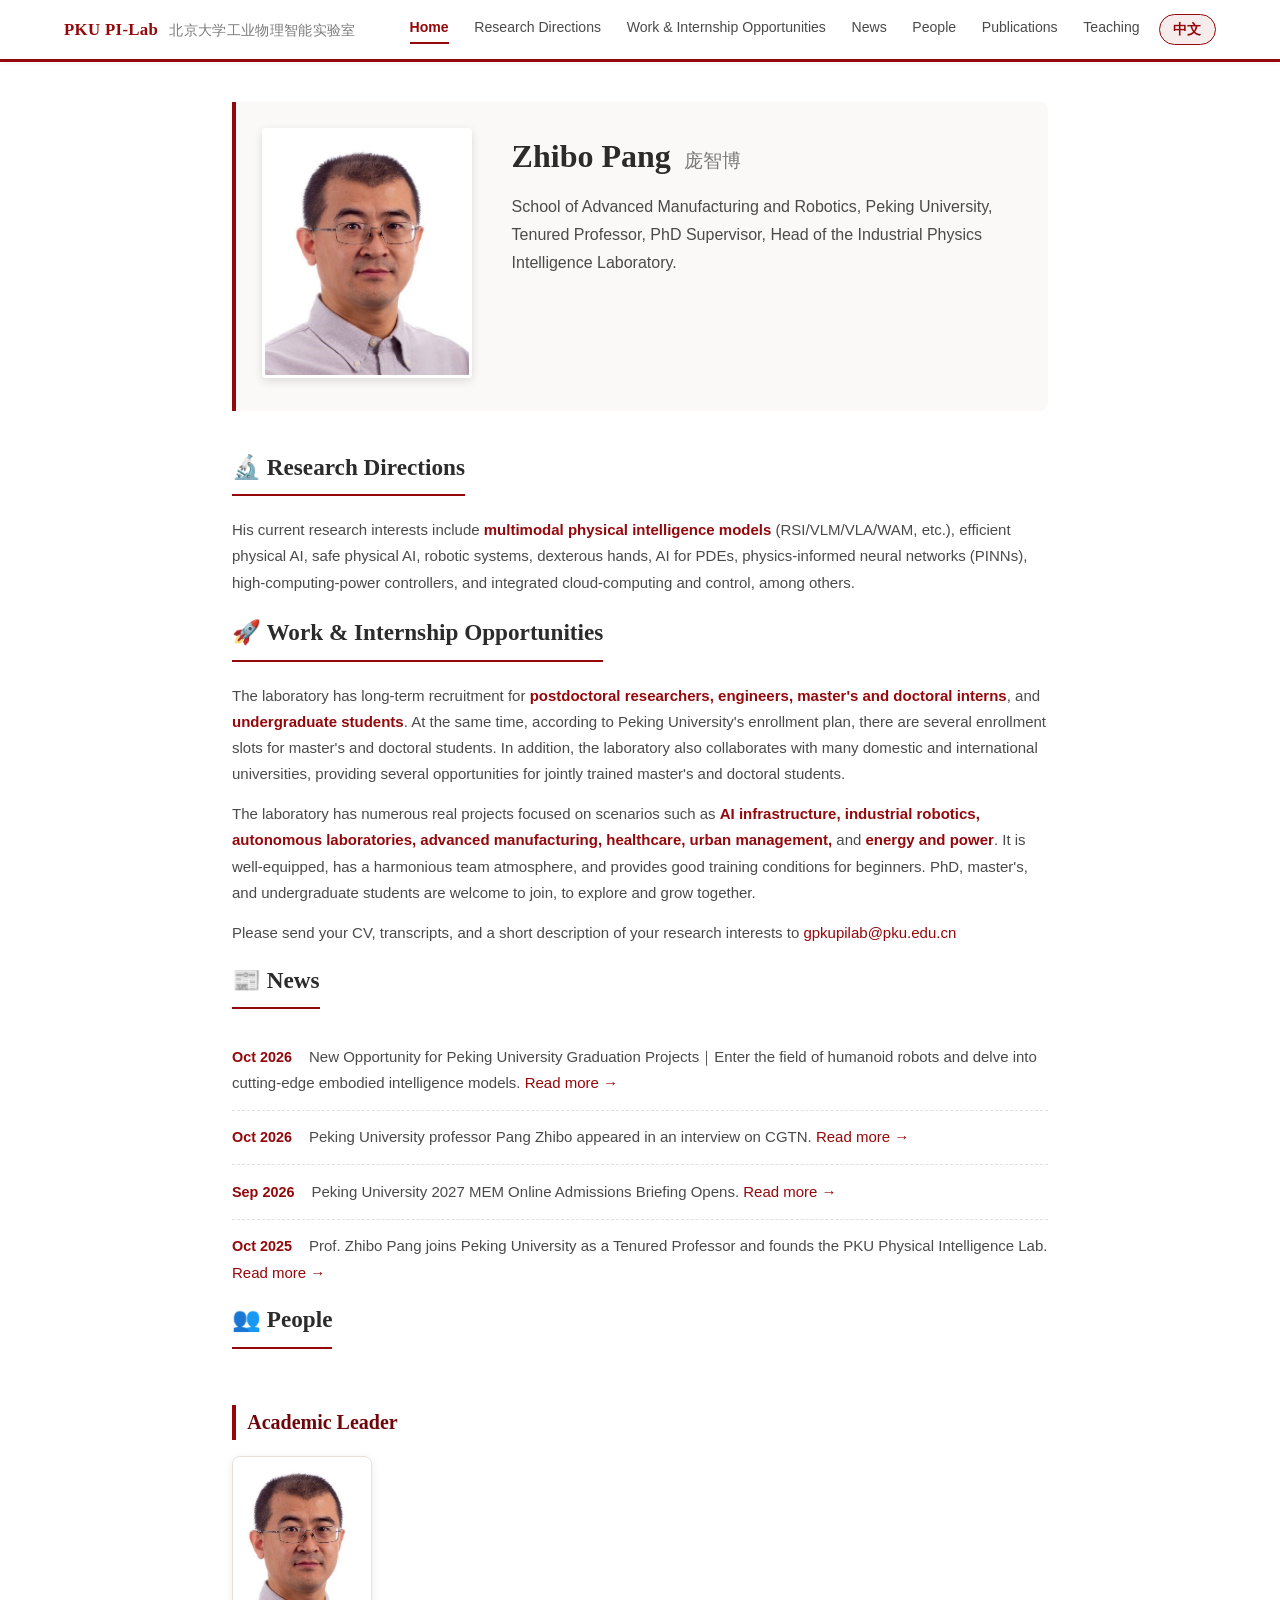
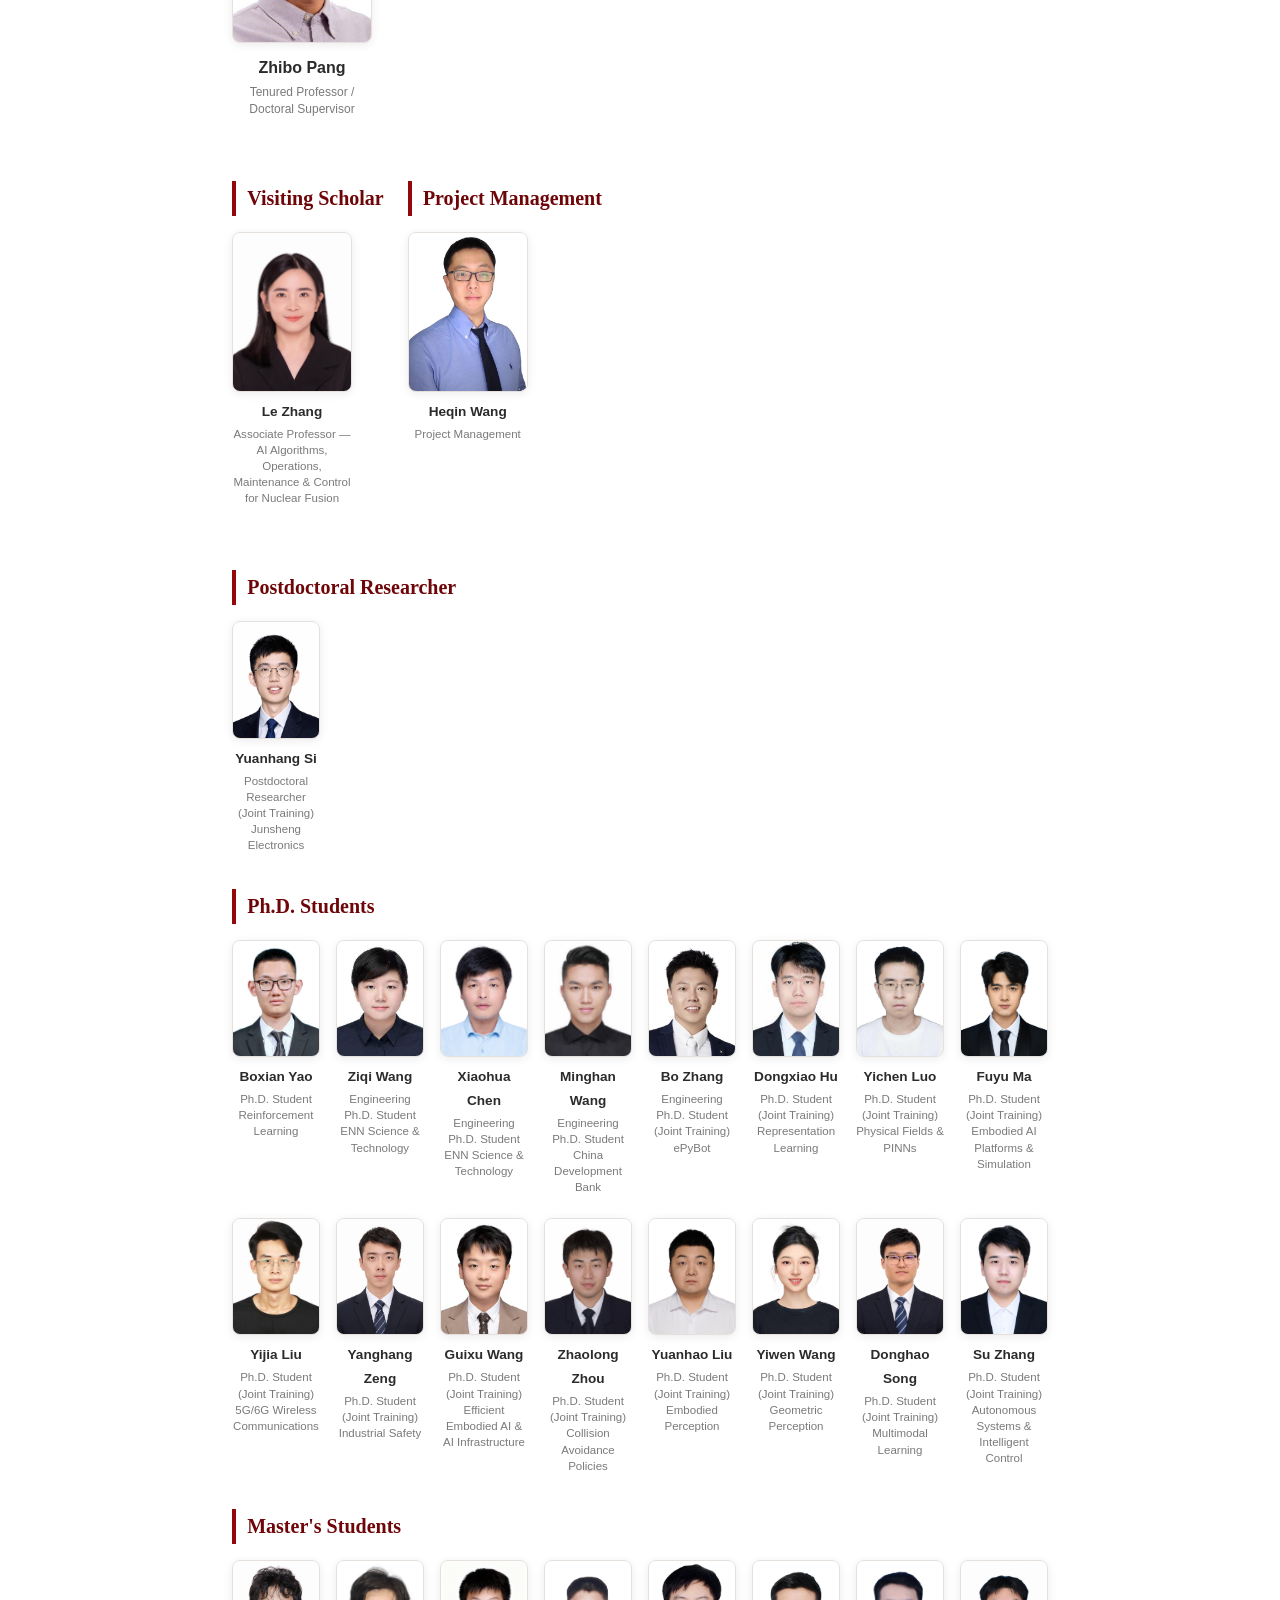
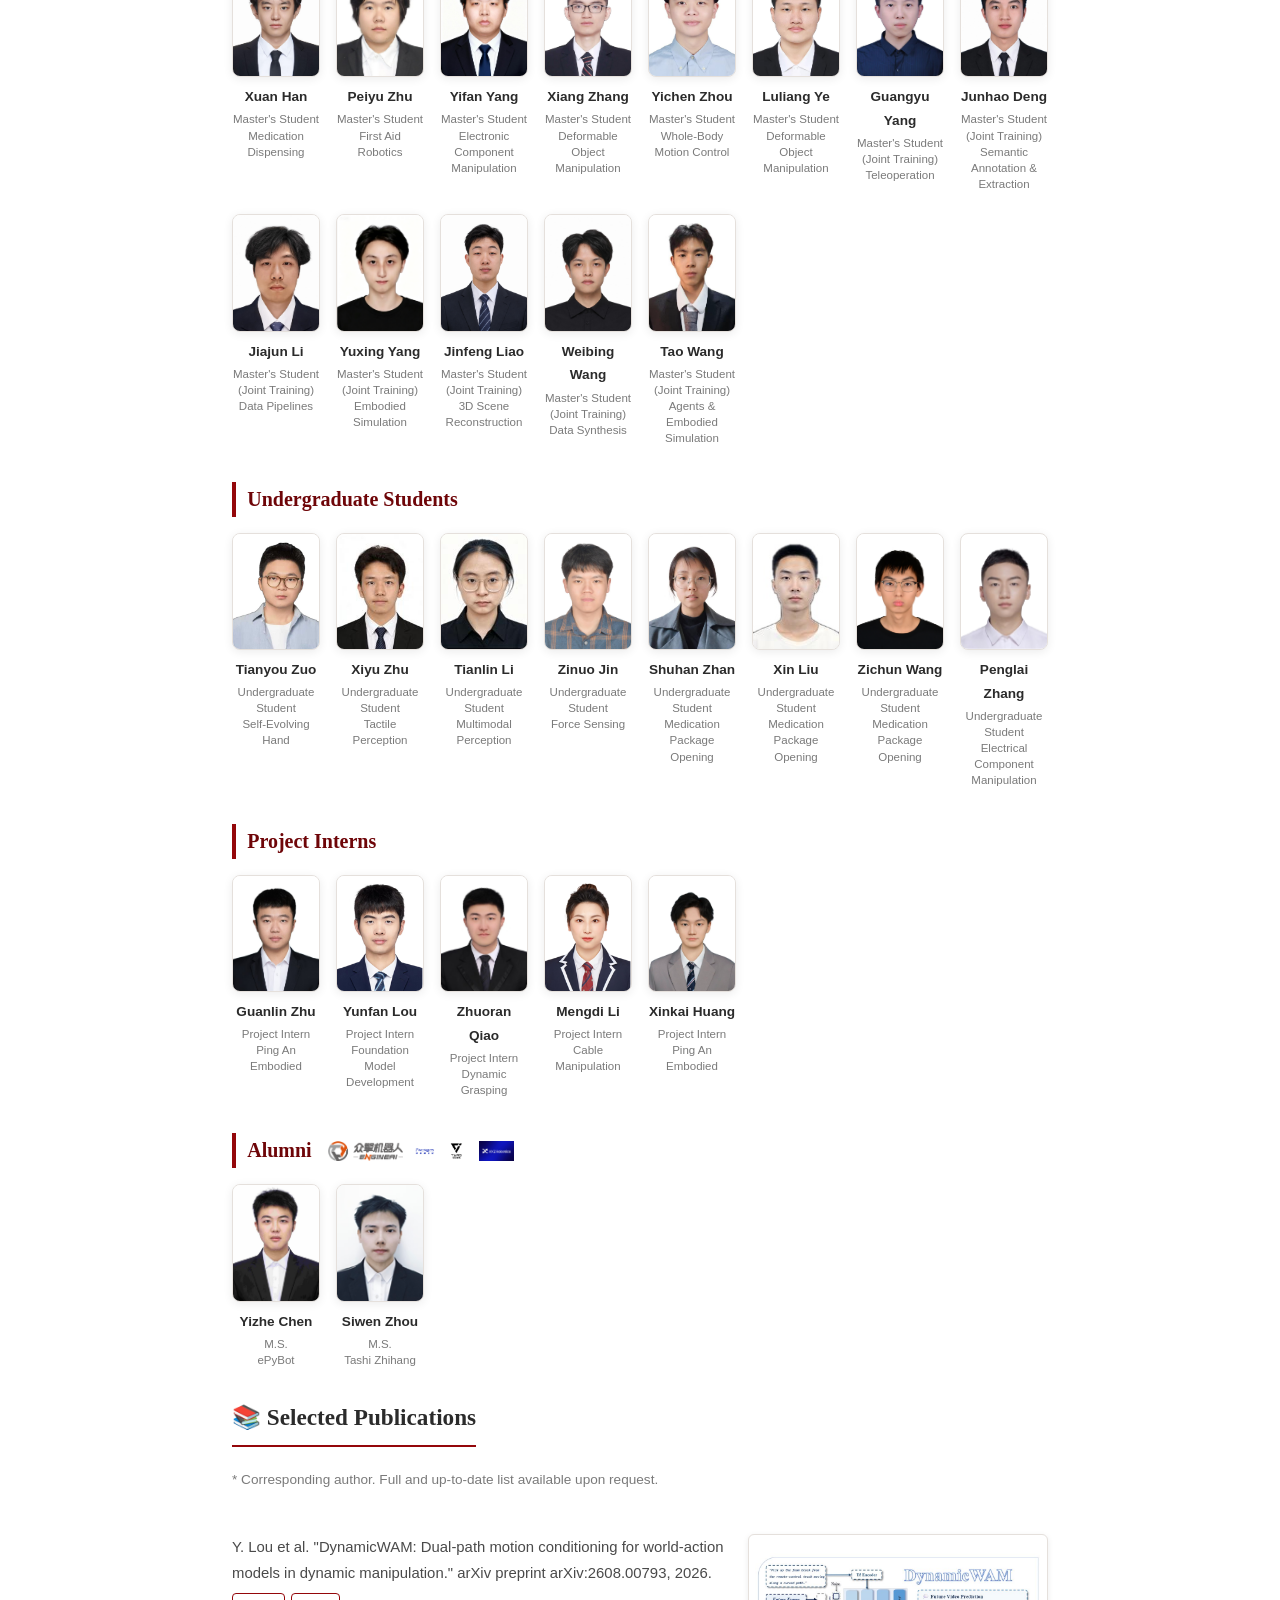
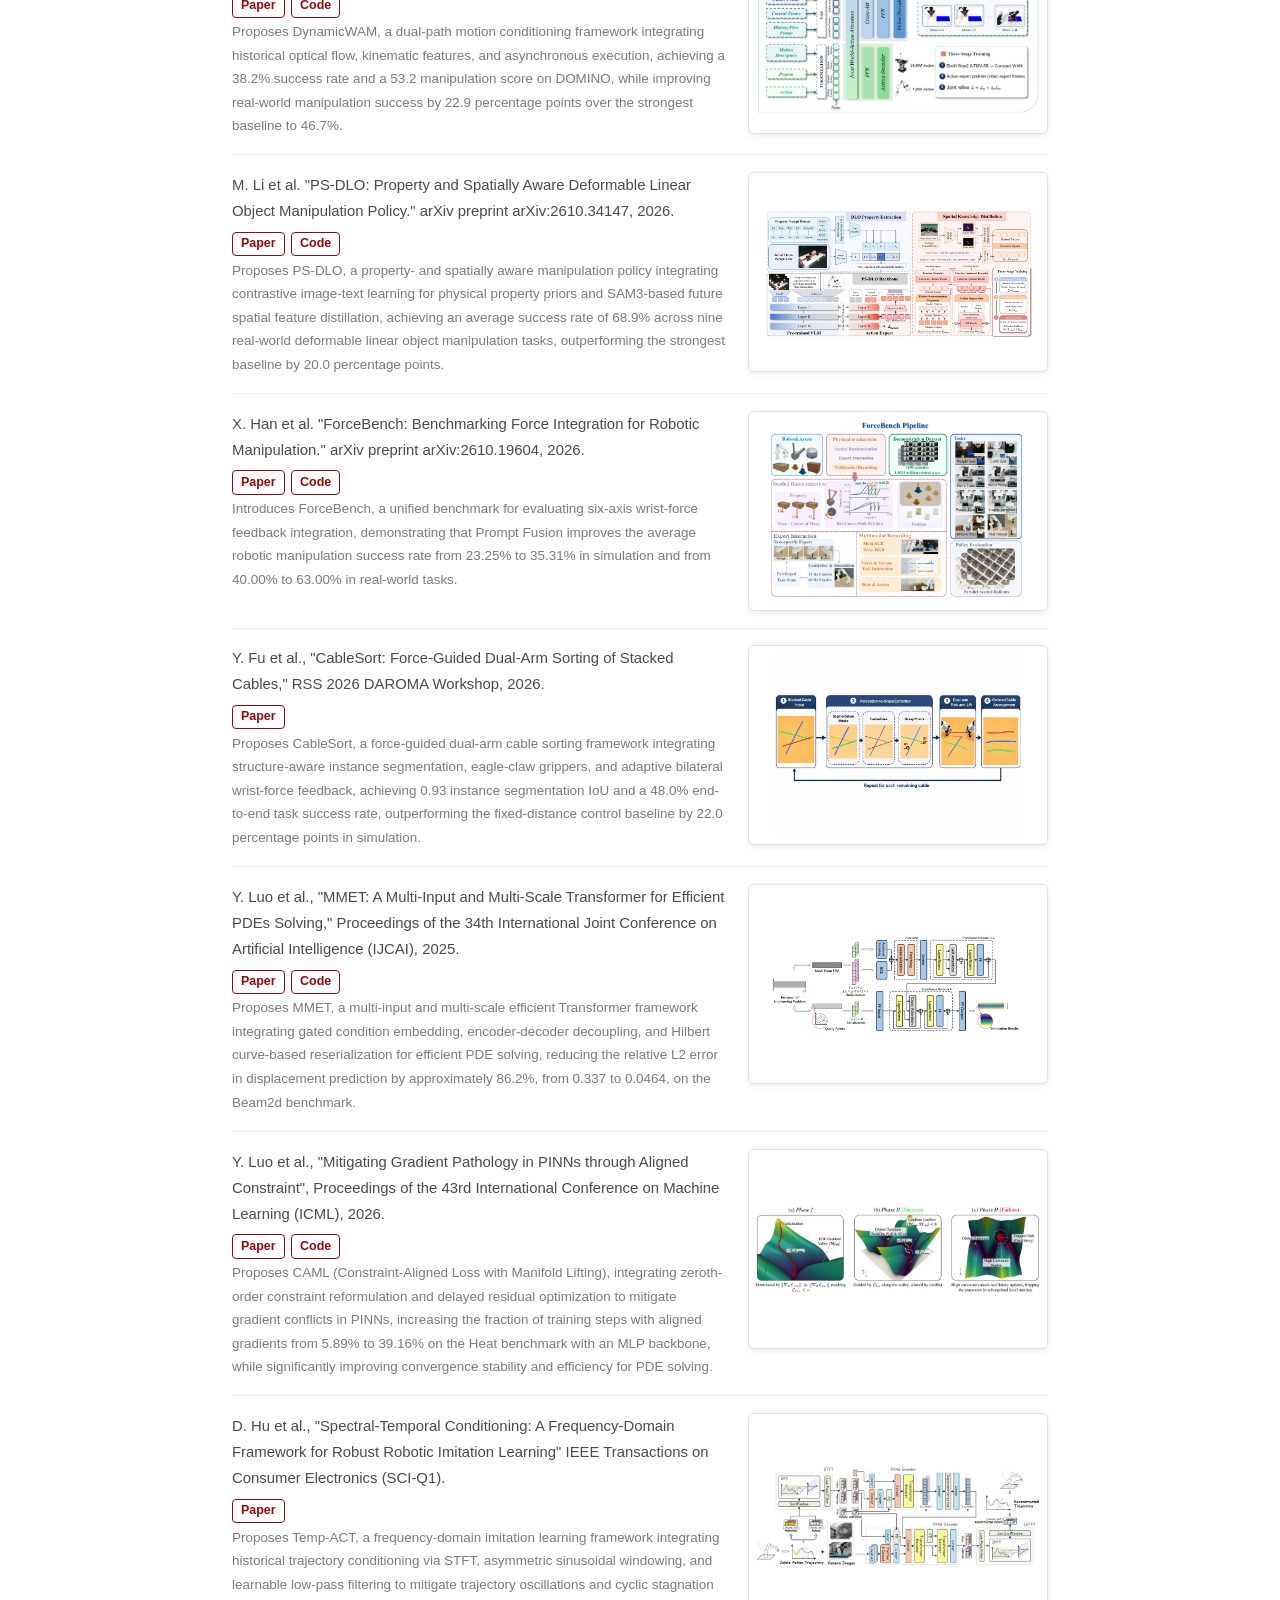
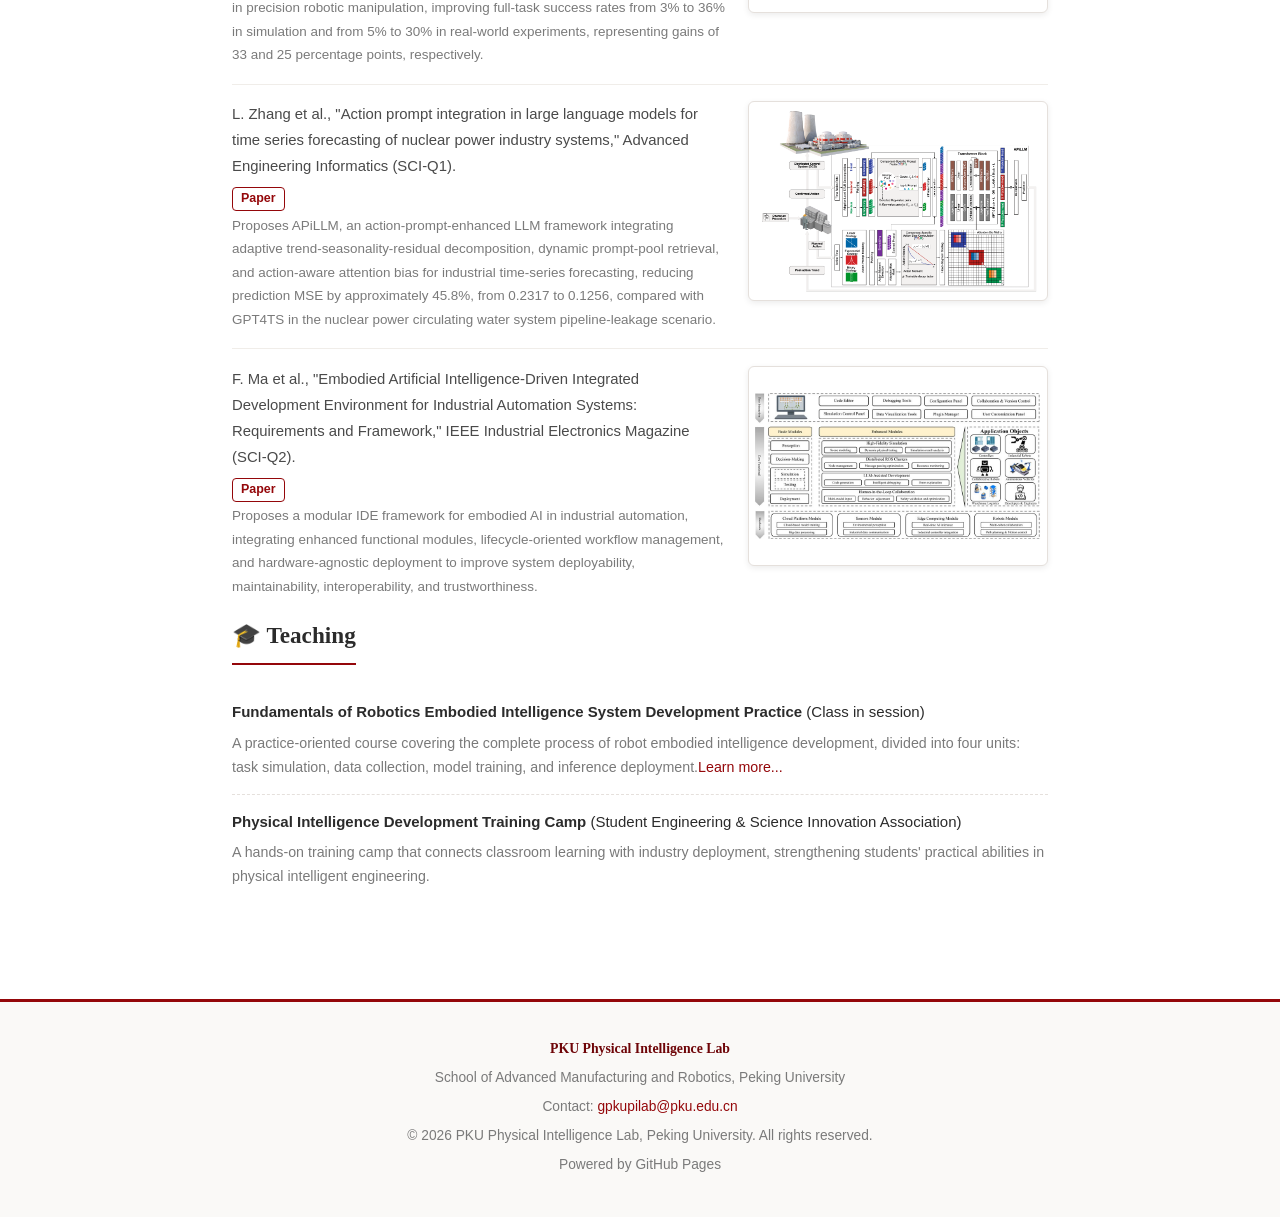
==== index.html @ 11022eae "Refactor code structure for improved readability and maintainability" ====
<!DOCTYPE html>
<html lang="en">
<head>
    <meta charset="UTF-8">
    <meta name="viewport" content="width=device-width, initial-scale=1.0">
    <title>PKU Physical Intelligence Lab · 北京大学物理智能实验室</title>
    <meta name="description" content="PKU Physical Intelligence Lab (北京大学物理智能实验室), School of Advanced Manufacturing and Robotics, Peking University. Led by Prof. Zhibo Pang.">
    <link rel="stylesheet" href="style.css">
</head>
<body class="lang-en">
    <!-- Navigation -->
    <nav class="navbar">
        <div class="nav-brand">PKU PI-Lab <span class="nav-brand-cn">北京大学工业物理智能实验室</span></div>
        <div class="nav-right">
            <div class="nav-links">
                <a href="#home" class="active"><span class="en">Home</span><span class="zh">首页</span></a>
                <a href="#bio"><span class="en">Research Directions</span><span class="zh">研究方向</span></a>
                <a href="#opportunities"><span class="en">Work & Internship Opportunities</span><span class="zh">工作实习机会</span></a>
                <a href="#news"><span class="en">News</span><span class="zh">动态</span></a>
                <a href="#people"><span class="en">People</span><span class="zh">团队</span></a>
                <a href="#publications"><span class="en">Publications</span><span class="zh">论文发表</span></a>
                <a href="#teaching"><span class="en">Teaching</span><span class="zh">教学</span></a>
</div>
            <button id="langToggle" class="lang-toggle" type="button" aria-label="Switch language">中文</button>
        </div>
    </nav>

    <main class="container">

        <!-- ===== Principal Investigator / Home ===== -->
        <section class="profile" id="home">
            <div class="profile-left">
                <img src="images/pang.jpg" alt="Prof. Zhibo Pang" class="avatar">
            </div>
            <div class="profile-right">
                <h1>Zhibo Pang <span class="name-cn">庞智博</span></h1>
                <p class="title"><span class="en">School of Advanced Manufacturing and Robotics, Peking University, Tenured Professor, PhD Supervisor, Head of the Industrial Physics Intelligence Laboratory.</span><span class="zh">北京大学先进制造与机器人学院机器人科学与工程系，长聘教授，博士生导师，工业物理智能实验室负责人。</span></p>
                <p class="affiliation"><span class="en"></span><span class="zh"><a href="https://amr.pku.edu.cn/jzyg/szdw/P/2a0b83b7eedb480293ee6eccdf490ef7.htm" target="_blank" rel="noopener">庞智博_北京大学先进制造与机器人学院</a><br><a href="https://scholar.google.com/citations?hl=zh-CN&amp;user=S14M7yMAAAAJ" target="_blank" rel="noopener">‪Zhibo Pang‬ - ‪Google 学术‬</a></span></p>
                <p class="affiliation"><span class="en"></span><span class="zh"></span></p>
            </div>
        </section>

        <!-- ===== About the Lab ===== -->
        <section class="bio" id="bio">
            <h2 class="section-title">🔬 <span class="en">Research Directions</span><span class="zh">研究方向</span></h2>
            <p><span class="en">His current research interests include <strong><span class="red">multimodal physical intelligence models </span></strong>(RSI/VLM/VLA/WAM, etc.), efficient physical AI, safe physical AI, robotic systems, dexterous hands, AI for PDEs, physics-informed neural networks (PINNs), high-computing-power controllers, and integrated cloud-computing and control, among others.</span><span class="zh">他目前的研究兴趣包括，<strong><span class="red">多模态物理智能模型</span></strong>（RSI/VLM/VLA/WAM等）、高效物理AI、安全物理AI、机器人系统、灵巧手、AI4PDE、物理信息神经网路（PINNs）、高算力控制器、网算控一体化等。</span></p>
        </section>

        <!-- ===== Opportunities ===== -->
        <section class="opportunities-section" id="opportunities">
            <h2 class="section-title">🚀 <span class="en">Work & Internship Opportunities</span><span class="zh">工作实习机会</span></h2>
            <p><span class="en">The laboratory has long-term recruitment for <strong>postdoctoral researchers, engineers, master's and doctoral interns</strong>, and<strong> undergraduate students</strong>. At the same time, according to Peking University's enrollment plan, there are several enrollment slots for master's and doctoral students. In addition, the laboratory also collaborates with many domestic and international universities, providing several opportunities for jointly trained master's and doctoral students.</span><span class="zh">实验室长期招收<strong>博士后、工程师、硕博实习生</strong>和<strong>本科生</strong>。同时根据北京大学招生计划，有若干硕士生和博士生招生指标。除此之外，实验室还与多所国内外高校合作，有若干联合培养硕士生和博士生机会。</span></p>
            <p><span class="en">The laboratory has numerous real projects focused on scenarios such as <strong>AI infrastructure, industrial robotics, autonomous laboratories, advanced manufacturing, healthcare, urban management,</strong> and<strong> energy and power</strong>. It is well-equipped, has a harmonious team atmosphere, and provides good training conditions for beginners. PhD, master's, and undergraduate students are welcome to join, to explore and grow together.</span><span class="zh">实验室有较多面向<strong>AI基建、工业机器人、自主实验室、高端制造、医疗康养、城市管理</strong>和<strong>能源电力</strong>等场景的真实项目，设备资源充足，团队氛围融洽，新手培养条件较好，欢迎博士生、硕士生、本科生加入，共同探索，共同成长。</span></p>
            <p><span class="en">Please send your CV, transcripts, and a short description of your research interests to <a>gpkupilab@pku.edu.cn</a></span><span class="zh">请将个人简历、成绩单与简短的研究兴趣说明发送至 <a href="mailto:zhibo.pang@pku.edu.cn" target="_blank" rel="noopener">gpkupilab@pku.edu.cn</a>。</span></p>
        </section>

        <!-- ===== News (includes Industrial Impact) ===== -->
        <section class="news-section" id="news">
            <h2 class="section-title">📰 <span class="en">News</span><span class="zh">动态</span></h2>
            <ul class="news-list">
                <li><div class="news-body"><span class="news-date">Oct 2026</span> <span class="en">New Opportunity for Peking University Graduation Projects｜Enter the field of humanoid robots and delve into cutting-edge embodied intelligence models. <a href="https://mp.weixin.qq.com/s/tjubBPzC5deTaR6_YNSsWQ" target="_blank" rel="noopener">Read more →</a></span><span class="zh">北大<strong>毕设新机会</strong>｜入局人形机器人，深耕具身智能前沿模型。 <a href="https://mp.weixin.qq.com/s/tjubBPzC5deTaR6_YNSsWQ" target="_blank" rel="noopener">查看详情 →</a></span></div></li>
                <li><div class="news-body"><span class="news-date">Oct 2026</span> <span class="en">Peking University professor Pang Zhibo appeared in an interview on CGTN. <a href="https://www.cgtn.com/tv/replay?id=DCcFHAA" target="_blank" rel="noopener">Read more →</a></span><span class="zh"><strong>北大教授庞智博登上 CGTN</strong> 专访。 <a href="https://www.cgtn.com/tv/replay?id=DCcFHAA" target="_blank" rel="noopener">查看详情 →</a></span></div></li>
                <li><div class="news-body"><span class="news-date">Sep 2026</span> <span class="en">Peking University 2027 MEM Online Admissions Briefing Opens. <a href="https://mp.weixin.qq.com/s/U7mIcrDUqv0QSPOOyr8BEA" target="_blank" rel="noopener">Read more →</a></span><span class="zh"><strong>北大 2027MEM 线上招生说明会</strong>开启。 <a href="https://mp.weixin.qq.com/s/U7mIcrDUqv0QSPOOyr8BEA" target="_blank" rel="noopener">查看详情 →</a></span></div></li>
                <li><div class="news-body"><span class="news-date">Oct 2025</span> <span class="en">Prof. Zhibo Pang joins Peking University as a Tenured Professor and founds the PKU Physical Intelligence Lab. <a href="https://amr.pku.edu.cn/jzyg/szdw/P/2a0b83b7eedb480293ee6eccdf490ef7.htm" target="_blank" rel="noopener">Read more →</a></span><span class="zh">庞智博教授加入北京大学任长聘教授，创立北京大学工业物理智能实验室。 <a href="https://amr.pku.edu.cn/jzyg/szdw/P/2a0b83b7eedb480293ee6eccdf490ef7.htm" target="_blank" rel="noopener">查看详情 →</a></span></div></li>
            </ul>
        </section>









        <!-- ===== Research (carousel) ===== -->
        <section class="research-section" id="research" style="display:none;">
            <h2 class="section-title">🔬 <span class="en">Research</span><span class="zh">研究方向</span></h2>
            <div class="research-carousel" id="researchCarousel">
                <div class="carousel-track">
                    <div class="slide">
                        <img class="slide-img" src="images/pubs/res_embodied.jpg" alt="Embodied AI for cable manipulation scenarios" loading="lazy">
                        <h3><span class="en">Embodied AI Models &amp; Robot Learning</span><span class="zh">具身智能模型与机器人学习</span></h3>
                        <p><span class="en">Multimodal embodied foundation models (VLA / world models / PAM), imitation and reinforcement learning for contact-rich manipulation, sim-to-real transfer, and reliable long-horizon task planning through physics-semantics-driven agent clusters (PySAC).</span><span class="zh">多模态具身基础模型（VLA / 世界模型 / PAM）、面向富接触操作的模仿与强化学习、仿真到真实的迁移，以及通过物理语义驱动的智能体集群（PySAC）实现可靠的长程任务规划。</span></p>
                    </div>
                    <div class="slide">
                        <img class="slide-img" src="images/pubs/res_pinn.jpg" alt="Physics-informed machine learning" loading="lazy">
                        <h3><span class="en">Physics-Informed Machine Learning</span><span class="zh">物理信息机器学习</span></h3>
                        <p><span class="en">Physics-informed neural networks (PINNs), neural operators for large-scale multi-scale PDE solving, and mechanism–data fusion models that bring physical semantics into learning-based control.</span><span class="zh">物理信息神经网络（PINNs）、面向大规模多尺度 PDE 求解的神经算子，以及将物理语义引入学习型控制的机理–数据融合模型。</span></p>
                    </div>
                    <div class="slide">
                        <img class="slide-img" src="images/pubs/res_cfa.jpg" alt="Cloud-Fog Automation architecture" loading="lazy">
                        <h3><span class="en">Cloud-Fog Automation &amp; Industrial eCPS</span><span class="zh">云雾自动化与工业信息物理系统</span></h3>
                        <p><span class="en">Cloud-Fog Automation (CFA): software-defined, intelligence-native industrial control infrastructure with communication–computing–control co-design, virtualized controllers, converged 5G/6G networks, and functional safety.</span><span class="zh">云雾自动化（CFA）：智能原生的软件定义工业控制基础设施，通信–计算–控制协同设计、虚拟化控制器、融合的 5G/6G 网络与功能安全。</span></p>
                    </div>
                    <div class="slide">
                        <img class="slide-img" src="images/pubs/res_robots.jpg" alt="Precision machining robotic deployment" loading="lazy">
                        <h3><span class="en">Robot Systems &amp; Industrial Deployment</span><span class="zh">机器人系统与工业部署</span></h3>
                        <p><span class="en">High-dynamic dexterous robotic systems, dexterous hands, embodied toolchains (ETC), embodied model libraries (EML), and edge controllers (ECC) — deployed as reusable process packages for flexible precision manufacturing in semiconductor, aerospace, rail-transit, and new-energy equipment.</span><span class="zh">高动态灵巧机器人系统、灵巧手、具身工具链（ETC）、具身模型库（EML）与边缘控制器（ECC）——作为可复用的工艺包部署于半导体、航空航天、轨道交通与新能源装备的柔性精密制造。</span></p>
                    </div>
                </div>
                <button class="carousel-btn prev" type="button" aria-label="Previous">‹</button>
                <button class="carousel-btn next" type="button" aria-label="Next">›</button>
                <div class="carousel-dots" id="researchDots"></div>
            </div>
        </section>

        <!-- ===== People ===== -->
        <section class="people-section" id="people">
            <h2 class="section-title">👥 <span class="en">People</span><span class="zh">团队</span></h2>
            <div class="people-block">
            <h3 class="people-subtitle"><span class="en">Academic Leader</span><span class="zh">学术带头人</span></h3>
            <div class="people-grid pi-grid">
                <div class="member-card">
                    <img src="images/people/庞智博.jpg" alt="庞智博">
                    <div class="member-info">
                        <span class="member-name"><span class="en">Zhibo Pang</span><span class="zh">庞智博</span></span>
                        <span class="member-role"><span class="role-line"><span class="en">Tenured Professor / Doctoral Supervisor</span><span class="zh">长聘教授/博士生导师</span></span></span>
                    </div>
                </div>
            </div>
            </div>

            <div class="people-row">
            <div class="people-block">
            <h3 class="people-subtitle"><span class="en">Visiting Scholar</span><span class="zh">访问学者</span></h3>
            <div class="people-grid">
                <div class="member-card">
                    <img src="images/people/张乐.jpg" alt="张乐">
                    <div class="member-info">
                        <span class="member-name"><span class="en">Le Zhang</span><span class="zh">张乐</span></span>
                        <span class="member-role"><span class="role-line"><span class="en">Associate Professor — AI Algorithms, Operations, Maintenance &amp; Control for Nuclear Fusion</span><span class="zh">副教授-核聚变智能算法与运维控制</span></span></span>
                    </div>
                </div>
            </div>
            </div>
            <div class="people-block">
            <h3 class="people-subtitle"><span class="en">Project Management</span><span class="zh">项目管理</span></h3>
            <div class="people-grid">
                <div class="member-card">
                    <img src="images/people/王鹤钦.jpg" alt="王鹤钦">
                    <div class="member-info">
                        <span class="member-name"><span class="en">Heqin Wang</span><span class="zh">王鹤钦</span></span>
                        <span class="member-role"><span class="role-line"><span class="en">Project Management</span><span class="zh">项目管理</span></span></span>
                    </div>
                </div>
            </div>
            </div>
            </div>

            <div class="people-block">
            <h3 class="people-subtitle"><span class="en">Postdoctoral Researcher</span><span class="zh">博士后</span></h3>
            <div class="people-grid">
                <div class="member-card">
                    <img src="images/people/司远航_20261028_132626_sqf7.png" alt="司远航">
                    <div class="member-info">
                        <span class="member-name"><span class="en">Yuanhang Si</span><span class="zh">司远航</span></span>
                        <span class="member-role"><span class="role-line"><span class="en">Postdoctoral Researcher (Joint Training)</span><span class="zh">联培博士后</span></span><span class="role-line"><span class="en">Junsheng Electronics</span><span class="zh">钧胜电子</span></span></span>
                    </div>
                </div>
            </div>
            </div>

            <div class="people-block">
            <h3 class="people-subtitle"><span class="en">Ph.D. Students</span><span class="zh">博士生</span></h3>
            <div class="people-grid">
                <div class="member-card">
                    <img src="images/people/姚泊先.jpg" alt="姚泊先">
                    <div class="member-info">
                        <span class="member-name"><span class="en">Boxian Yao</span><span class="zh">姚泊先</span></span>
                        <span class="member-role"><span class="role-line"><span class="en">Ph.D. Student</span><span class="zh">博士生</span></span><span class="role-line"><span class="en">Reinforcement Learning</span><span class="zh">强化学习</span></span></span>
                    </div>
                </div>
                <div class="member-card">
                    <img src="images/people/王子琪.jpg" alt="王子琪">
                    <div class="member-info">
                        <span class="member-name"><span class="en">Ziqi Wang</span><span class="zh">王子琪</span></span>
                        <span class="member-role"><span class="role-line"><span class="en">Engineering Ph.D. Student</span><span class="zh">工程博士生</span></span><span class="role-line"><span class="en">ENN Science &amp; Technology</span><span class="zh">新奥科技</span></span></span>
                    </div>
                </div>
                <div class="member-card">
                    <img src="images/people/陈小华_20261028_132723_7x38.jpg" alt="陈小华">
                    <div class="member-info">
                        <span class="member-name"><span class="en">Xiaohua Chen</span><span class="zh">陈小华</span></span>
                        <span class="member-role"><span class="role-line"><span class="en">Engineering Ph.D. Student</span><span class="zh">工程博士生</span></span><span class="role-line"><span class="en">ENN Science &amp; Technology</span><span class="zh">新奥科技</span></span></span>
                    </div>
                </div>
                <div class="member-card">
                    <img src="images/people/王鸣晗.jpg" alt="王鸣晗">
                    <div class="member-info">
                        <span class="member-name"><span class="en">Minghan Wang</span><span class="zh">王鸣晗</span></span>
                        <span class="member-role"><span class="role-line"><span class="en">Engineering Ph.D. Student</span><span class="zh">工程博士生</span></span><span class="role-line"><span class="en">China Development Bank</span><span class="zh">国家开发银行</span></span></span>
                    </div>
                </div>
                <div class="member-card">
                    <img src="images/people/张博.png" alt="张博">
                    <div class="member-info">
                        <span class="member-name"><span class="en">Bo Zhang</span><span class="zh">张博</span></span>
                        <span class="member-role"><span class="role-line"><span class="en">Engineering Ph.D. Student (Joint Training)</span><span class="zh">联培工程博士生</span></span><span class="role-line"><span class="en">ePyBot</span><span class="zh">一湃智能</span></span></span>
                    </div>
                </div>
                <div class="member-card">
                    <img src="images/people/胡东晓.jpg" alt="胡东晓">
                    <div class="member-info">
                        <span class="member-name"><span class="en">Dongxiao Hu</span><span class="zh">胡东晓</span></span>
                        <span class="member-role"><span class="role-line"><span class="en">Ph.D. Student (Joint Training)</span><span class="zh">联培博士生</span></span><span class="role-line"><span class="en">Representation Learning</span><span class="zh">表征学习</span></span></span>
                    </div>
                </div>
                <div class="member-card">
                    <img src="images/people/罗翼晨.jpg" alt="罗翼晨">
                    <div class="member-info">
                        <span class="member-name"><span class="en">Yichen Luo</span><span class="zh">罗翼晨</span></span>
                        <span class="member-role"><span class="role-line"><span class="en">Ph.D. Student (Joint Training)</span><span class="zh">联培博士生</span></span><span class="role-line"><span class="en">Physical Fields &amp; PINNs</span><span class="zh">物理场与PINN</span></span></span>
                    </div>
                </div>
                <div class="member-card">
                    <img src="images/people/马富裕.jpg" alt="马富裕">
                    <div class="member-info">
                        <span class="member-name"><span class="en">Fuyu Ma</span><span class="zh">马富裕</span></span>
                        <span class="member-role"><span class="role-line"><span class="en">Ph.D. Student (Joint Training)</span><span class="zh">联培博士生</span></span><span class="role-line"><span class="en">Embodied AI Platforms &amp; Simulation</span><span class="zh">具身平台与仿真</span></span></span>
                    </div>
                </div>
                <div class="member-card">
                    <img src="images/people/刘一甲.jpg" alt="刘一甲">
                    <div class="member-info">
                        <span class="member-name"><span class="en">Yijia Liu</span><span class="zh">刘一甲</span></span>
                        <span class="member-role"><span class="role-line"><span class="en">Ph.D. Student (Joint Training)</span><span class="zh">联培博士生</span></span><span class="role-line"><span class="en">5G/6G Wireless Communications</span><span class="zh">5G/6G 无线通信</span></span></span>
                    </div>
                </div>
                <div class="member-card">
                    <img src="images/people/曾杨航.jpg" alt="曾扬航">
                    <div class="member-info">
                        <span class="member-name"><span class="en">Yanghang Zeng</span><span class="zh">曾扬航</span></span>
                        <span class="member-role"><span class="role-line"><span class="en">Ph.D. Student (Joint Training)</span><span class="zh">联培博士生</span></span><span class="role-line"><span class="en">Industrial Safety</span><span class="zh">工业安全</span></span></span>
                    </div>
                </div>
                <div class="member-card">
                    <img src="images/people/汪圭旭.jpg" alt="汪圭旭">
                    <div class="member-info">
                        <span class="member-name"><span class="en">Guixu Wang</span><span class="zh">汪圭旭</span></span>
                        <span class="member-role"><span class="role-line"><span class="en">Ph.D. Student (Joint Training)</span><span class="zh">联培博士生</span></span><span class="role-line"><span class="en">Efficient Embodied AI &amp; AI Infrastructure</span><span class="zh">高效具身与AI Infra</span></span></span>
                    </div>
                </div>
                <div class="member-card">
                    <img src="images/people/周兆龙.jpg" alt="周兆龙">
                    <div class="member-info">
                        <span class="member-name"><span class="en">Zhaolong Zhou</span><span class="zh">周兆龙</span></span>
                        <span class="member-role"><span class="role-line"><span class="en">Ph.D. Student (Joint Training)</span><span class="zh">联培博士生</span></span><span class="role-line"><span class="en">Collision Avoidance Policies</span><span class="zh">防碰撞策略</span></span></span>
                    </div>
                </div>
                <div class="member-card">
                    <img src="images/people/刘元浩.jpg" alt="刘元浩">
                    <div class="member-info">
                        <span class="member-name"><span class="en">Yuanhao Liu</span><span class="zh">刘元浩</span></span>
                        <span class="member-role"><span class="role-line"><span class="en">Ph.D. Student (Joint Training)</span><span class="zh">联培博士生</span></span><span class="role-line"><span class="en">Embodied Perception</span><span class="zh">具身感知</span></span></span>
                    </div>
                </div>
                <div class="member-card">
                    <img src="images/people/王一雯.jpg" alt="王一雯">
                    <div class="member-info">
                        <span class="member-name"><span class="en">Yiwen Wang</span><span class="zh">王一雯</span></span>
                        <span class="member-role"><span class="role-line"><span class="en">Ph.D. Student (Joint Training)</span><span class="zh">联培博士生</span></span><span class="role-line"><span class="en">Geometric Perception</span><span class="zh">几何感知</span></span></span>
                    </div>
                </div>
                <div class="member-card">
                    <img src="images/people/宋东昊.jpg" alt="宋东昊">
                    <div class="member-info">
                        <span class="member-name"><span class="en">Donghao Song</span><span class="zh">宋东昊</span></span>
                        <span class="member-role"><span class="role-line"><span class="en">Ph.D. Student (Joint Training)</span><span class="zh">联培博士生</span></span><span class="role-line"><span class="en">Multimodal Learning</span><span class="zh">多模态学习</span></span></span>
                    </div>
                </div>
                <div class="member-card">
                    <img src="images/people/张粟.jpg" alt="张粟">
                    <div class="member-info">
                        <span class="member-name"><span class="en">Su Zhang</span><span class="zh">张粟</span></span>
                        <span class="member-role"><span class="role-line"><span class="en">Ph.D. Student (Joint Training)</span><span class="zh">联培博士生</span></span><span class="role-line"><span class="en">Autonomous Systems &amp; Intelligent Control</span><span class="zh">自主系统与智能控制</span></span></span>
                    </div>
                </div>
            </div>
            </div>

            <div class="people-block">
            <h3 class="people-subtitle"><span class="en">Master's Students</span><span class="zh">硕士生</span></h3>
            <div class="people-grid">
                <div class="member-card">
                    <img src="images/people/韩萱.jpg" alt="韩萱">
                    <div class="member-info">
                        <span class="member-name"><span class="en">Xuan Han</span><span class="zh">韩萱</span></span>
                        <span class="member-role"><span class="role-line"><span class="en">Master's Student</span><span class="zh">硕士生</span></span><span class="role-line"><span class="en">Medication Dispensing</span><span class="zh">药品配药</span></span></span>
                    </div>
                </div>
                <div class="member-card">
                    <img src="images/people/朱佩禹.jpg" alt="朱佩禹">
                    <div class="member-info">
                        <span class="member-name"><span class="en">Peiyu Zhu</span><span class="zh">朱佩禹</span></span>
                        <span class="member-role"><span class="role-line"><span class="en">Master's Student</span><span class="zh">硕士生</span></span><span class="role-line"><span class="en">First Aid Robotics</span><span class="zh">急救机器人</span></span></span>
                    </div>
                </div>
                <div class="member-card">
                    <img src="images/people/杨怡帆.jpg" alt="杨怡帆">
                    <div class="member-info">
                        <span class="member-name"><span class="en">Yifan Yang</span><span class="zh">杨怡帆</span></span>
                        <span class="member-role"><span class="role-line"><span class="en">Master's Student</span><span class="zh">硕士生</span></span><span class="role-line"><span class="en">Electronic Component Manipulation</span><span class="zh">电子元器件操作</span></span></span>
                    </div>
                </div>
                <div class="member-card">
                    <img src="images/people/张翔.jpg" alt="张翔">
                    <div class="member-info">
                        <span class="member-name"><span class="en">Xiang Zhang</span><span class="zh">张翔</span></span>
                        <span class="member-role"><span class="role-line"><span class="en">Master's Student</span><span class="zh">硕士生</span></span><span class="role-line"><span class="en">Deformable Object Manipulation</span><span class="zh">柔性操作</span></span></span>
                    </div>
                </div>
                <div class="member-card">
                    <img src="images/people/周奕辰_20261028_140601_j6hf.jpg" alt="周奕辰">
                    <div class="member-info">
                        <span class="member-name"><span class="en">Yichen Zhou</span><span class="zh">周奕辰</span></span>
                        <span class="member-role"><span class="role-line"><span class="en">Master's Student</span><span class="zh">硕士生</span></span><span class="role-line"><span class="en">Whole-Body Motion Control</span><span class="zh">全身运动控制</span></span></span>
                    </div>
                </div>

                <div class="member-card">
                    <img src="images/people/叶鲁亮.jpg" alt="叶鲁亮">
                    <div class="member-info">
                        <span class="member-name"><span class="en">Luliang Ye</span><span class="zh">叶鲁亮</span></span>
                        <span class="member-role"><span class="role-line"><span class="en">Master's Student</span><span class="zh">硕士生</span></span><span class="role-line"><span class="en">Deformable Object Manipulation</span><span class="zh">柔性操作</span></span></span>
                    </div>
                </div>
                <div class="member-card">
                    <img src="images/people/杨光宇.jpg" alt="杨光宇">
                    <div class="member-info">
                        <span class="member-name"><span class="en">Guangyu Yang</span><span class="zh">杨光宇</span></span>
                        <span class="member-role"><span class="role-line"><span class="en">Master's Student (Joint Training)</span><span class="zh">联培硕士生</span></span><span class="role-line"><span class="en">Teleoperation</span><span class="zh">遥操作</span></span></span>
                    </div>
                </div>
                <div class="member-card">
                    <img src="images/people/邓俊豪.jpg" alt="邓俊豪">
                    <div class="member-info">
                        <span class="member-name"><span class="en">Junhao Deng</span><span class="zh">邓俊豪</span></span>
                        <span class="member-role"><span class="role-line"><span class="en">Master's Student (Joint Training)</span><span class="zh">联培硕士生</span></span><span class="role-line"><span class="en">Semantic Annotation &amp; Extraction</span><span class="zh">语义标注与提取</span></span></span>
                    </div>
                </div>
                <div class="member-card">
                    <img src="images/people/李佳俊.jpg" alt="李佳俊">
                    <div class="member-info">
                        <span class="member-name"><span class="en">Jiajun Li</span><span class="zh">李佳俊</span></span>
                        <span class="member-role"><span class="role-line"><span class="en">Master's Student (Joint Training)</span><span class="zh">联培硕士生</span></span><span class="role-line"><span class="en">Data Pipelines</span><span class="zh">数据管线</span></span></span>
                    </div>
                </div>
                <div class="member-card">
                    <img src="images/people/杨宇星.png" alt="杨宇星">
                    <div class="member-info">
                        <span class="member-name"><span class="en">Yuxing Yang</span><span class="zh">杨宇星</span></span>
                        <span class="member-role"><span class="role-line"><span class="en">Master's Student (Joint Training)</span><span class="zh">联培硕士生</span></span><span class="role-line"><span class="en">Embodied Simulation</span><span class="zh">具身仿真</span></span></span>
                    </div>
                </div>
                <div class="member-card">
                    <img src="images/people/廖锦锋.jpg" alt="廖锦锋">
                    <div class="member-info">
                        <span class="member-name"><span class="en">Jinfeng Liao</span><span class="zh">廖锦锋</span></span>
                        <span class="member-role"><span class="role-line"><span class="en">Master's Student (Joint Training)</span><span class="zh">联培硕士生</span></span><span class="role-line"><span class="en">3D Scene Reconstruction</span><span class="zh">3D场景重建</span></span></span>
                    </div>
                </div>
                <div class="member-card">
                    <img src="images/people/王维兵.jpg" alt="王维兵">
                    <div class="member-info">
                        <span class="member-name"><span class="en">Weibing Wang</span><span class="zh">王维兵</span></span>
                        <span class="member-role"><span class="role-line"><span class="en">Master's Student (Joint Training)</span><span class="zh">联培硕士生</span></span><span class="role-line"><span class="en">Data Synthesis</span><span class="zh">数据合成</span></span></span>
                    </div>
                </div>
                <div class="member-card">
                    <img src="images/people/王涛.jpg" alt="王涛">
                    <div class="member-info">
                        <span class="member-name"><span class="en">Tao Wang</span><span class="zh">王涛</span></span>
                        <span class="member-role"><span class="role-line"><span class="en">Master's Student (Joint Training)</span><span class="zh">联培硕士生</span></span><span class="role-line"><span class="en">Agents &amp; Embodied Simulation</span><span class="zh">Agent与具身仿真</span></span></span>
                    </div>
                </div>
                <!-- <div class="member-card">
                    <img src="images/people/陈柯润.jpg" alt="陈柯润">
                    <div class="member-info">
                        <span class="member-name"><span class="en">Kerun Chen</span><span class="zh">陈柯润</span></span>
                        <span class="member-role"><span class="role-line"><span class="en">Master's Student (Joint Training)</span><span class="zh">联培硕士生</span></span><span class="role-line"><span class="en">Embodied Simulation</span><span class="zh">具身仿真</span></span></span>
                    </div>
                </div> -->
                <!-- <div class="member-card">
                    <img src="images/people/徐俊东.jpg" alt="徐俊东">
                    <div class="member-info">
                        <span class="member-name"><span class="en">Jundong Xu</span><span class="zh">徐俊东</span></span>
                        <span class="member-role"><span class="role-line"><span class="en">Master's Student (Joint Training)</span><span class="zh">联培硕士生</span></span><span class="role-line"><span class="en">Embodied Simulation</span><span class="zh">具身仿真</span></span></span>
                    </div>
                </div> -->
                <!-- <div class="member-card">
                    <img src="images/people/陈俊生_20261028_140349_s2o7.jpg" alt="陈俊宇">
                    <div class="member-info">
                        <span class="member-name"><span class="en">Junyu Chen</span><span class="zh">陈俊宇</span></span>
                        <span class="member-role"><span class="role-line"><span class="en">Master's Student (Joint Training)</span><span class="zh">联培硕士生</span></span><span class="role-line"><span class="en">First Aid Robotics</span><span class="zh">急救机器人</span></span></span>
                    </div>
                </div> -->
            </div>
            </div>

            <div class="people-block">
            <h3 class="people-subtitle"><span class="en">Undergraduate Students</span><span class="zh">本科生</span></h3>
            <div class="people-grid">
                <div class="member-card">
                    <img src="images/people/左天佑.jpg" alt="左天佑">
                    <div class="member-info">
                        <span class="member-name"><span class="en">Tianyou Zuo</span><span class="zh">左天佑</span></span>
                        <span class="member-role"><span class="role-line"><span class="en">Undergraduate Student</span><span class="zh">本科生</span></span><span class="role-line"><span class="en">Self-Evolving Hand</span><span class="zh">自演化手</span></span></span>
                    </div>
                </div>
                <div class="member-card">
                    <img src="images/people/朱玺谕.jpg" alt="朱玺谕">
                    <div class="member-info">
                        <span class="member-name"><span class="en">Xiyu Zhu</span><span class="zh">朱玺谕</span></span>
                        <span class="member-role"><span class="role-line"><span class="en">Undergraduate Student</span><span class="zh">本科生</span></span><span class="role-line"><span class="en">Tactile Perception</span><span class="zh">触觉感知</span></span></span>
                    </div>
                </div>
                <div class="member-card">
                    <img src="images/people/李天琳.jpg" alt="李天琳">
                    <div class="member-info">
                        <span class="member-name"><span class="en">Tianlin Li</span><span class="zh">李天琳</span></span>
                        <span class="member-role"><span class="role-line"><span class="en">Undergraduate Student</span><span class="zh">本科生</span></span><span class="role-line"><span class="en">Multimodal Perception</span><span class="zh">多模态感知</span></span></span>
                    </div>
                </div>
                <div class="member-card">
                    <img src="images/people/金子诺.jpg" alt="金子诺">
                    <div class="member-info">
                        <span class="member-name"><span class="en">Zinuo Jin</span><span class="zh">金子诺</span></span>
                        <span class="member-role"><span class="role-line"><span class="en">Undergraduate Student</span><span class="zh">本科生</span></span><span class="role-line"><span class="en">Force Sensing</span><span class="zh">力觉感知</span></span></span>
                    </div>
                </div>
                <div class="member-card">
                    <img src="images/people/詹淑涵.jpg" alt="詹淑涵">
                    <div class="member-info">
                        <span class="member-name"><span class="en">Shuhan Zhan</span><span class="zh">詹淑涵</span></span>
                        <span class="member-role"><span class="role-line"><span class="en">Undergraduate Student</span><span class="zh">本科生</span></span><span class="role-line"><span class="en">Medication Package Opening</span><span class="zh">药品拆封</span></span></span>
                    </div>
                </div>
                <!-- <div class="member-card">
                    <img src="images/people/薛雨宸.jpg" alt="薛雨宸">
                    <div class="member-info">
                        <span class="member-name"><span class="en">Yuchen Xue</span><span class="zh">薛雨宸</span></span>
                        <span class="member-role"><span class="role-line"><span class="en">Undergraduate Student</span><span class="zh">本科生</span></span><span class="role-line"><span class="en">Medication Package Opening</span><span class="zh">药品拆封</span></span></span>
                    </div>
                </div> -->
                <div class="member-card">
                    <img src="images/people/刘鑫.jpg" alt="刘鑫">
                    <div class="member-info">
                        <span class="member-name"><span class="en">Xin Liu</span><span class="zh">刘鑫</span></span>
                        <span class="member-role"><span class="role-line"><span class="en">Undergraduate Student</span><span class="zh">本科生</span></span><span class="role-line"><span class="en">Medication Package Opening</span><span class="zh">药品拆封</span></span></span>
                    </div>
                </div>
                <div class="member-card">
                    <img src="images/people/王梓淳_20261028_133455_2w46.jpg" alt="王梓淳">
                    <div class="member-info">
                        <span class="member-name"><span class="en">Zichun Wang</span><span class="zh">王梓淳</span></span>
                        <span class="member-role"><span class="role-line"><span class="en">Undergraduate Student</span><span class="zh">本科生</span></span><span class="role-line"><span class="en">Medication Package Opening</span><span class="zh">药品拆封</span></span></span>
                    </div>
                </div>
                <div class="member-card">
                    <img src="images/people/张鹏来_20261028_143730_449o.png" alt="张鹏来">
                    <div class="member-info">
                        <span class="member-name"><span class="en">Penglai Zhang</span><span class="zh">张鹏来</span></span>
                        <span class="member-role"><span class="role-line"><span class="en">Undergraduate Student</span><span class="zh">本科生</span></span><span class="role-line"><span class="en">Electrical Component Manipulation</span><span class="zh">电子元器件操作</span></span></span>
                    </div>
                </div>
            </div>
            </div>

            <div class="people-block">
            <h3 class="people-subtitle"><span class="en">Project Interns</span><span class="zh">项目实习生</span></h3>
            <div class="people-grid">
                <div class="member-card">
                    <img src="images/people/朱冠林.png" alt="朱冠林">
                    <div class="member-info">
                        <span class="member-name"><span class="en">Guanlin Zhu</span><span class="zh">朱冠林</span></span>
                        <span class="member-role"><span class="role-line"><span class="en">Project Intern</span><span class="zh">项目实习生</span></span><span class="role-line"><span class="en">Ping An Embodied</span><span class="zh">平安具身</span></span></span>
                    </div>
                </div>
                <div class="member-card">
                    <img src="images/people/娄云帆.png" alt="娄云帆">
                    <div class="member-info">
                        <span class="member-name"><span class="en">Yunfan Lou</span><span class="zh">娄云帆</span></span>
                        <span class="member-role"><span class="role-line"><span class="en">Project Intern</span><span class="zh">项目实习生</span></span><span class="role-line"><span class="en">Foundation Model Development</span><span class="zh">基础模型开发</span></span></span>
                    </div>
                </div>
                <div class="member-card">
                    <img src="images/people/乔卓然.png" alt="乔卓然">
                    <div class="member-info">
                        <span class="member-name"><span class="en">Zhuoran Qiao</span><span class="zh">乔卓然</span></span>
                        <span class="member-role"><span class="role-line"><span class="en">Project Intern</span><span class="zh">项目实习生</span></span><span class="role-line"><span class="en">Dynamic Grasping</span><span class="zh">动态抓取</span></span></span>
                    </div>
                </div>

                <div class="member-card">
                    <img src="images/people/李梦迪.png" alt="李梦迪">
                    <div class="member-info">
                        <span class="member-name"><span class="en">Mengdi Li</span><span class="zh">李梦迪</span></span>
                        <span class="member-role"><span class="role-line"><span class="en">Project Intern</span><span class="zh">项目实习生</span></span><span class="role-line"><span class="en">Cable Manipulation</span><span class="zh">线缆操作</span></span></span>
                    </div>
                </div>
                <div class="member-card">
                    <img src="images/people/黄新凯_20261028_143607_nzo5.jpg" alt="黄新凯">
                    <div class="member-info">
                        <span class="member-name"><span class="en">Xinkai Huang</span><span class="zh">黄新凯</span></span>
                        <span class="member-role"><span class="role-line"><span class="en">Project Intern</span><span class="zh">项目实习生</span></span><span class="role-line"><span class="en">Ping An Embodied</span><span class="zh">平安具身</span></span></span>
                    </div>
                </div>
            </div>
            </div>

            <div class="people-block">
            <h3 class="people-subtitle alumni-subtitle">
                <span class="en">Alumni</span><span class="zh">校友</span>
                <span class="alumni-destinations">
                    <img src="images/sponsors/engineai.png" alt="ENGINEAI 众擎机器人" width="659" height="176" loading="lazy" draggable="false">
                    <img src="images/sponsors/fiveages.png" alt="FiveAges 中科第五纪" width="447" height="447" loading="lazy" draggable="false">
                    <img src="images/sponsors/tars.png" alt="TARS 它石智航" width="450" height="444" loading="lazy" draggable="false">
                    <img src="images/sponsors/xyz.jpg" alt="XYZ Robotics" width="1280" height="720" loading="lazy" draggable="false">
                </span>
            </h3>
            <div class="people-grid">
                <div class="member-card">
                    <img src="images/people/陈亦哲.jpg" alt="陈亦哲">
                    <div class="member-info">
                        <span class="member-name"><span class="en">Yizhe Chen</span><span class="zh">陈亦哲</span></span>
                        <span class="member-role"><span class="role-line"><span class="en">M.S.</span><span class="zh">硕士</span></span><span class="role-line"><span class="en">ePyBot</span><span class="zh">一湃智能</span></span></span>
                    </div>
                </div>
                <div class="member-card">
                    <img src="images/people/周思文.png" alt="周思文">
                    <div class="member-info">
                        <span class="member-name"><span class="en">Siwen Zhou</span><span class="zh">周思文</span></span>
                        <span class="member-role"><span class="role-line"><span class="en">M.S.</span><span class="zh">硕士</span></span><span class="role-line"><span class="en">Tashi Zhihang</span><span class="zh">它石智航</span></span></span>
                    </div>
                </div>
            </div>
            </div>
        </section>

        <!-- ===== Publications ===== --> 
        <!-- 使用MLA索引 -->
        <section class="publications" id="publications">
            <h2 class="section-title">📚 <span class="en">Selected Publications</span><span class="zh">部分论文</span></h2>
            <p class="pub-hint"><span class="en">* Corresponding author. Full and up-to-date list available upon request.</span><span class="zh">* 通讯作者。完整最新列表可来函索取。</span></p>

            <h3 class="pub-group"><span class="en"></span><span class="zh"></span></h3>
            <div class="paper-list">
                <div class="paper-card">
                    <div class="paper-info">
                        <p class="paper-cite">Y. Lou et al. "DynamicWAM: Dual-path motion conditioning for world-action models in dynamic manipulation." arXiv preprint arXiv:2608.00793, 2026.</p>
                        <p class="paper-links"><a href="https://arxiv.org/abs/2608.00793" target="_blank" rel="noopener">Paper</a><a href="https://dynamicwam.github.io/" target="_blank" rel="noopener">Code</a></p>
                        <p class="paper-note"><span class="en">Proposes DynamicWAM, a dual-path motion conditioning framework integrating historical optical flow, kinematic features, and asynchronous execution, achieving a 38.2% success rate and a 53.2 manipulation score on DOMINO, while improving real-world manipulation success by 22.9 percentage points over the strongest baseline to 46.7%.</span><span class="zh">提出 DynamicWAM 双路径运动条件融合技术，通过结合历史光流、运动学特征与异步执行机制，在 DOMINO 基准上实现 38.2% 的任务成功率和 53.2 的操作评分，真实环境下平均成功率达到 46.7%，较最强基线提升 22.9 个百分点。</span></p>
                    </div>
                    <div class="paper-figure"><img src="images/pubs/pub_dynamicwam.jpg" alt="DynamicWAM architecture" loading="lazy"></div>
                </div>
                <div class="paper-card">
                    <div class="paper-info">
                        <p class="paper-cite">M. Li et al. "PS-DLO: Property and Spatially Aware Deformable Linear Object Manipulation Policy." arXiv preprint arXiv:2610.34147, 2026.</p>
                        <p class="paper-links"><a href="https://arxiv.org/abs/2610.34147" target="_blank" rel="noopener">Paper</a><a href="https://github.com/LMD4790/PS-DLO" target="_blank" rel="noopener">Code</a></p>
                        <p class="paper-note"><span class="en">Proposes PS-DLO, a property- and spatially aware manipulation policy integrating contrastive image-text learning for physical property priors and SAM3-based future spatial feature distillation, achieving an average success rate of 68.9% across nine real-world deformable linear object manipulation tasks, outperforming the strongest baseline by 20.0 percentage points.</span><span class="zh">提出 PS-DLO 物理属性与空间感知融合策略，通过结合对比式图文学习提取物体属性先验，并利用 SAM3 进行未来空间特征蒸馏，在 9 项真实机器人柔性线状物体操作任务中实现 68.9% 的平均成功率，较最强基线提升 20.0 个百分点。</span></p>
                    </div>
                    <div class="paper-figure"><img src="images/pubs/TRACE_framework_20261028_154843_k63h.png" alt="TRACE framework" loading="lazy"></div>
                </div>
                <div class="paper-card">
                    <div class="paper-info">
                        <p class="paper-cite">X. Han et al. "ForceBench: Benchmarking Force Integration for Robotic Manipulation." arXiv preprint arXiv:2610.19604, 2026.</p>
                        <p class="paper-links"><a href="https://arxiv.org/abs/2610.19604" target="_blank" rel="noopener">Paper</a><a href="https://github.com/forcebench-platform/ForceBench" target="_blank" rel="noopener">Code</a></p>
                        <p class="paper-note"><span class="en">Introduces ForceBench, a unified benchmark for evaluating six-axis wrist-force feedback integration, demonstrating that Prompt Fusion improves the average robotic manipulation success rate from 23.25% to 35.31% in simulation and from 40.00% to 63.00% in real-world tasks.</span><span class="zh">提出 ForceBench 力觉融合评测基准，通过对比六种六轴腕部力反馈融合技术，发现 Prompt Fusion 方法将机器人操作任务的平均成功率从 23.25% 提升至 35.31%（仿真），真实环境下从 40.00% 提升至 63.00%。</span></p>
                    </div>
                    <div class="paper-figure"><img src="images/pubs/Edge_enabled_robot_sensing_com_20261028_155930_zq6u.png" alt="Edge-enabled robot sensing-communication-control framework" loading="lazy"></div>
                </div>
                <div class="paper-card">
                    <div class="paper-info">
                        <p class="paper-cite">Y. Fu et al., "CableSort: Force-Guided Dual-Arm Sorting of Stacked Cables," RSS 2026 DAROMA Workshop, 2026.</p>
                        <p class="paper-links"><a href="https://rss2026-beyond-rigidity.github.io/accepted_papers/3_CableSort_Force_Guided_Dual_.pdf" target="_blank" rel="noopener">Paper</a></p>
                        <p class="paper-note"><span class="en">Proposes CableSort, a force-guided dual-arm cable sorting framework integrating structure-aware instance segmentation, eagle-claw grippers, and adaptive bilateral wrist-force feedback, achieving 0.93 instance segmentation IoU and a 48.0% end-to-end task success rate, outperforming the fixed-distance control baseline by 22.0 percentage points in simulation.</span><span class="zh">提出 CableSort 力觉引导双臂线缆分拣框架，通过融合结构感知实例分割、鹰爪式夹爪与双腕力突变自适应控制技术，实现 0.93 的实例分割 IoU 和 48.0% 的端到端任务成功率，较固定距离控制基线提升 22.0 个百分点（仿真环境）。</span></p>
                    </div>
                    <div class="paper-figure"><img src="images/pubs/pub_cablesort.jpg" alt="CableSort system" loading="lazy"></div>
                </div>
                <div class="paper-card">
                    <div class="paper-info">
                        <p class="paper-cite">Y. Luo et al., "MMET: A Multi-Input and Multi-Scale Transformer for Efficient PDEs Solving," Proceedings of the 34th International Joint Conference on Artificial Intelligence (IJCAI), 2025.</p>
                        <p class="paper-links"><a href="https://dl.acm.org/doi/abs/10.24963/ijcai.2025/849" target="_blank" rel="noopener">Paper</a><a href="https://github.com/YichenLuo-0/MMET" target="_blank" rel="noopener">Code</a></p>
                        <p class="paper-note"><span class="en">Proposes MMET, a multi-input and multi-scale efficient Transformer framework integrating gated condition embedding, encoder-decoder decoupling, and Hilbert curve-based reserialization for efficient PDE solving, reducing the relative L2 error in displacement prediction by approximately 86.2%, from 0.337 to 0.0464, on the Beam2d benchmark.</span><span class="zh">提出 MMET 多输入多尺度高效 Transformer 框架，通过融合门控条件嵌入、编码器-解码器解耦及 Hilbert 曲线重序列化技术，实现高效偏微分方程求解，在 Beam2d 基准上将位移预测的相对 L2 误差从 0.337 降至 0.0464，降低约 86.2%。</span></p>
                    </div>
                    <div class="paper-figure"><img src="images/pubs/MMET_neural_operator_20261028_160139_mfhr.png" alt="MMET neural operator" loading="lazy"></div>
                </div>
                <div class="paper-card">
                    <div class="paper-info">
                        <p class="paper-cite">Y. Luo et al., "Mitigating Gradient Pathology in PINNs through Aligned Constraint", Proceedings of the 43rd International Conference on Machine Learning (ICML), 2026.</p>
                        <p class="paper-links"><a href="https://proceedings.mlr.press/v306/luo26am.html" target="_blank" rel="noopener">Paper</a><a href="https://github.com/YichenLuo-0/CAML" target="_blank" rel="noopener">Code</a></p>
                        <p class="paper-note"><span class="en">Proposes CAML (Constraint-Aligned Loss with Manifold Lifting), integrating zeroth-order constraint reformulation and delayed residual optimization to mitigate gradient conflicts in PINNs, increasing the fraction of training steps with aligned gradients from 5.89% to 39.16% on the Heat benchmark with an MLP backbone, while significantly improving convergence stability and efficiency for PDE solving.</span><span class="zh">提出 CAML（约束对齐与流形提升）技术，通过零阶项约束重构与残差损失延迟机制缓解物理信息神经网络（PINNs）的梯度冲突，在 Heat 基准的 MLP 架构上将梯度方向一致的训练步数占比从 5.89% 提升至 39.16%，显著改善 PDE 求解的收敛稳定性与效率。</span></p>
                    </div>
                    <div class="paper-figure"><img src="images/pubs/pub_caml.jpg" alt="CAML method" loading="lazy"></div>
                </div>
                <div class="paper-card">
                    <div class="paper-info">
                        <p class="paper-cite">D. Hu et al., "Spectral-Temporal Conditioning: A Frequency-Domain Framework for Robust Robotic Imitation Learning" IEEE Transactions on Consumer Electronics (SCI-Q1).</p>
                        <p class="paper-links"><a href="https://doi.org/10.1109/TCE.2026.3692732" target="_blank" rel="noopener">Paper</a></p>
                        <p class="paper-note"><span class="en">Proposes Temp-ACT, a frequency-domain imitation learning framework integrating historical trajectory conditioning via STFT, asymmetric sinusoidal windowing, and learnable low-pass filtering to mitigate trajectory oscillations and cyclic stagnation in precision robotic manipulation, improving full-task success rates from 3% to 36% in simulation and from 5% to 30% in real-world experiments, representing gains of 33 and 25 percentage points, respectively.</span><span class="zh">提出 Temp-ACT 频域增强模仿学习框架，通过融合历史轨迹短时傅里叶变换（STFT）、非对称正弦窗及可学习低通滤波技术，缓解机器人精密操作中的轨迹振荡与循环停滞问题，将端到端任务成功率从 3% 提升至 36%（仿真），从 5% 提升至 30%（真实环境），分别提高 33 和 25 个百分点。</span></p>
                    </div>
                    <div class="paper-figure"><img src="images/pubs/pub_tempact.jpg" alt="Temp-ACT framework" loading="lazy"></div>
                </div>
                <div class="paper-card">
                    <div class="paper-info">
                        <p class="paper-cite">L. Zhang et al., "Action prompt integration in large language models for time series forecasting of nuclear power industry systems," Advanced Engineering Informatics (SCI-Q1).</p>
                        <p class="paper-links"><a href="https://www.sciencedirect.com/science/article/pii/S1474034626007251" target="_blank" rel="noopener">Paper</a></p>
                        <p class="paper-note"><span class="en">Proposes APiLLM, an action-prompt-enhanced LLM framework integrating adaptive trend-seasonality-residual decomposition, dynamic prompt-pool retrieval, and action-aware attention bias for industrial time-series forecasting, reducing prediction MSE by approximately 45.8%, from 0.2317 to 0.1256, compared with GPT4TS in the nuclear power circulating water system pipeline-leakage scenario.</span><span class="zh">提出 APiLLM 动作提示增强大语言模型时序预测框架，通过融合趋势-季节性-残差自适应分解、动态提示池检索与动作感知注意力偏置技术，提升工业系统在操作干预和异常工况下的预测精度，在核电循环水系统管道泄漏场景中将预测均方误差（MSE）从 0.2317 降至 0.1256，较基线降低约 45.8%。</span></p>
                    </div>
                    <div class="paper-figure"><img src="images/pubs/pub_nuclear.png" alt="Action prompt integration in LLMs for time series forecasting" loading="lazy"></div>
                </div>
                <div class="paper-card">
                    <div class="paper-info">
                        <p class="paper-cite">F. Ma et al., "Embodied Artificial Intelligence-Driven Integrated Development Environment for Industrial Automation Systems: Requirements and Framework," IEEE Industrial Electronics Magazine (SCI-Q2).</p>
                        <p class="paper-links"><a href="https://doi.org/10.1109/MIE.2026.3694206" target="_blank" rel="noopener">Paper</a></p>
                        <p class="paper-note"><span class="en">Proposes a modular IDE framework for embodied AI in industrial automation, integrating enhanced functional modules, lifecycle-oriented workflow management, and hardware-agnostic deployment to improve system deployability, maintainability, interoperability, and trustworthiness.</span><span class="zh">提出面向工业自动化具身智能的模块化集成开发环境（IDE）概念框架，通过融合功能模块增强、全生命周期工作流管理及硬件无关部署技术，提升具身智能系统的可部署性、可维护性、互操作性与安全可信性。</span></p>
                    </div>
                    <div class="paper-figure"><img src="images/pubs/pub_ide.jpg" alt="Embodied AI-driven IDE architecture" loading="lazy"></div>
                </div>
            </div>
        </section>

        <!-- ===== Teaching ===== -->
        <section class="teaching-section" id="teaching">
            <h2 class="section-title">🎓 <span class="en">Teaching</span><span class="zh">教学</span></h2>
            <ul class="teaching-list">
                <li>
                    <strong><span class="en">Fundamentals of Robotics Embodied Intelligence System Development Practice</span><span class="zh">机器人具身智能系统开发实践基础</span></strong> <span class="en">(Class in session)</span><span class="zh">（开课中）</span>
                    <br><span class="teaching-desc"><span class="en">A practice-oriented course covering the complete process of robot embodied intelligence development, divided into four units: task simulation, data collection, model training, and inference deployment.<a href="https://pku-pi-lab.github.io/EAI-course/" target="_blank" rel="noopener">Learn more...</a></span><span class="zh">一门面向实践的课程，覆盖机器人具身智能开发的完整流程，分为四个单元：任务仿真、数据采集、模型训练与推理部署。<a href="https://pku-pi-lab.github.io/EAI-course/" target="_blank" rel="noopener">查看详情......</a></span></span>
                </li>
                <li>
                    <strong><span class="en">Physical Intelligence Development Training Camp</span><span class="zh">物理智能开发训练营</span></strong> <span class="en">(Student Engineering &amp; Science Innovation Association)</span><span class="zh">（学生工程与科创协会）</span>
                    <br><span class="teaching-desc"><span class="en">A hands-on training camp that connects classroom learning with industry deployment, strengthening students' practical abilities in physical intelligent engineering.</span><span class="zh">一门连接课堂学习与产业部署的动手训练营，强化学生的物理智能工程实践能力。</span></span>
                </li>
            </ul>
        </section>

    </main>

    <!-- Footer -->
    <footer class="footer">

        <p><strong><span class="en">PKU Physical Intelligence Lab</span><span class="zh">北京大学物理智能实验室</span></strong></p>
        <p><span class="en">School of Advanced Manufacturing and Robotics, Peking University</span><span class="zh">北京大学先进制造与机器人学院</span></p>
        <p><span class="en">Contact: <a href="mailto:gpkupilab@pku.edu.cn">gpkupilab@pku.edu.cn</a></span><span class="zh">联系：<a href="mailto:gpkupilab@pku.edu.cn">gpkupilab@pku.edu.cn</a></span></p>
        <p>© 2026 PKU Physical Intelligence Lab, Peking University. <span class="en">All rights reserved.</span><span class="zh">保留所有权利。</span></p>
        <p>Powered by GitHub Pages</p>
        </footer>

    <script>
        // Disable native dragging for all images, including dynamically added ones.
        document.addEventListener('dragstart', function (event) {
            if (event.target.tagName === 'IMG') {
                event.preventDefault();
            }
        }, true);

        // ===== Language toggle (in-place zh/en switch) =====
        (function () {
            var body = document.body;
            var btn = document.getElementById('langToggle');
            function applyLang(lang) {
                body.className = 'lang-' + lang;
                document.documentElement.lang = (lang === 'zh') ? 'zh-CN' : 'en';
                btn.textContent = (lang === 'zh') ? 'EN' : '中文';
                try { localStorage.setItem('pil-lang', lang); } catch (e) {}
            }
            var saved = 'en';
            try { saved = localStorage.getItem('pil-lang') || 'en'; } catch (e) {}
            applyLang(saved);
            btn.addEventListener('click', function () {
                applyLang(body.classList.contains('lang-zh') ? 'en' : 'zh');
            });
        })();

        // ===== Research carousel =====
        (function () {
            var carousel = document.getElementById('researchCarousel');
            if (!carousel) return;
            var track = carousel.querySelector('.carousel-track');
            var slides = track.children;
            var dotsWrap = document.getElementById('researchDots');
            var idx = 0;
            var n = slides.length;

            for (var i = 0; i < n; i++) {
                var d = document.createElement('button');
                d.className = 'dot' + (i === 0 ? ' active' : '');
                d.type = 'button';
                d.setAttribute('aria-label', 'Go to slide ' + (i + 1));
                (function (k) { d.addEventListener('click', function () { go(k); }); })(i);
                dotsWrap.appendChild(d);
            }
            var dots = dotsWrap.children;

            function go(k) {
                idx = (k + n) % n;
                track.style.transform = 'translateX(' + (-idx * 100) + '%)';
                for (var j = 0; j < n; j++) dots[j].classList.toggle('active', j === idx);
            }
            carousel.querySelector('.prev').addEventListener('click', function () { go(idx - 1); });
            carousel.querySelector('.next').addEventListener('click', function () { go(idx + 1); });

            var timer = setInterval(function () { go(idx + 1); }, 6000);
            carousel.addEventListener('mouseenter', function () { clearInterval(timer); });
            carousel.addEventListener('mouseleave', function () { timer = setInterval(function () { go(idx + 1); }, 6000); });

            // Touch swipe support
            var startX = null;
            carousel.addEventListener('touchstart', function (e) { startX = e.touches[0].clientX; }, { passive: true });
            carousel.addEventListener('touchend', function (e) {
                if (startX === null) return;
                var dx = e.changedTouches[0].clientX - startX;
                if (Math.abs(dx) > 40) go(idx + (dx < 0 ? 1 : -1));
                startX = null;
            });
        })();

        // ===== Scroll-spy: highlight active nav link =====
        (function () {
            var links = Array.prototype.slice.call(document.querySelectorAll('.nav-links a'));
            var map = {};
            links.forEach(function (a) {
                var id = a.getAttribute('href').slice(1);
                var sec = document.getElementById(id);
                if (sec) map[id] = a;
            });
            var sections = Object.keys(map).map(function (id) { return document.getElementById(id); });
            var header = document.querySelector('.navbar');
        var spyOffset = (header ? header.offsetHeight : 0) + 24;
        function onScroll() {
                var pos = window.scrollY + spyOffset;
                var current = sections[0];
            // 页面已滚到底部时，强制高亮最后一个区块。
            // 末尾区块（教学）较短，永远无法滚到导航栏下方，
            // 否则点击它跳转后不会被判定为当前区块。
            var docHeight = Math.max(document.documentElement.scrollHeight, document.body.scrollHeight);
            var atBottom = (window.innerHeight + window.scrollY) >= (docHeight - 2);
            if (atBottom && sections.length) {
                current = sections[sections.length - 1];
            } else {
                sections.forEach(function (s) { if (s.offsetTop <= pos) current = s; });
            }
            links.forEach(function (a) { a.classList.remove('active'); });
            if (current && map[current.id]) map[current.id].classList.add('active');
        }
        window.addEventListener('scroll', onScroll, { passive: true });
        onScroll();
    })();

    // ===== Smooth anchor scroll with fixed navbar offset =====
    (function () {
        var header = document.querySelector('.navbar');
        var offset = (header ? header.offsetHeight : 0) + 16;
        document.querySelectorAll('a[href^="#"]').forEach(function (a) {
            a.addEventListener('click', function (e) {
                var id = a.getAttribute('href');
                if (id.length <= 1) return;
                var target = document.querySelector(id);
                if (!target) return;
                e.preventDefault();
                var y = target.getBoundingClientRect().top + window.scrollY - offset;
                window.scrollTo({ top: y, behavior: 'smooth' });
            });
        });
    })();
</script>

</body>
</html>
---- style.css ----
/* ==========================================================
   PKU Physical Intelligence Lab - Peking University
   Academic theme with PKU Red (#94070A)
   ========================================================== */

:root {
    --pku-red: #94070A;
    --pku-red-dark: #6e0508;
    --pku-red-light: #f6ecec;
    --ink: #2b2b2b;
    --ink-soft: #4a4a4a;
    --ink-faint: #7a7a7a;
    --line: #e5e0dc;
    --bg-warm: #faf9f7;
    --serif: Georgia, "Times New Roman", "Songti SC", "SimSun", serif;
    --sans: -apple-system, BlinkMacSystemFont, "Segoe UI", Roboto, "Helvetica Neue", Arial, "PingFang SC", "Microsoft YaHei", sans-serif;
}

/* ========== Base ========== */
* {
    margin: 0;
    padding: 0;
    box-sizing: border-box;
}

html {
    scroll-behavior: smooth;
    scroll-padding-top: 96px;
}

body {
    font-family: var(--sans);
    line-height: 1.75;
    color: var(--ink);
    background: #fff;
    font-size: 15px;
}

/* Prevent native image dragging while preserving clicks and touch gestures. */
img {
    -webkit-user-drag: none;
    user-select: none;
}

a {
    color: var(--pku-red);
    text-decoration: none;
}

a:hover {
    text-decoration: underline;
}

/* 后台「标红」功能：以实验室主题红显示被选中的文字（与导航/标题红一致） */
.red {
    color: var(--pku-red);
}

/* ========== Navbar ========== */
.navbar {
    display: flex;
    justify-content: space-between;
    align-items: center;
    padding: 0.9rem 5%;
    border-bottom: 3px solid var(--pku-red);
    background: #fff;
    position: sticky;
    top: 0;
    z-index: 100;
    box-shadow: 0 1px 4px rgba(0,0,0,0.06);
}

.nav-brand {
    font-family: var(--serif);
    font-weight: 700;
    font-size: 1.05rem;
    color: var(--pku-red);
    letter-spacing: 0.02em;
}

.nav-brand-cn {
    font-size: 0.85rem;
    color: var(--ink-faint);
    font-weight: 500;
    margin-left: 0.4rem;
}

.nav-links {
    display: flex;
    gap: 1.6rem;
}

.nav-links a {
    font-size: 0.88rem;
    color: var(--ink-soft);
    font-weight: 500;
    transition: color 0.2s;
    text-decoration: none;
}

.nav-links a:hover {
    color: var(--pku-red);
}

.nav-links a.active {
    color: var(--pku-red);
    font-weight: 600;
    border-bottom: 2px solid var(--pku-red);
    padding-bottom: 2px;
}

/* ========== Nav right (links + language toggle) ========== */
.nav-right {
    display: flex;
    align-items: center;
    gap: 1.2rem;
}

.lang-toggle {
    flex-shrink: 0;
    font-family: var(--sans);
    font-size: 0.85rem;
    font-weight: 600;
    color: var(--pku-red);
    background: var(--pku-red-light);
    border: 1px solid var(--pku-red);
    border-radius: 999px;
    padding: 0.32rem 0.85rem;
    cursor: pointer;
    transition: background 0.15s, color 0.15s;
}

.lang-toggle:hover {
    background: var(--pku-red);
    color: #fff;
}

/* ========== Bilingual toggle ========== */
body.lang-en .zh { display: none; }
body.lang-zh .en { display: none; }

/* ========== Container ========== */
.container {
    max-width: 880px;
    margin: 0 auto;
    padding: 2.5rem 2rem 4rem;
}

/* ========== Divider ========== */
.divider {
    border: none;
    border-top: 1px solid var(--line);
    margin: 2.6rem 0;
}

/* ========== Profile ========== */
.profile {
    display: flex;
    gap: 2.5rem;
    align-items: flex-start;
    margin-bottom: 2.2rem;
    padding: 1.6rem;
    background: var(--bg-warm);
    border-left: 4px solid var(--pku-red);
    border-radius: 0 8px 8px 0;
}

.profile-left {
    flex-shrink: 0;
}

.avatar {
    width: 210px;
    height: 250px;
    object-fit: cover;
    border-radius: 4px;
    box-shadow: 0 3px 10px rgba(0,0,0,0.12);
    border: 3px solid #fff;
}

.profile-right h1 {
    font-family: var(--serif);
    font-size: 2rem;
    font-weight: 700;
    color: var(--ink);
    margin-bottom: 0.6rem;
}

.name-cn {
    font-size: 1.2rem;
    color: var(--ink-faint);
    font-weight: 500;
    margin-left: 0.3rem;
}

.profile-right .title {
    font-size: 1rem;
    color: var(--ink-soft);
    margin-bottom: 0.4rem;
}

.profile-right .affiliation {
    font-size: 0.9rem;
    color: var(--ink-faint);
    margin-bottom: 0.9rem;
}

.social-links {
    display: flex;
    gap: 1rem;
    flex-wrap: wrap;
}

.social-links a {
    font-size: 0.92rem;
    color: var(--pku-red);
    font-weight: 600;
    text-decoration: none;
}

.social-links a:hover {
    text-decoration: underline;
}

/* ========== Bio ========== */
.bio {
    color: var(--ink-soft);
    margin-bottom: 1rem;
}

.bio p {
    margin-bottom: 1rem;
}

.bio strong {
    color: var(--ink);
}

/* ========== Section titles ========== */
.section-title {
    font-family: var(--serif);
    font-size: 1.45rem;
    font-weight: 700;
    color: var(--ink);
    margin-bottom: 1.3rem;
    padding-bottom: 0.45rem;
    border-bottom: 2px solid var(--pku-red);
    display: inline-block;
}

/* ========== News ========== */
.news-list {
    list-style: none;
}

.news-list li {
    padding: 0.85rem 0;
    border-bottom: 1px dashed var(--line);
    color: var(--ink-soft);
    display: flex;
    gap: 1rem;
    align-items: flex-start;
}

.news-list li:last-child {
    border-bottom: none;
}

.news-thumb {
    flex-shrink: 0;
    width: 160px;
    height: 100px;
    border-radius: 8px;
    overflow: hidden;
    background: #f8fafc;
    border: 1px solid var(--line);
}

.news-thumb a {
    display: block;
    width: 100%;
    height: 100%;
}

.news-thumb img {
    width: 100%;
    height: 100%;
    object-fit: cover;
    display: block;
}

.news-body {
    flex: 1;
    min-width: 0;
}

@media (max-width: 640px) {
    .news-list li {
        flex-direction: column;
    }

    .news-thumb {
        width: 100%;
        height: auto;
        aspect-ratio: 16 / 9;
    }
}

.news-date {
    font-weight: 700;
    color: var(--pku-red);
    margin-right: 0.8rem;
    font-size: 0.9rem;
    font-family: var(--sans);
    font-variant-numeric: tabular-nums;
}

.news-sub {
    font-family: var(--serif);
    font-size: 1.2rem;
    font-weight: 700;
    color: var(--pku-red-dark);
    margin: 2rem 0 0.9rem;
    padding-left: 0.6rem;
    border-left: 4px solid var(--pku-red);
}

/* ========== Research (carousel) ========== */
.research-carousel {
    position: relative;
    overflow: hidden;
    border: 1px solid var(--line);
    border-radius: 10px;
    background: var(--bg-warm);
    box-shadow: 0 2px 8px rgba(0,0,0,0.06);
}

.carousel-track {
    display: flex;
    transition: transform 0.5s ease;
}

.slide {
    flex: 0 0 100%;
    min-width: 100%;
    padding: 1.4rem 1.5rem 1.8rem;
    box-sizing: border-box;
}

.slide-img {
    width: 100%;
    max-height: 320px;
    height: auto;
    object-fit: contain;
    object-position: center;
    display: block;
    background: #fff;
    border: 1px solid var(--line);
    border-radius: 8px;
    margin-bottom: 1rem;
}

.slide h3 {
    font-family: var(--serif);
    font-size: 1.15rem;
    color: var(--pku-red-dark);
    margin-bottom: 0.5rem;
}

.slide p {
    font-size: 0.92rem;
    color: var(--ink-soft);
}

.carousel-btn {
    position: absolute;
    top: 42%;
    transform: translateY(-50%);
    width: 40px;
    height: 40px;
    border-radius: 50%;
    border: none;
    background: rgba(148, 7, 10, 0.82);
    color: #fff;
    font-size: 1.5rem;
    line-height: 1;
    cursor: pointer;
    box-shadow: 0 2px 6px rgba(0,0,0,0.25);
    transition: background 0.15s;
    z-index: 2;
}

.carousel-btn:hover { background: var(--pku-red-dark); }
.carousel-btn.prev { left: 0.7rem; }
.carousel-btn.next { right: 0.7rem; }

.carousel-dots {
    display: flex;
    justify-content: center;
    gap: 0.5rem;
    padding: 0.7rem 0 0.2rem;
}

.carousel-dots .dot {
    width: 9px;
    height: 9px;
    border-radius: 50%;
    border: none;
    background: #d8c9c9;
    cursor: pointer;
    padding: 0;
    transition: background 0.2s, transform 0.2s;
}

.carousel-dots .dot.active {
    background: var(--pku-red);
    transform: scale(1.25);
}

/* ========== Publications ========== */
.pub-hint {
    font-size: 0.85rem;
    color: var(--ink-faint);
    margin-bottom: 1.4rem;
}

.pub-group {
    font-family: var(--serif);
    font-size: 1.08rem;
    font-weight: 700;
    color: var(--pku-red);
    margin: 1.6rem 0 0.7rem;
    padding-left: 0.6rem;
    border-left: 4px solid var(--pku-red);
}

.pub-list {
    list-style: none;
}

.pub-list li {
    padding: 0.7rem 0 0.7rem 1.2rem;
    border-bottom: 1px solid #f0ede9;
    color: var(--ink-soft);
    font-size: 0.93rem;
    position: relative;
}

.pub-list li::before {
    content: "▪";
    color: var(--pku-red);
    position: absolute;
    left: 0;
}

.pub-list li:last-child {
    border-bottom: none;
}

.pub-list em {
    color: var(--ink);
}

.pub-doi {
    display: inline-block;
    font-size: 0.82rem;
    color: var(--pku-red);
    margin-left: 0.4rem;
}

.pub-note {
    display: block;
    font-size: 0.84rem;
    color: var(--ink-faint);
    margin-top: 0.2rem;
}

/* ========== Research images ========== */
.research-img {
    width: calc(100% + 2.6rem);
    margin: -1.2rem -1.3rem 0.9rem;
    height: auto;
    max-height: 360px;
    object-fit: contain;
    object-position: center;
    display: block;
    background: #fff;
}

/* ========== Paper cards (figure right, info left) ========== */
.paper-list {
    display: flex;
    flex-direction: column;
}

.paper-card {
    display: flex;
    gap: 1.4rem;
    align-items: flex-start;
    padding: 1.05rem 0;
    border-bottom: 1px solid #f0ede9;
}

.paper-card:last-child {
    border-bottom: none;
}

.paper-info {
    flex: 1;
    min-width: 0;
}

.paper-cite {
    font-size: 0.93rem;
    color: var(--ink-soft);
    margin-bottom: 0.25rem;
}

.paper-cite em {
    color: var(--ink);
}

.paper-note {
    font-size: 0.84rem;
    color: var(--ink-faint);
}

.paper-links {
    margin: 0.3rem 0 0.15rem;
}

.paper-links a {
    display: inline-block;
    font-size: 0.78rem;
    font-weight: 600;
    color: var(--pku-red);
    border: 1px solid var(--pku-red);
    border-radius: 4px;
    padding: 0.02rem 0.5rem;
    margin-right: 0.4rem;
    text-decoration: none;
    transition: background 0.15s, color 0.15s;
}

.paper-links a:hover {
    background: var(--pku-red);
    color: #fff;
    text-decoration: none;
}

.paper-figure {
    flex-shrink: 0;
    width: 300px;
    user-select: none;
    -webkit-touch-callout: none;
}

.paper-figure img {
    width: 100%;
    aspect-ratio: 3 / 2;
    object-fit: contain;
    display: block;
    border-radius: 6px;
    border: 1px solid var(--line);
    box-shadow: 0 2px 6px rgba(0,0,0,0.08);
    background: #fff;
    padding: 6px;
    pointer-events: none;
}

/* ========== People ========== */
.people-group {
    font-family: var(--serif);
    font-size: 1.05rem;
    font-weight: 700;
    color: var(--pku-red-dark);
    margin: 1.4rem 0 0.5rem;
    padding-left: 0.6rem;
    border-left: 4px solid var(--pku-red);
}

.people-line {
    color: var(--ink-soft);
    font-size: 0.94rem;
}

.member-list {
    list-style: none;
    display: grid;
    grid-template-columns: repeat(2, 1fr);
    gap: 0.15rem 1.5rem;
}

.member-list li {
    padding: 0.3rem 0 0.3rem 1.1rem;
    color: var(--ink-soft);
    font-size: 0.92rem;
    position: relative;
}

.member-list li::before {
    content: "·";
    color: var(--pku-red);
    font-weight: 700;
    position: absolute;
    left: 0.2rem;
}

/* ========== People (photo grid) ========== */
.people-intro {
    color: var(--ink-soft);
    margin-bottom: 1.6rem;
}

.people-subtitle {
    font-family: var(--serif);
    font-size: 1.25rem;
    font-weight: 700;
    color: var(--pku-red-dark);
    margin: 2.2rem 0 1rem;
    padding-left: 0.7rem;
    border-left: 4px solid var(--pku-red);
}

.alumni-subtitle {
    display: flex;
    align-items: center;
    flex-wrap: wrap;
    gap: 0.5rem 1rem;
}

.alumni-destinations {
    display: inline-flex;
    align-items: center;
    flex-wrap: wrap;
    gap: 0.75rem;
    max-width: 100%;
}

.alumni-destinations img {
    display: block;
    width: auto;
    height: 1em;
    object-fit: contain;
}

.people-grid {
    display: grid;
    grid-template-columns: repeat(8, 1fr); /* 一行 8 人：整体观感体现团队规模 */
    gap: 1.4rem 1rem;
    margin-bottom: 1.8rem;
    align-items: stretch;
}

/* 小分组并排：两个 ≤2 人的分组紧贴彼此（左对齐、小间距），不再各占半行留大空隙 */
.people-row {
    display: flex;
    align-items: flex-start;
    justify-content: flex-start;
    gap: 1.5rem;
}

.people-row .people-block {
    flex: 0 0 auto;
    width: fit-content;
    min-width: 0;
}

/* 并排分组内的网格：按成员数量自动排成定宽列，空列不占位，卡片不拉伸 */
.people-row .people-grid {
    grid-template-columns: none;
    grid-auto-flow: column;
    grid-auto-columns: 120px;
    gap: 1rem;
}

.pi-grid {
    grid-template-columns: minmax(120px, 140px); /* 学术带头人：仅比普通成员微微大一点 */
}

.pi-grid .member-card img {
    height: auto; /* 保持 3:4 比例，不使用固定高度 */
}

/* 庞智博照片：鼠标悬停时隐藏光标，移开后恢复。 */
.pi-grid .member-card img[src="images/people/庞智博.jpg"] {
    cursor: none;
}

/* 成员大网格（非 PI 行）：小卡片下的字号与图片适配，保证文字清晰 */
.people-grid:not(.pi-grid) .member-card img {
    height: auto; /* 让 aspect-ratio 生效，避免窄卡片被固定高度裁成细条 */
}

.people-grid:not(.pi-grid) .member-name {
    font-size: 0.85rem;
}

.people-grid:not(.pi-grid) .member-role {
    font-size: 0.72rem;
    line-height: 1.4;
}

.people-grid:not(.pi-grid) .member-info {
    min-height: 0;
    margin-top: 0.5rem;
}

.member-card {
    text-align: center;
    transition: transform 0.2s ease;
    display: flex;
    flex-direction: column;
    align-items: center;
}

.member-card:hover {
    transform: translateY(-4px);
}

.member-card img {
    width: 100%;
    aspect-ratio: 3 / 4;
    height: 210px;
    object-fit: cover;
    object-position: top center;
    border-radius: 8px;
    box-shadow: 0 2px 10px rgba(0,0,0,0.08);
    border: 1px solid var(--line);
    background: #fff;
}

.member-info {
    margin-top: 0.7rem;
    min-height: 3.4rem;
    display: flex;
    flex-direction: column;
    justify-content: flex-start;
    align-items: center;
}

.member-name {
    display: block;
    font-weight: 700;
    font-size: 1rem;
    color: var(--ink);
    margin-bottom: 0.15rem;
}

.member-role {
    display: block;
    font-size: 0.75rem;
    line-height: 1.35;
    color: var(--ink-faint);
}

/* 头衔两行：第一行学历、第二行方向（中间 · 已去除） */
.member-role .role-line {
    display: block;
}

/* ========== Teaching ========== */
.teaching-list {
    list-style: none;
}

.teaching-list li {
    padding: 0.85rem 0;
    border-bottom: 1px dashed var(--line);
}

.teaching-list li:last-child {
    border-bottom: none;
}

.teaching-list strong {
    color: var(--ink);
}

.teaching-desc {
    color: var(--ink-faint);
    font-size: 0.89rem;
    margin-top: 0.3rem;
    display: block;
}

/* ========== Industrial Impact ========== */
.impact-intro {
    color: var(--ink-soft);
    margin-bottom: 1rem;
}

.impact-list {
    list-style: none;
}

.impact-list li {
    padding: 0.55rem 0;
    border-bottom: 1px dashed var(--line);
    color: var(--ink-soft);
    font-size: 0.93rem;
}

.impact-list li:last-child {
    border-bottom: none;
}

.impact-year {
    font-weight: 700;
    color: var(--pku-red);
    margin-right: 0.8rem;
    font-family: var(--sans);
    font-variant-numeric: tabular-nums;
    letter-spacing: 0.02em;
}

.impact-sub {
    font-family: var(--serif);
    font-size: 1.05rem;
    color: var(--pku-red-dark);
    margin: 1.6rem 0 0.6rem;
}

/* ========== Opportunities ========== */
.opportunities-section p {
    color: var(--ink-soft);
    margin-bottom: 0.85rem;
}

.opportunities-section strong {
    color: var(--pku-red);
}

/* ========== Footer ========== */
.footer {
    background: var(--bg-warm);
    padding: 2.2rem 2rem;
    text-align: center;
    border-top: 3px solid var(--pku-red);
    margin-top: 2rem;
}

.footer p {
    color: var(--ink-faint);
    font-size: 0.86rem;
    margin-bottom: 0.3rem;
}

.footer strong {
    color: var(--pku-red-dark);
    font-family: var(--serif);
}

/* ========== Responsive ========== */
@media (max-width: 768px) {
    .navbar {
        flex-direction: column;
        padding: 0.7rem 1rem;
        gap: 0.5rem;
    }

    .nav-brand-cn {
        display: block;
        margin-left: 0;
    }

    .nav-links {
        flex-wrap: wrap;
        justify-content: center;
        gap: 0.9rem;
    }

    .nav-right {
        flex-direction: column;
        gap: 0.6rem;
    }

    .lang-toggle {
        align-self: center;
    }

    .profile {
        flex-direction: column;
        align-items: center;
        text-align: center;
        padding: 1.2rem;
    }

    .avatar {
        width: 180px;
        height: 214px;
    }

    .people-grid {
        grid-template-columns: repeat(4, 1fr);
        gap: 1.2rem 0.9rem;
    }

    .people-row {
        flex-direction: column;
        gap: 0;
    }

    .pi-grid {
        grid-template-columns: minmax(120px, 140px);
    }

    .member-list {
        grid-template-columns: 1fr;
    }

    .paper-card {
        flex-direction: column;
    }

    .paper-figure {
        width: 100%;
    }

    .container {
        padding: 1.5rem 1rem;
    }
}
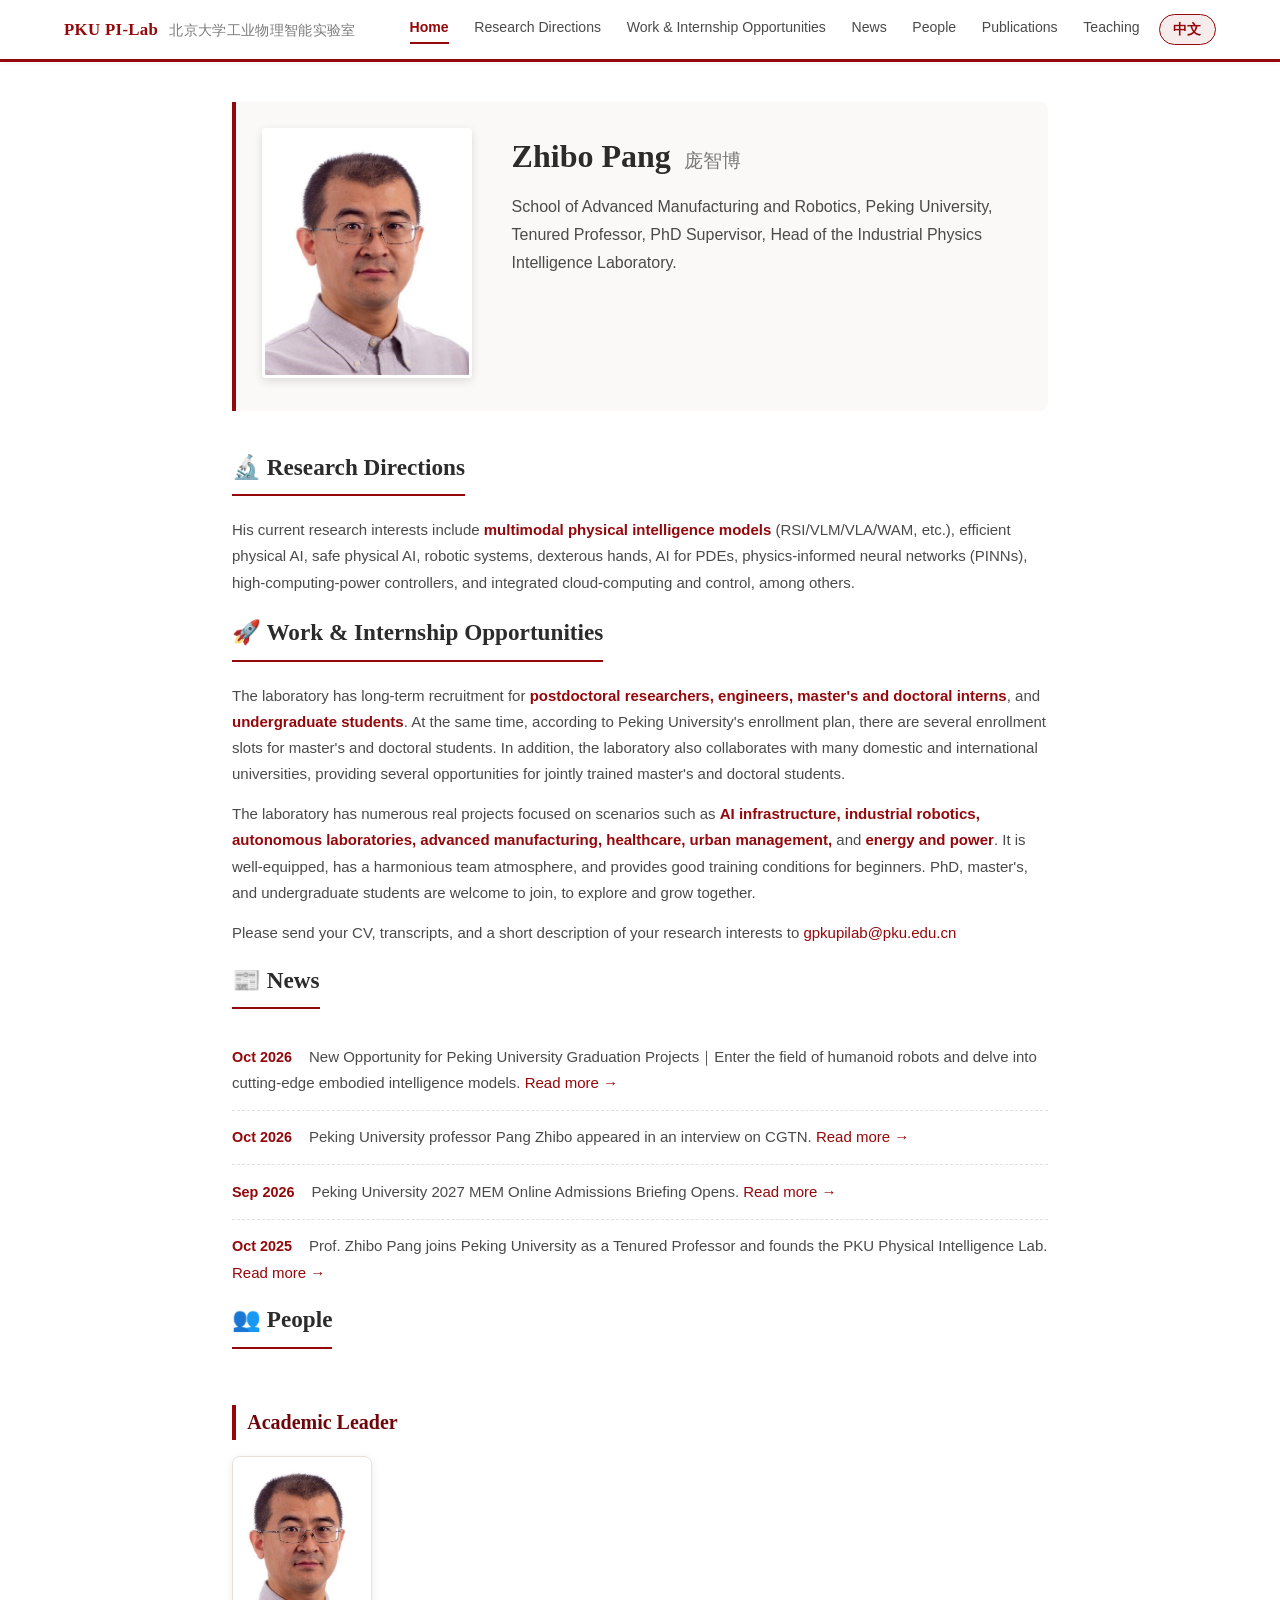
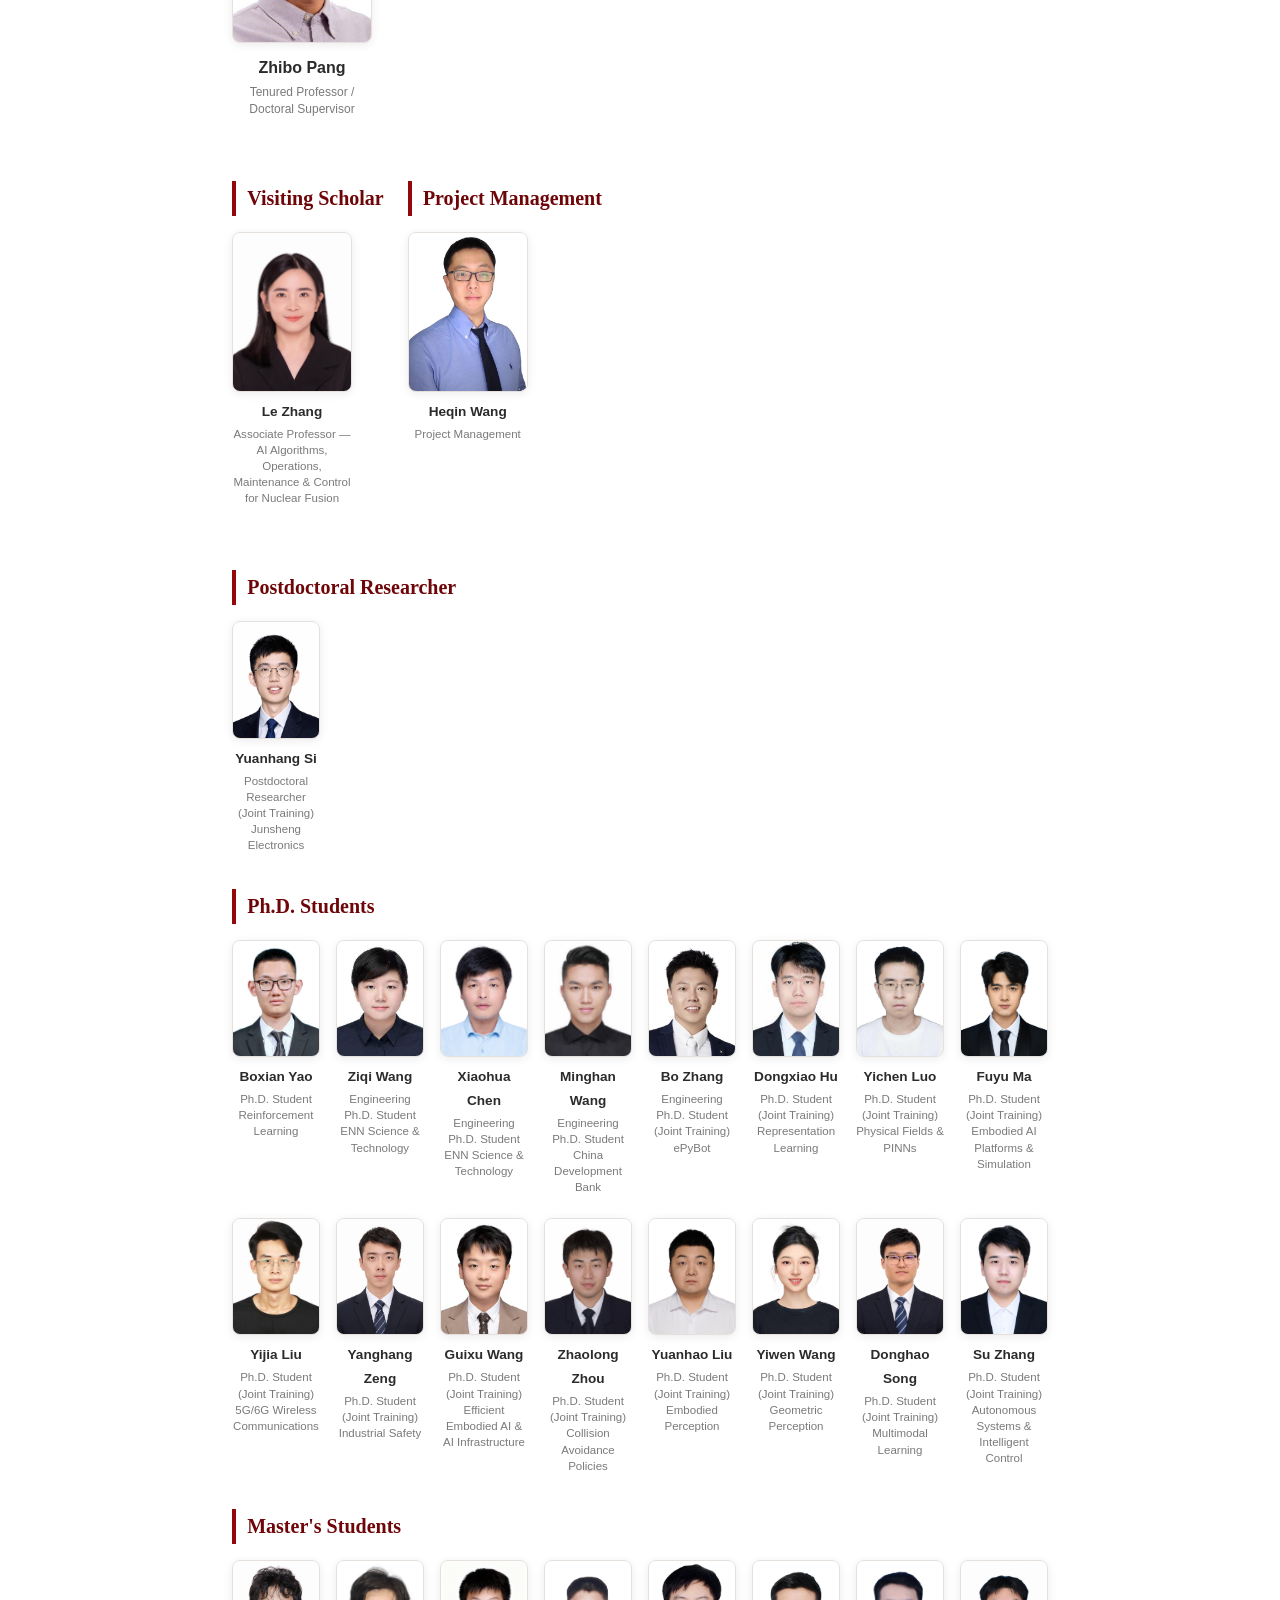
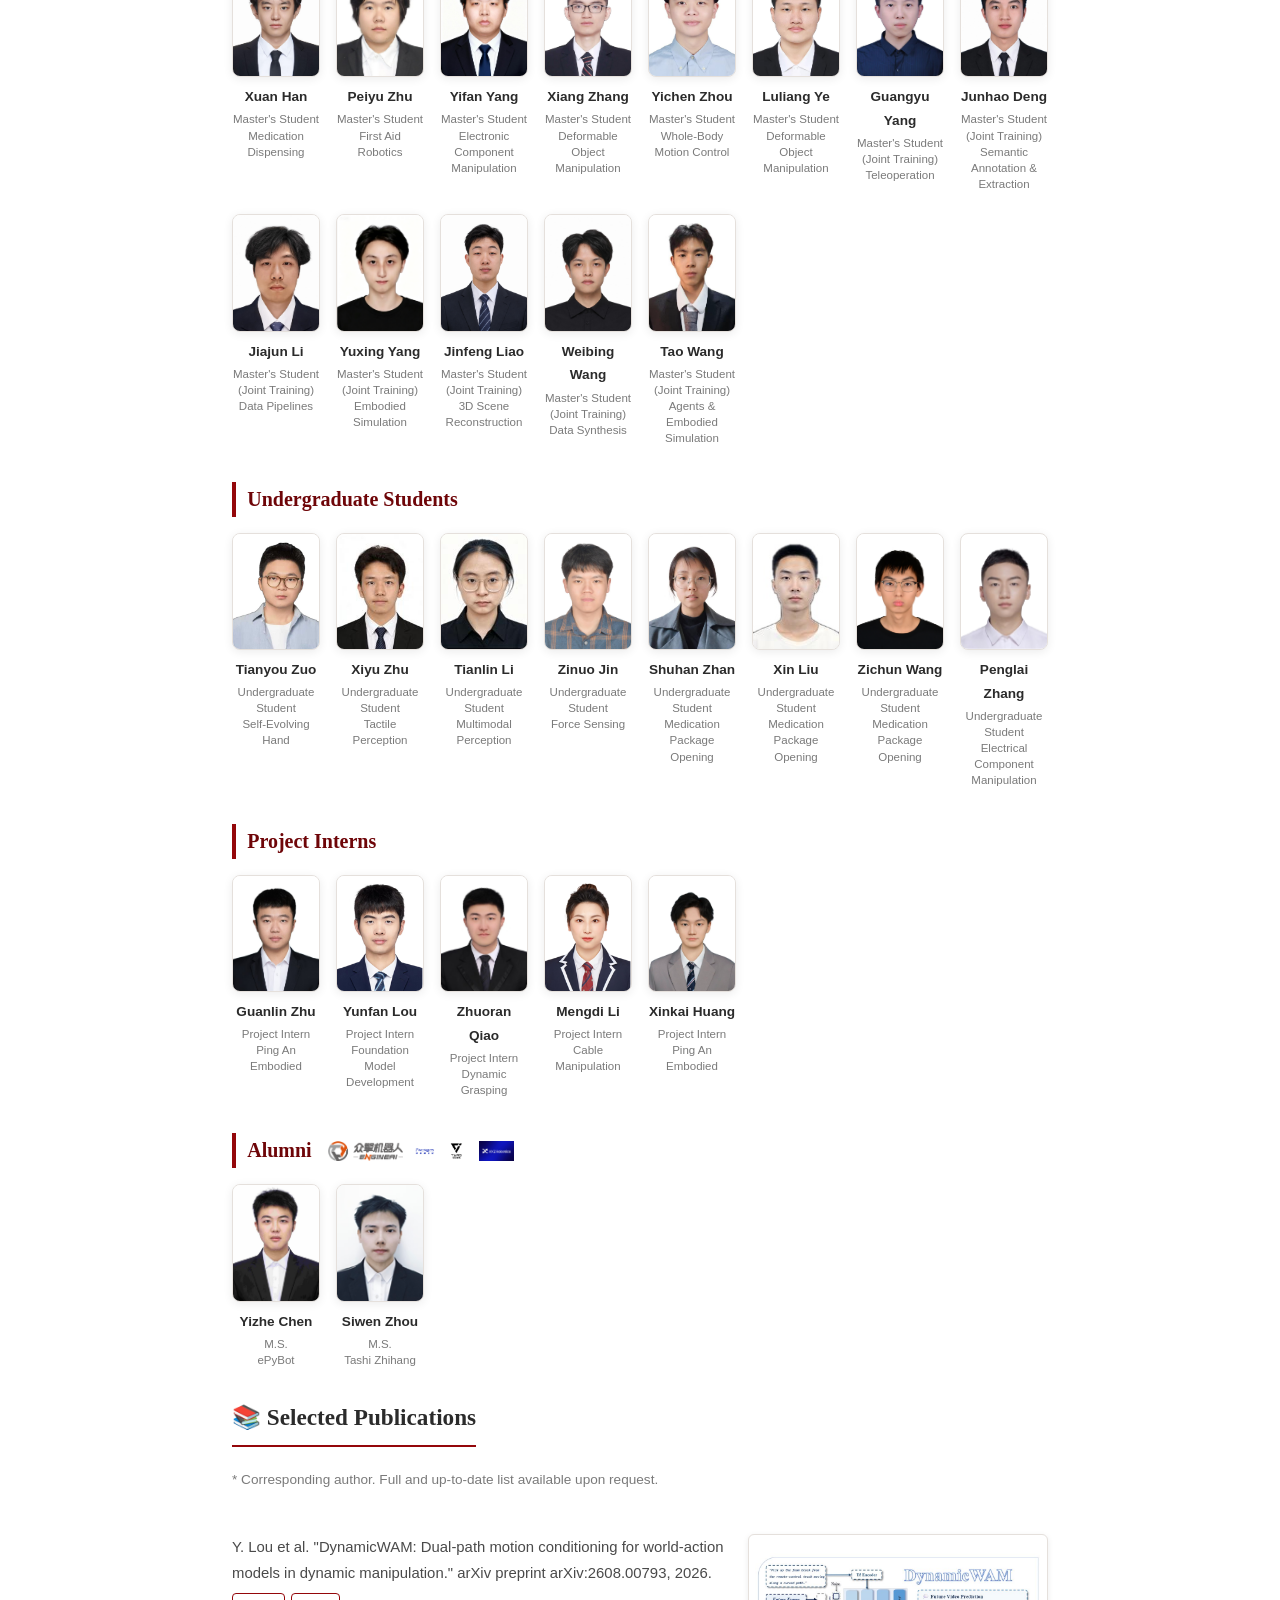
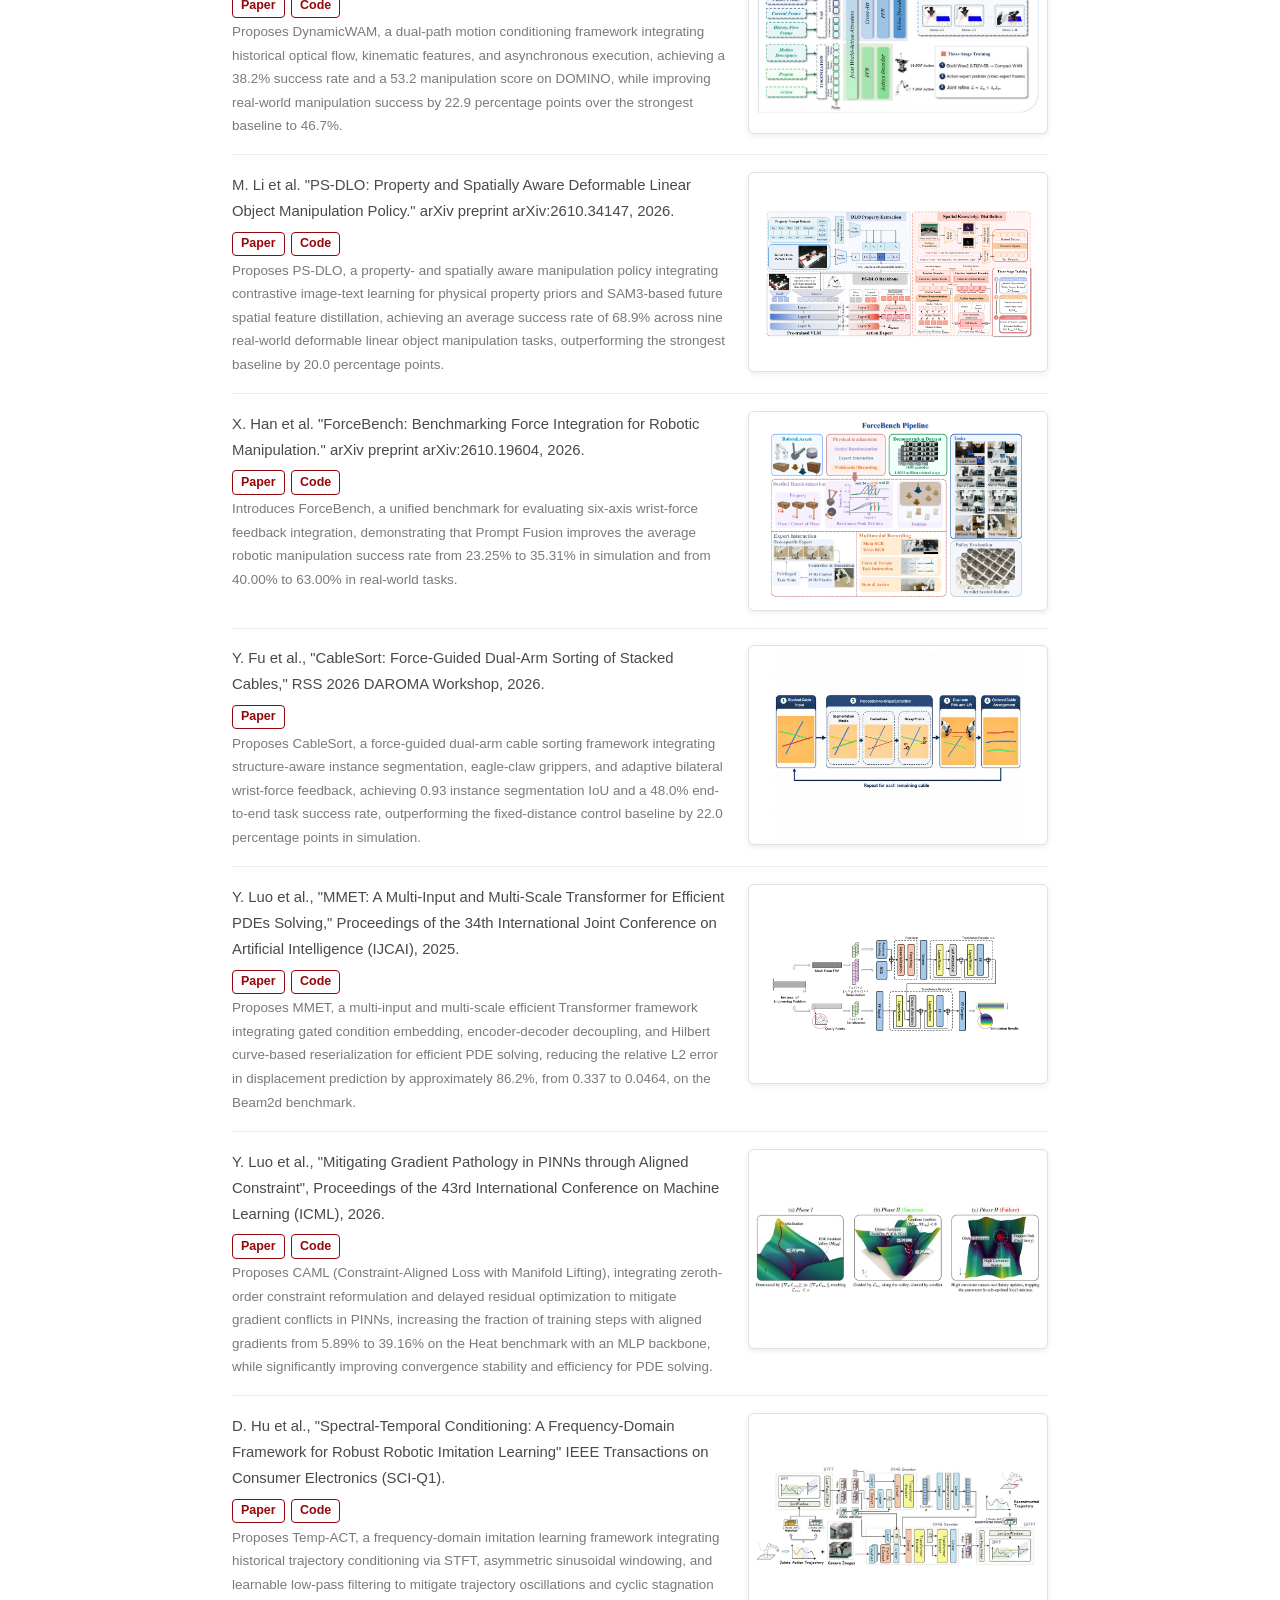
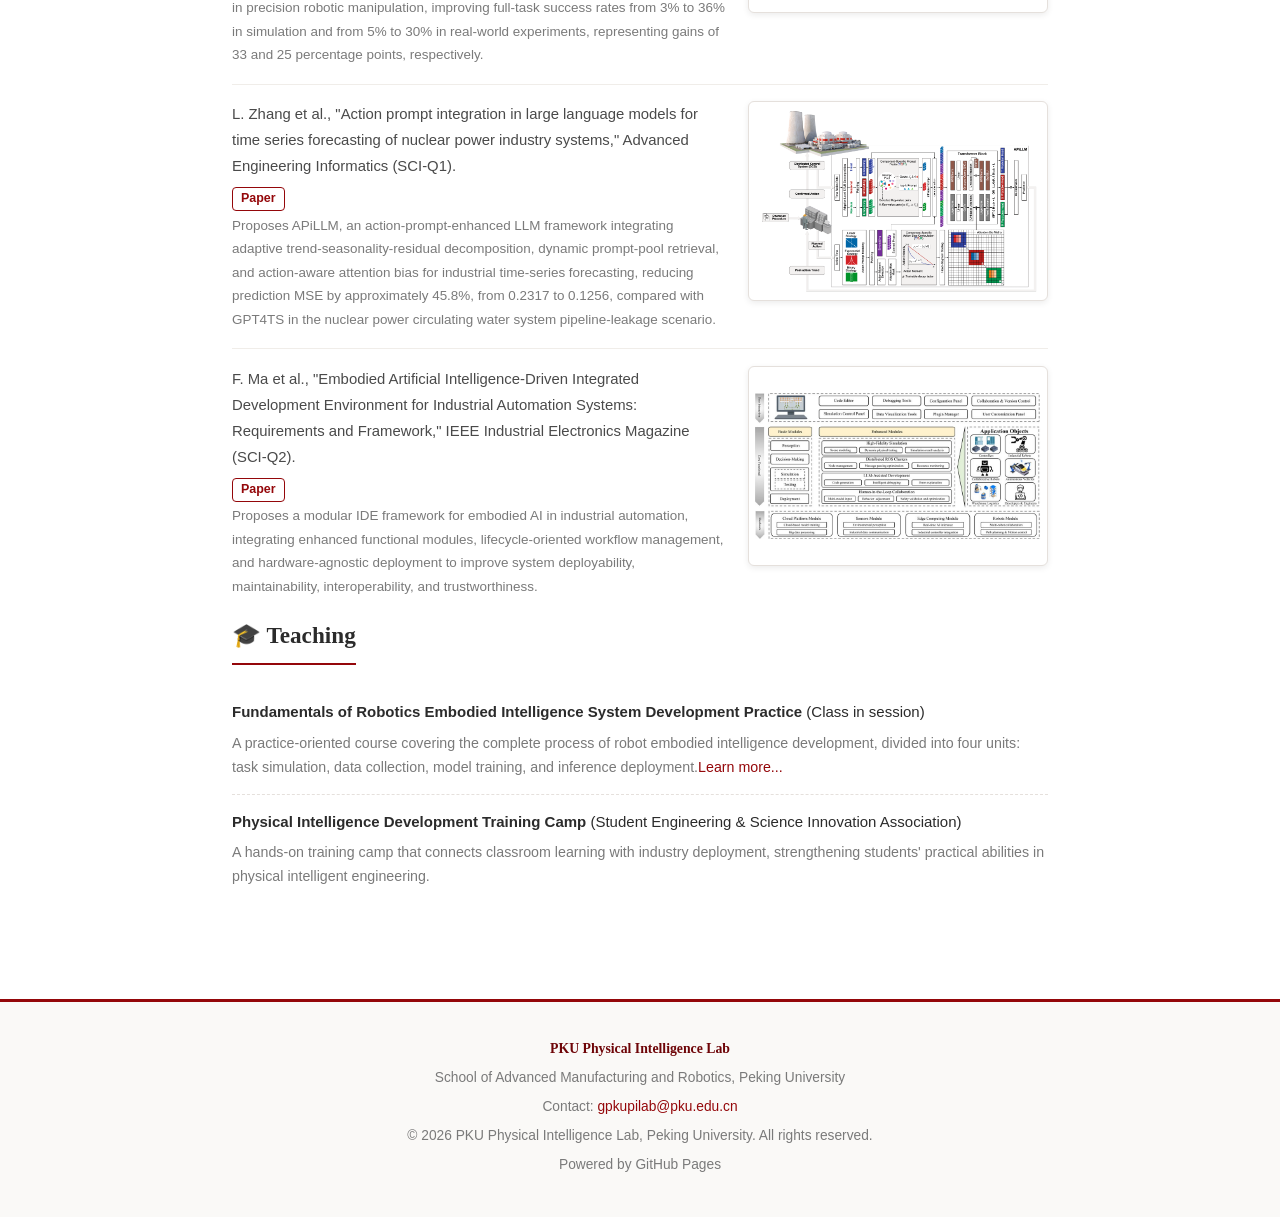
==== commit 4abe418a: "update news section with new opportunities and interview highlights" ====
--- a/index.html
+++ b/index.html
@@ -58,8 +58,8 @@
         <section class="news-section" id="news">
             <h2 class="section-title">📰 <span class="en">News</span><span class="zh">动态</span></h2>
             <ul class="news-list">
-                <li><div class="news-body"><span class="news-date">Oct 2026</span> <span class="en">New Opportunity for Peking University Graduation Projects｜Enter the field of humanoid robots and delve into cutting-edge embodied intelligence models. <a href="https://mp.weixin.qq.com/s/tjubBPzC5deTaR6_YNSsWQ" target="_blank" rel="noopener">Read more →</a></span><span class="zh">北大<strong>毕设新机会</strong>｜入局人形机器人，深耕具身智能前沿模型。 <a href="https://mp.weixin.qq.com/s/tjubBPzC5deTaR6_YNSsWQ" target="_blank" rel="noopener">查看详情 →</a></span></div></li>
-                <li><div class="news-body"><span class="news-date">Oct 2026</span> <span class="en">Peking University professor Pang Zhibo appeared in an interview on CGTN. <a href="https://www.cgtn.com/tv/replay?id=DCcFHAA" target="_blank" rel="noopener">Read more →</a></span><span class="zh"><strong>北大教授庞智博登上 CGTN</strong> 专访。 <a href="https://www.cgtn.com/tv/replay?id=DCcFHAA" target="_blank" rel="noopener">查看详情 →</a></span></div></li>
+                <li><div class="news-body"><span class="news-date">Oct 2026</span> <span class="en">New Opportunity for Peking University Graduation Projects｜Enter the field of humanoid robots and delve into cutting-edge embodied intelligence models. <a href="https://mp.weixin.qq.com/s/tjubBPzC5deTaR6_YNSsWQ" target="_blank" rel="noopener">Read more →</a></span><span class="zh"><strong>北京大学毕业设计新机会</strong>｜入局人形与工业机器人，深耕机器人领域前沿模型与实操。 <a href="https://mp.weixin.qq.com/s/tjubBPzC5deTaR6_YNSsWQ" target="_blank" rel="noopener">查看详情 →</a></span></div></li>
+                <li><div class="news-body"><span class="news-date">Oct 2026</span> <span class="en">Peking University professor Pang Zhibo appeared in an interview on CGTN. <a href="https://www.cgtn.com/tv/replay?id=DCcFHAA" target="_blank" rel="noopener">Read more →</a></span><span class="zh"><strong>庞智博教授登上 CGTN</strong> 专访。 <a href="https://www.cgtn.com/tv/replay?id=DCcFHAA" target="_blank" rel="noopener">查看详情 →</a></span></div></li>
                 <li><div class="news-body"><span class="news-date">Sep 2026</span> <span class="en">Peking University 2027 MEM Online Admissions Briefing Opens. <a href="https://mp.weixin.qq.com/s/U7mIcrDUqv0QSPOOyr8BEA" target="_blank" rel="noopener">Read more →</a></span><span class="zh"><strong>北大 2027MEM 线上招生说明会</strong>开启。 <a href="https://mp.weixin.qq.com/s/U7mIcrDUqv0QSPOOyr8BEA" target="_blank" rel="noopener">查看详情 →</a></span></div></li>
                 <li><div class="news-body"><span class="news-date">Oct 2025</span> <span class="en">Prof. Zhibo Pang joins Peking University as a Tenured Professor and founds the PKU Physical Intelligence Lab. <a href="https://amr.pku.edu.cn/jzyg/szdw/P/2a0b83b7eedb480293ee6eccdf490ef7.htm" target="_blank" rel="noopener">Read more →</a></span><span class="zh">庞智博教授加入北京大学任长聘教授，创立北京大学工业物理智能实验室。 <a href="https://amr.pku.edu.cn/jzyg/szdw/P/2a0b83b7eedb480293ee6eccdf490ef7.htm" target="_blank" rel="noopener">查看详情 →</a></span></div></li>
             </ul>
@@ -597,7 +597,7 @@
                 <div class="paper-card">
                     <div class="paper-info">
                         <p class="paper-cite">D. Hu et al., "Spectral-Temporal Conditioning: A Frequency-Domain Framework for Robust Robotic Imitation Learning" IEEE Transactions on Consumer Electronics (SCI-Q1).</p>
-                        <p class="paper-links"><a href="https://doi.org/10.1109/TCE.2026.3692732" target="_blank" rel="noopener">Paper</a></p>
+                        <p class="paper-links"><a href="https://doi.org/10.1109/TCE.2026.3692732" target="_blank" rel="noopener">Paper</a><a href="https://github.com/LLL-EMANon/Temp_ACT" target="_blank" rel="noopener">Code</a></p>
                         <p class="paper-note"><span class="en">Proposes Temp-ACT, a frequency-domain imitation learning framework integrating historical trajectory conditioning via STFT, asymmetric sinusoidal windowing, and learnable low-pass filtering to mitigate trajectory oscillations and cyclic stagnation in precision robotic manipulation, improving full-task success rates from 3% to 36% in simulation and from 5% to 30% in real-world experiments, representing gains of 33 and 25 percentage points, respectively.</span><span class="zh">提出 Temp-ACT 频域增强模仿学习框架，通过融合历史轨迹短时傅里叶变换（STFT）、非对称正弦窗及可学习低通滤波技术，缓解机器人精密操作中的轨迹振荡与循环停滞问题，将端到端任务成功率从 3% 提升至 36%（仿真），从 5% 提升至 30%（真实环境），分别提高 33 和 25 个百分点。</span></p>
                     </div>
                     <div class="paper-figure"><img src="images/pubs/pub_tempact.jpg" alt="Temp-ACT framework" loading="lazy"></div>
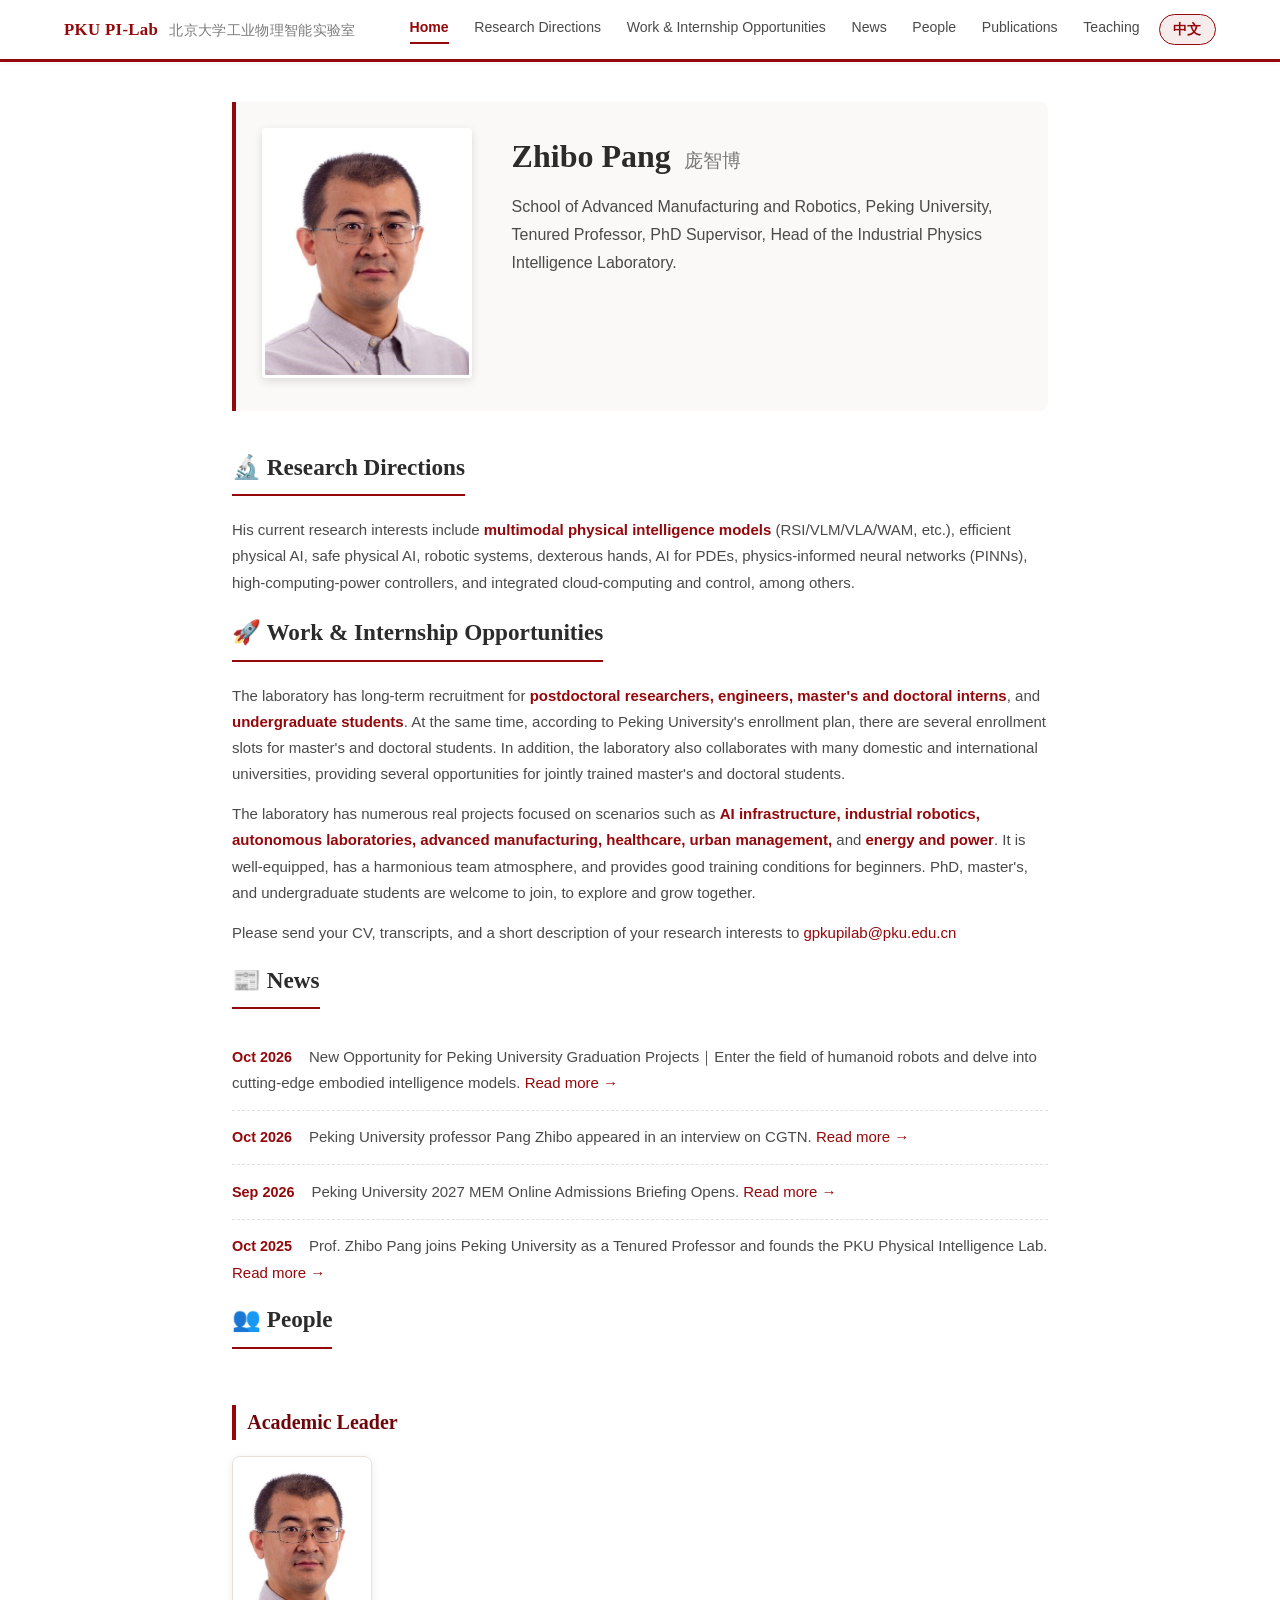
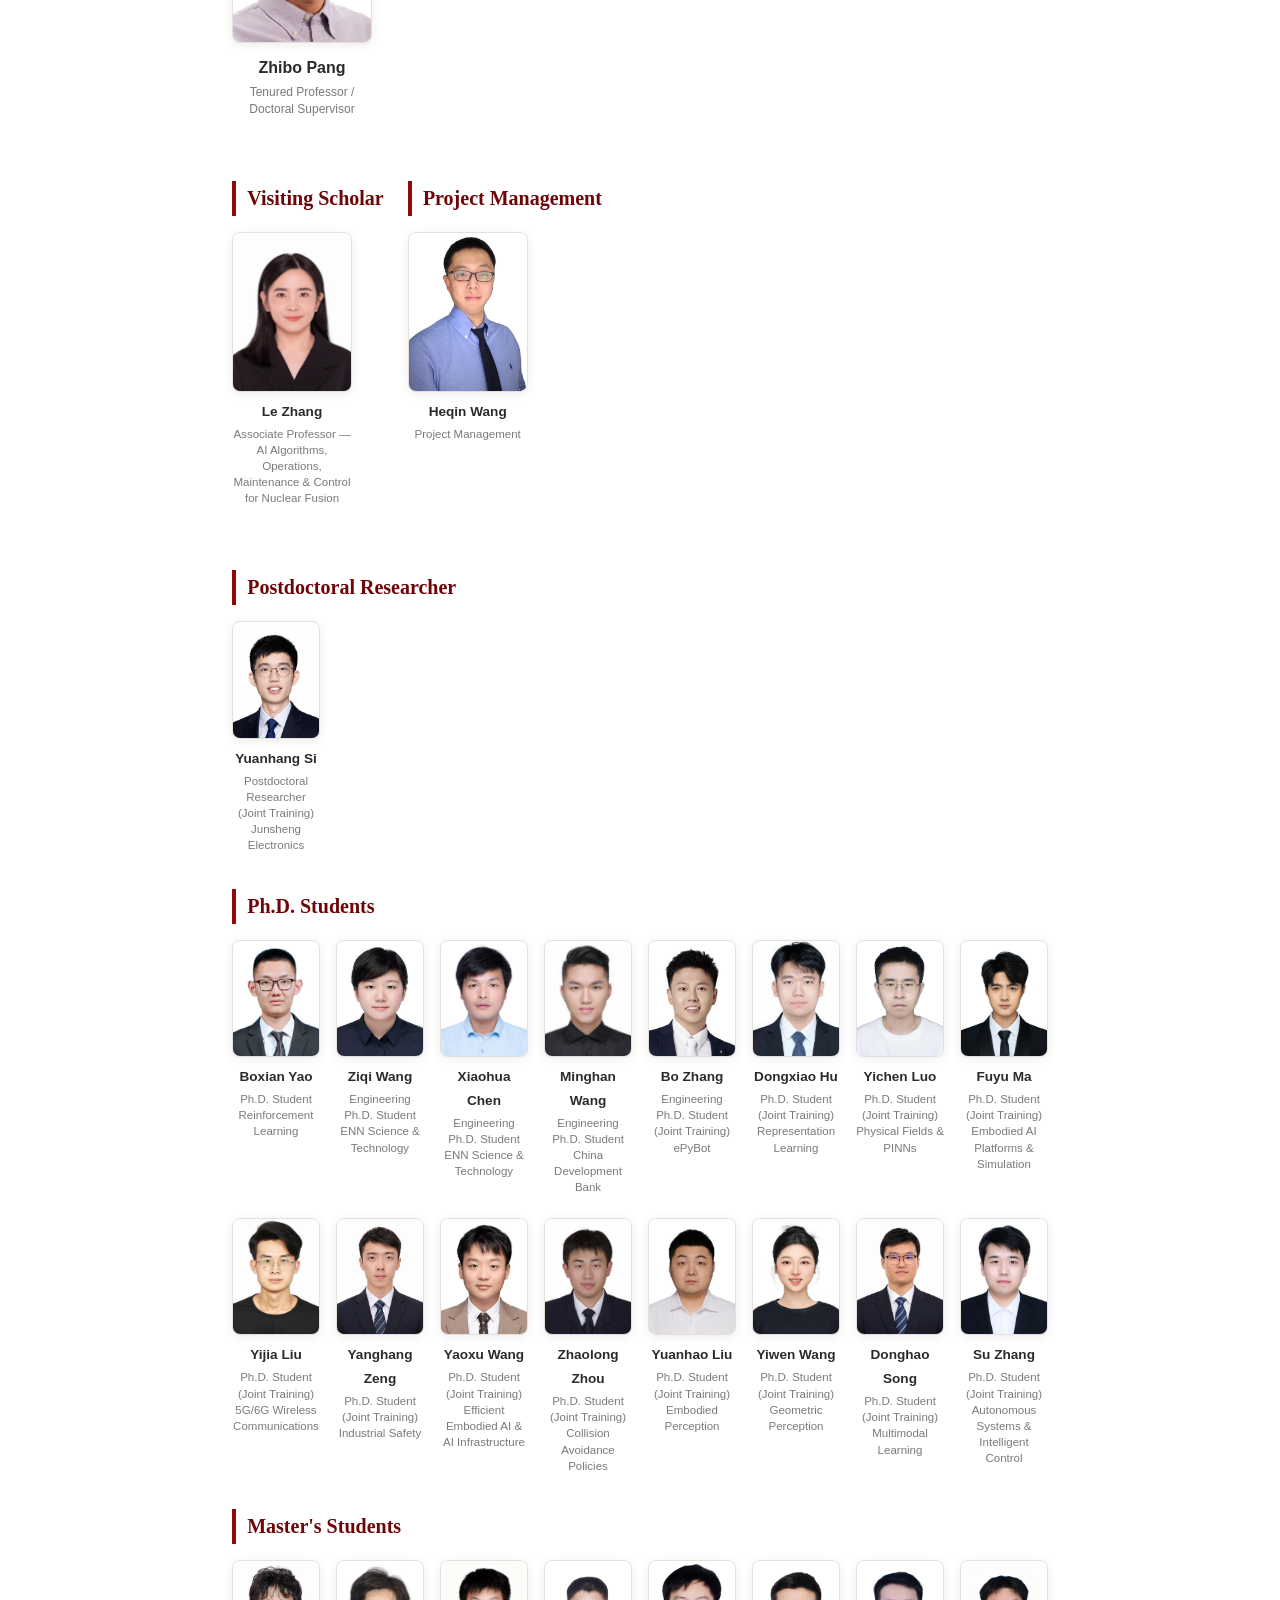
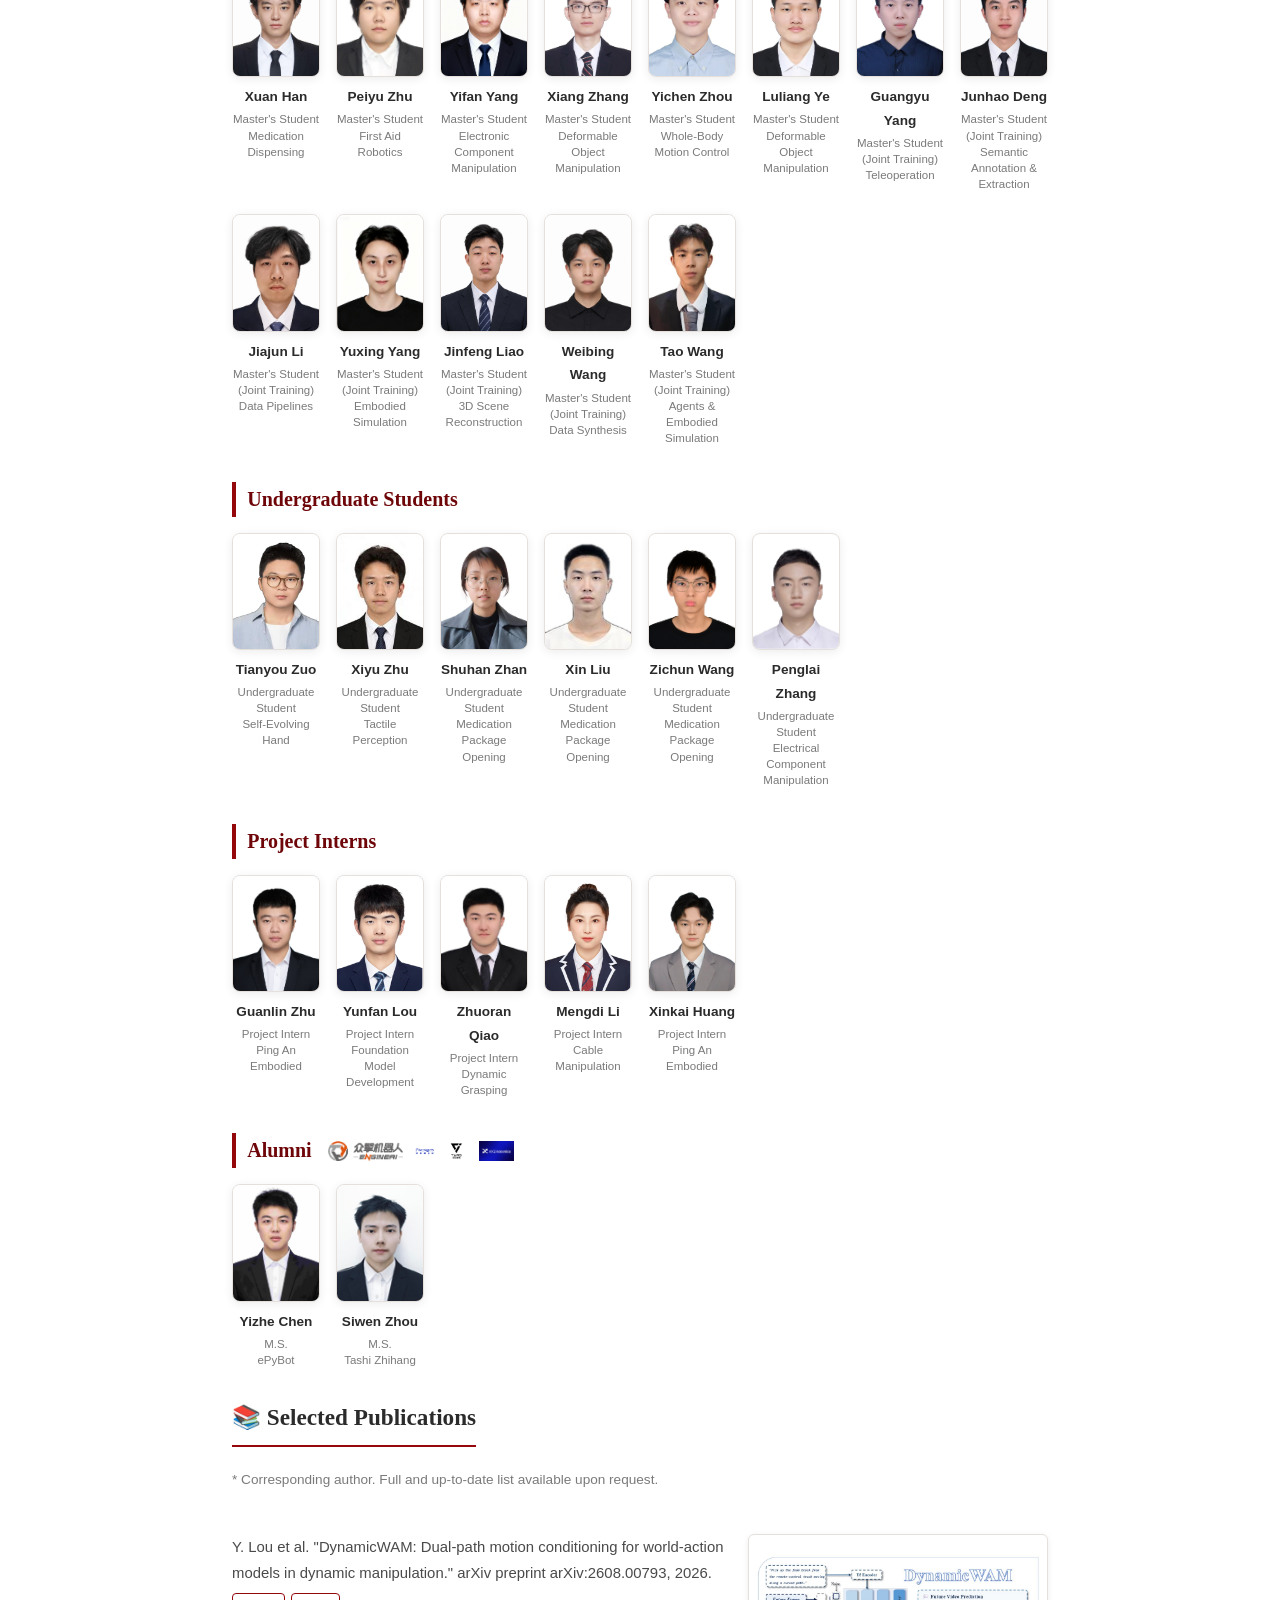
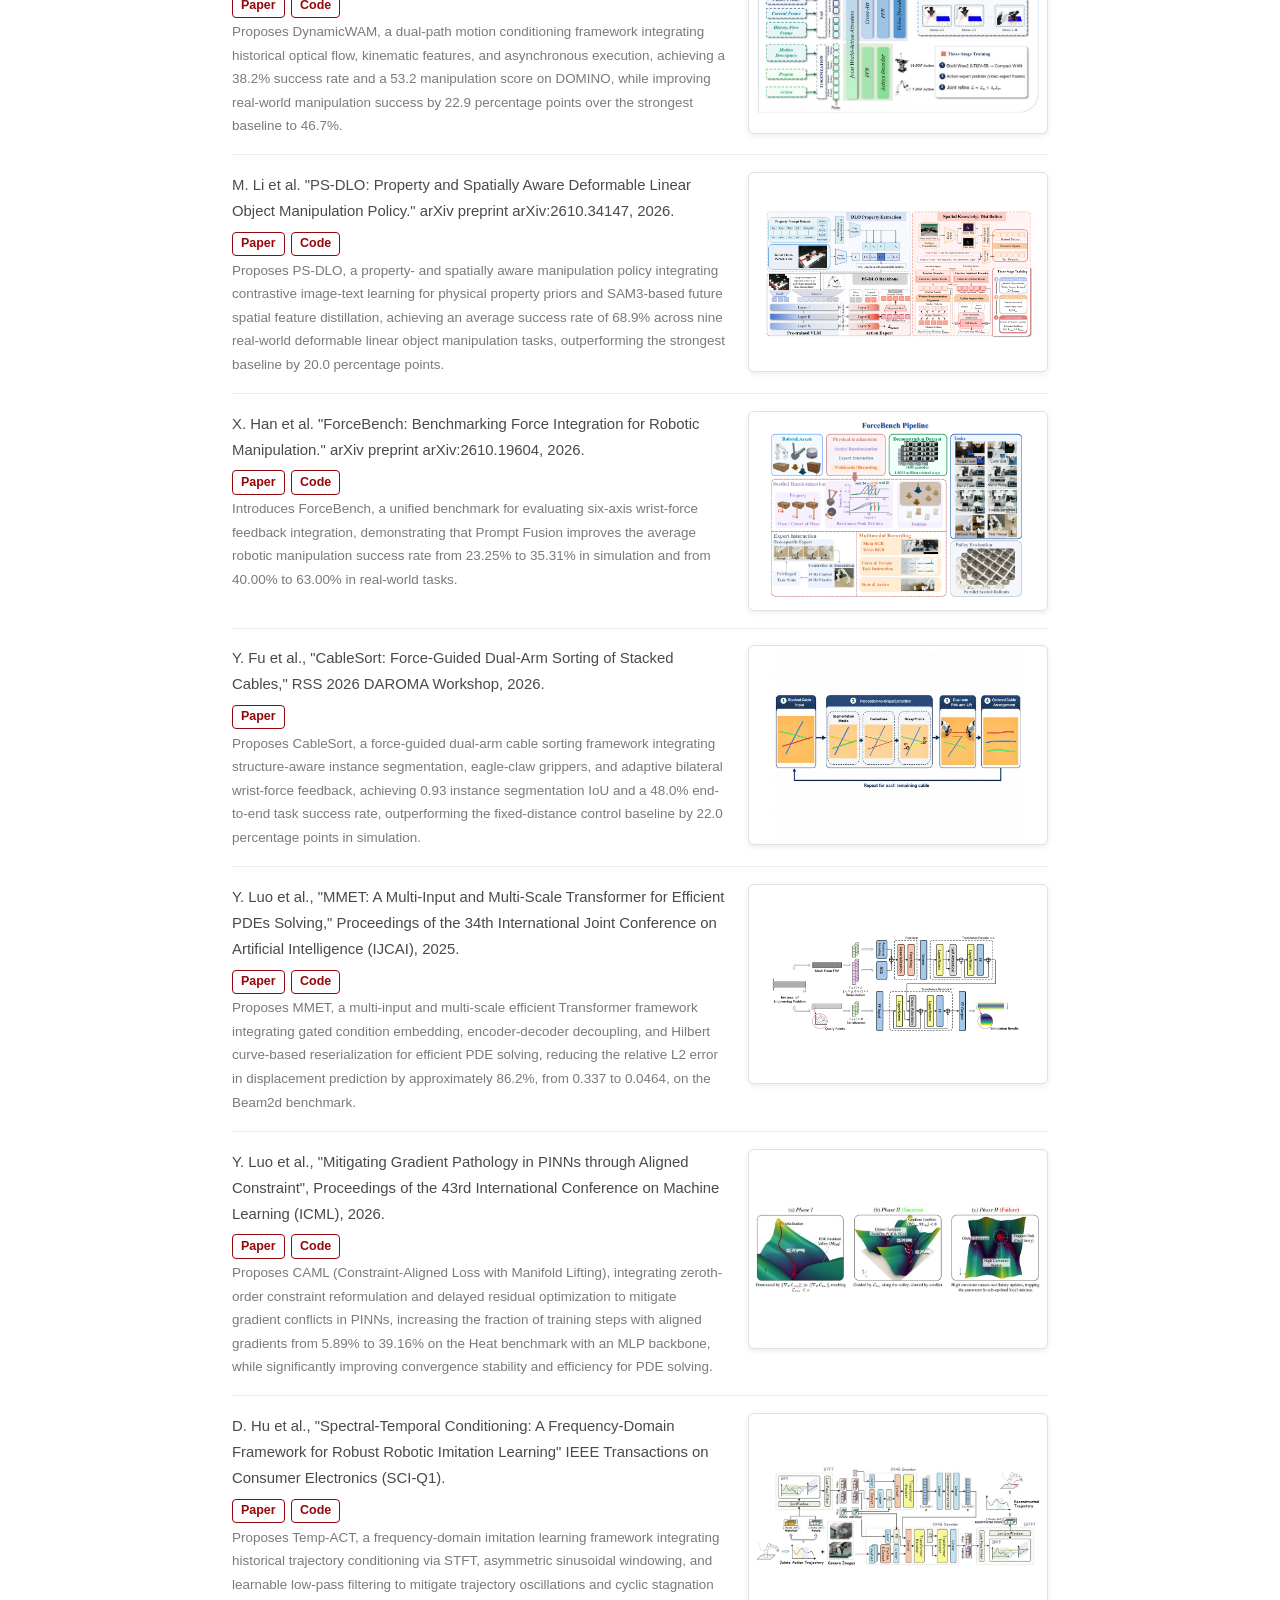
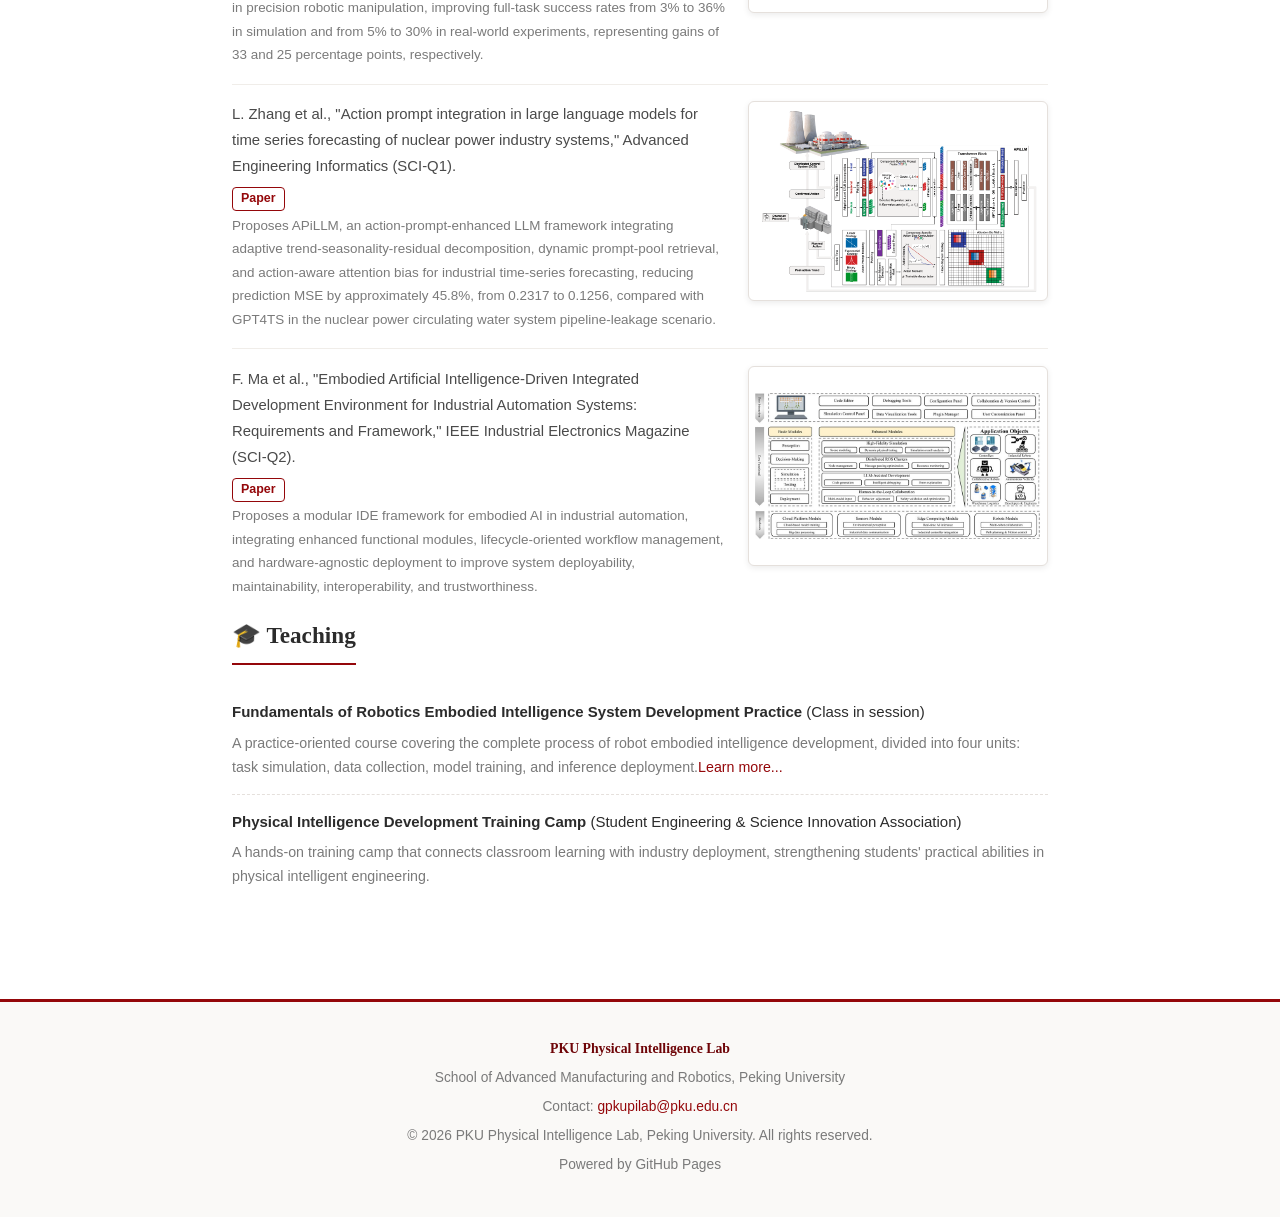
==== commit 2985e12d: "Update opportunities section and member profiles; add interactive fireworks feature" ====
--- a/index.html
+++ b/index.html
@@ -50,7 +50,7 @@
         <section class="opportunities-section" id="opportunities">
             <h2 class="section-title">🚀 <span class="en">Work & Internship Opportunities</span><span class="zh">工作实习机会</span></h2>
             <p><span class="en">The laboratory has long-term recruitment for <strong>postdoctoral researchers, engineers, master's and doctoral interns</strong>, and<strong> undergraduate students</strong>. At the same time, according to Peking University's enrollment plan, there are several enrollment slots for master's and doctoral students. In addition, the laboratory also collaborates with many domestic and international universities, providing several opportunities for jointly trained master's and doctoral students.</span><span class="zh">实验室长期招收<strong>博士后、工程师、硕博实习生</strong>和<strong>本科生</strong>。同时根据北京大学招生计划，有若干硕士生和博士生招生指标。除此之外，实验室还与多所国内外高校合作，有若干联合培养硕士生和博士生机会。</span></p>
-            <p><span class="en">The laboratory has numerous real projects focused on scenarios such as <strong>AI infrastructure, industrial robotics, autonomous laboratories, advanced manufacturing, healthcare, urban management,</strong> and<strong> energy and power</strong>. It is well-equipped, has a harmonious team atmosphere, and provides good training conditions for beginners. PhD, master's, and undergraduate students are welcome to join, to explore and grow together.</span><span class="zh">实验室有较多面向<strong>AI基建、工业机器人、自主实验室、高端制造、医疗康养、城市管理</strong>和<strong>能源电力</strong>等场景的真实项目，设备资源充足，团队氛围融洽，新手培养条件较好，欢迎博士生、硕士生、本科生加入，共同探索，共同成长。</span></p>
+            <p><span class="en">The laboratory has numerous real projects focused on scenarios such as <strong>AI infrastructure, industrial robotics, autonomous laboratories, advanced manufacturing, healthcare, urban management,</strong> and<strong> energy and power</strong>. It is well-equipped, has a harmonious team atmosphere, and provides good training conditions for beginners. PhD, master's, and undergraduate students are welcome to join, to explore and grow together.</span><span class="zh">实验室有较多面向<strong>AI基建、工业机器人、自主实验室、高端制造、医疗康养、城市管理</strong>和<strong>能源电力</strong>等场景的真实项目，设备资源充足，团队氛围较融洽，新手培养条件较好，欢迎博士生、硕士生、本科生加入，共同探索，共同成长。</span></p>
             <p><span class="en">Please send your CV, transcripts, and a short description of your research interests to <a>gpkupilab@pku.edu.cn</a></span><span class="zh">请将个人简历、成绩单与简短的研究兴趣说明发送至 <a href="mailto:zhibo.pang@pku.edu.cn" target="_blank" rel="noopener">gpkupilab@pku.edu.cn</a>。</span></p>
         </section>
 
@@ -69,42 +69,6 @@
 
 
 
-
-
-
-
-        <!-- ===== Research (carousel) ===== -->
-        <section class="research-section" id="research" style="display:none;">
-            <h2 class="section-title">🔬 <span class="en">Research</span><span class="zh">研究方向</span></h2>
-            <div class="research-carousel" id="researchCarousel">
-                <div class="carousel-track">
-                    <div class="slide">
-                        <img class="slide-img" src="images/pubs/res_embodied.jpg" alt="Embodied AI for cable manipulation scenarios" loading="lazy">
-                        <h3><span class="en">Embodied AI Models &amp; Robot Learning</span><span class="zh">具身智能模型与机器人学习</span></h3>
-                        <p><span class="en">Multimodal embodied foundation models (VLA / world models / PAM), imitation and reinforcement learning for contact-rich manipulation, sim-to-real transfer, and reliable long-horizon task planning through physics-semantics-driven agent clusters (PySAC).</span><span class="zh">多模态具身基础模型（VLA / 世界模型 / PAM）、面向富接触操作的模仿与强化学习、仿真到真实的迁移，以及通过物理语义驱动的智能体集群（PySAC）实现可靠的长程任务规划。</span></p>
-                    </div>
-                    <div class="slide">
-                        <img class="slide-img" src="images/pubs/res_pinn.jpg" alt="Physics-informed machine learning" loading="lazy">
-                        <h3><span class="en">Physics-Informed Machine Learning</span><span class="zh">物理信息机器学习</span></h3>
-                        <p><span class="en">Physics-informed neural networks (PINNs), neural operators for large-scale multi-scale PDE solving, and mechanism–data fusion models that bring physical semantics into learning-based control.</span><span class="zh">物理信息神经网络（PINNs）、面向大规模多尺度 PDE 求解的神经算子，以及将物理语义引入学习型控制的机理–数据融合模型。</span></p>
-                    </div>
-                    <div class="slide">
-                        <img class="slide-img" src="images/pubs/res_cfa.jpg" alt="Cloud-Fog Automation architecture" loading="lazy">
-                        <h3><span class="en">Cloud-Fog Automation &amp; Industrial eCPS</span><span class="zh">云雾自动化与工业信息物理系统</span></h3>
-                        <p><span class="en">Cloud-Fog Automation (CFA): software-defined, intelligence-native industrial control infrastructure with communication–computing–control co-design, virtualized controllers, converged 5G/6G networks, and functional safety.</span><span class="zh">云雾自动化（CFA）：智能原生的软件定义工业控制基础设施，通信–计算–控制协同设计、虚拟化控制器、融合的 5G/6G 网络与功能安全。</span></p>
-                    </div>
-                    <div class="slide">
-                        <img class="slide-img" src="images/pubs/res_robots.jpg" alt="Precision machining robotic deployment" loading="lazy">
-                        <h3><span class="en">Robot Systems &amp; Industrial Deployment</span><span class="zh">机器人系统与工业部署</span></h3>
-                        <p><span class="en">High-dynamic dexterous robotic systems, dexterous hands, embodied toolchains (ETC), embodied model libraries (EML), and edge controllers (ECC) — deployed as reusable process packages for flexible precision manufacturing in semiconductor, aerospace, rail-transit, and new-energy equipment.</span><span class="zh">高动态灵巧机器人系统、灵巧手、具身工具链（ETC）、具身模型库（EML）与边缘控制器（ECC）——作为可复用的工艺包部署于半导体、航空航天、轨道交通与新能源装备的柔性精密制造。</span></p>
-                    </div>
-                </div>
-                <button class="carousel-btn prev" type="button" aria-label="Previous">‹</button>
-                <button class="carousel-btn next" type="button" aria-label="Next">›</button>
-                <div class="carousel-dots" id="researchDots"></div>
-            </div>
-        </section>
-
         <!-- ===== People ===== -->
         <section class="people-section" id="people">
             <h2 class="section-title">👥 <span class="en">People</span><span class="zh">团队</span></h2>
@@ -235,9 +199,9 @@
                     </div>
                 </div>
                 <div class="member-card">
-                    <img src="images/people/汪圭旭.jpg" alt="汪圭旭">
-                    <div class="member-info">
-                        <span class="member-name"><span class="en">Guixu Wang</span><span class="zh">汪圭旭</span></span>
+                    <img src="images/people/汪圭旭.jpg" alt="汪垚旭">
+                    <div class="member-info">
+                        <span class="member-name"><span class="en">Yaoxu Wang</span><span class="zh">汪垚旭</span></span>
                         <span class="member-role"><span class="role-line"><span class="en">Ph.D. Student (Joint Training)</span><span class="zh">联培博士生</span></span><span class="role-line"><span class="en">Efficient Embodied AI &amp; AI Infrastructure</span><span class="zh">高效具身与AI Infra</span></span></span>
                     </div>
                 </div>
@@ -415,7 +379,7 @@
                         <span class="member-role"><span class="role-line"><span class="en">Undergraduate Student</span><span class="zh">本科生</span></span><span class="role-line"><span class="en">Tactile Perception</span><span class="zh">触觉感知</span></span></span>
                     </div>
                 </div>
-                <div class="member-card">
+                <!-- <div class="member-card">
                     <img src="images/people/李天琳.jpg" alt="李天琳">
                     <div class="member-info">
                         <span class="member-name"><span class="en">Tianlin Li</span><span class="zh">李天琳</span></span>
@@ -428,7 +392,7 @@
                         <span class="member-name"><span class="en">Zinuo Jin</span><span class="zh">金子诺</span></span>
                         <span class="member-role"><span class="role-line"><span class="en">Undergraduate Student</span><span class="zh">本科生</span></span><span class="role-line"><span class="en">Force Sensing</span><span class="zh">力觉感知</span></span></span>
                     </div>
-                </div>
+                </div> -->
                 <div class="member-card">
                     <img src="images/people/詹淑涵.jpg" alt="詹淑涵">
                     <div class="member-info">
@@ -765,6 +729,210 @@
             });
         });
     })();
+
+    // ===== 彩蛋：连续点击头像 5 次，全屏放烟花 =====
+    (function () {
+        var avatar = document.querySelector('.avatar');
+        if (!avatar) return;
+
+        var CLICKS_NEEDED = 5;
+        var RESET_MS = 1200;   // 超过这个间隔没再点，计数归零
+        var clicks = 0;
+        var lastClick = 0;
+
+        avatar.addEventListener('click', function () {
+            var now = Date.now();
+            clicks = (now - lastClick > RESET_MS) ? 1 : clicks + 1;
+            lastClick = now;
+
+            // 每次点击微微弹一下，作为「你在点什么」的反馈
+            avatar.classList.remove('bump');
+            void avatar.offsetWidth;
+            avatar.classList.add('bump');
+            avatar.addEventListener('animationend', function handler() {
+                avatar.classList.remove('bump');
+                avatar.removeEventListener('animationend', handler);
+            });
+
+            if (clicks >= CLICKS_NEEDED) {
+                clicks = 0;
+                launchFireworks();
+            }
+        });
+
+        function launchFireworks() {
+            if (window.matchMedia('(prefers-reduced-motion: reduce)').matches) return;
+
+            var canvas = document.createElement('canvas');
+            canvas.className = 'fireworks-canvas';
+            var ctx = canvas.getContext('2d');
+            document.body.appendChild(canvas);
+
+            var dpr = Math.min(window.devicePixelRatio || 1, 2);
+            var W = canvas.clientWidth;
+            var H = canvas.clientHeight;
+            canvas.width = W * dpr;
+            canvas.height = H * dpr;
+            ctx.scale(dpr, dpr);
+
+            // 实验室主题色：北大红 + 金 + 暖白
+            var PALETTE = ['#94070A', '#C8102E', '#E8B04B', '#F2D27A', '#FFFFFF', '#FF6B6B'];
+
+            var rockets = [];
+            var particles = [];
+            var sparks = [];
+            var start = performance.now();
+            var DURATION = 5200;   // 整场烟花时长
+            var lastLaunch = 0;
+            var rafId;
+
+            function rand(min, max) { return min + Math.random() * (max - min); }
+
+            function launchRocket() {
+                var x = rand(W * 0.12, W * 0.88);
+                rockets.push({
+                    x: x,
+                    y: H + 10,
+                    vx: rand(-0.5, 0.5),
+                    vy: rand(-11.5, -8.5),
+                    targetY: rand(H * 0.12, H * 0.45),
+                    color: PALETTE[(Math.random() * PALETTE.length) | 0],
+                    trail: []
+                });
+            }
+
+            function explode(r) {
+                var count = 46 + ((Math.random() * 26) | 0);
+                var speed = rand(2.4, 4.6);
+                var baseColor = r.color;
+                // 一部分粒子用配色里的其他颜色，让爆炸更有层次
+                for (var i = 0; i < count; i++) {
+                    var angle = (Math.PI * 2 * i) / count + rand(-0.06, 0.06);
+                    var spd = speed * rand(0.55, 1.15);
+                    var useBase = Math.random() < 0.62;
+                    particles.push({
+                        x: r.x,
+                        y: r.y,
+                        vx: Math.cos(angle) * spd,
+                        vy: Math.sin(angle) * spd,
+                        life: 1,
+                        decay: rand(0.0075, 0.0145),
+                        color: useBase ? baseColor : PALETTE[(Math.random() * PALETTE.length) | 0],
+                        size: rand(1.2, 2.6)
+                    });
+                }
+                // 中心闪光
+                for (var j = 0; j < 12; j++) {
+                    var a2 = rand(0, Math.PI * 2);
+                    var s2 = rand(0.4, 1.6);
+                    sparks.push({
+                        x: r.x, y: r.y,
+                        vx: Math.cos(a2) * s2,
+                        vy: Math.sin(a2) * s2,
+                        life: 1, decay: 0.03,
+                        color: '#FFF7E0', size: rand(1, 2.2)
+                    });
+                }
+            }
+
+            function frame(now) {
+                var elapsed = now - start;
+                ctx.globalCompositeOperation = 'destination-out';
+                ctx.fillStyle = 'rgba(0, 0, 0, 0.16)';
+                ctx.fillRect(0, 0, W, H);
+                ctx.globalCompositeOperation = 'lighter';
+
+                // 发射节奏：先密后疏
+                var launchGap = elapsed < DURATION * 0.62 ? 220 : 480;
+                if (elapsed < DURATION - 900 && now - lastLaunch > launchGap) {
+                    lastLaunch = now;
+                    launchRocket();
+                    if (elapsed < DURATION * 0.35) launchRocket();
+                }
+
+                // 火箭
+                for (var i = rockets.length - 1; i >= 0; i--) {
+                    var r = rockets[i];
+                    r.trail.push({ x: r.x, y: r.y });
+                    if (r.trail.length > 6) r.trail.shift();
+
+                    r.x += r.vx;
+                    r.y += r.vy;
+                    r.vy += 0.16;
+
+                    ctx.beginPath();
+                    ctx.arc(r.x, r.y, 1.8, 0, Math.PI * 2);
+                    ctx.fillStyle = r.color;
+                    ctx.fill();
+
+                    // 尾迹
+                    for (var t = 0; t < r.trail.length; t++) {
+                        var p = r.trail[t];
+                        var alpha = (t / r.trail.length) * 0.45;
+                        ctx.beginPath();
+                        ctx.arc(p.x, p.y, 1.4 * (t / r.trail.length), 0, Math.PI * 2);
+                        ctx.fillStyle = 'rgba(255, 226, 160, ' + alpha + ')';
+                        ctx.fill();
+                    }
+
+                    if (r.y <= r.targetY || r.vy >= 0) {
+                        explode(r);
+                        rockets.splice(i, 1);
+                    }
+                }
+
+                // 爆炸粒子
+                for (var k = particles.length - 1; k >= 0; k--) {
+                    var q = particles[k];
+                    q.x += q.vx;
+                    q.y += q.vy;
+                    q.vx *= 0.985;
+                    q.vy *= 0.985;
+                    q.vy += 0.035;          // 轻微重力，让花瓣下落
+                    q.life -= q.decay;
+                    if (q.life <= 0) { particles.splice(k, 1); continue; }
+                    ctx.beginPath();
+                    ctx.arc(q.x, q.y, q.size * q.life, 0, Math.PI * 2);
+                    ctx.fillStyle = q.color;
+                    ctx.globalAlpha = Math.max(q.life, 0);
+                    ctx.fill();
+                    ctx.globalAlpha = 1;
+                }
+
+                // 中心闪光
+                for (var s = sparks.length - 1; s >= 0; s--) {
+                    var sp = sparks[s];
+                    sp.x += sp.vx;
+                    sp.y += sp.vy;
+                    sp.vx *= 0.94;
+                    sp.vy *= 0.94;
+                    sp.life -= sp.decay;
+                    if (sp.life <= 0) { sparks.splice(s, 1); continue; }
+                    ctx.beginPath();
+                    ctx.arc(sp.x, sp.y, sp.size * sp.life, 0, Math.PI * 2);
+                    ctx.fillStyle = sp.color;
+                    ctx.globalAlpha = Math.max(sp.life, 0);
+                    ctx.fill();
+                    ctx.globalAlpha = 1;
+                }
+
+                if (elapsed < DURATION || rockets.length || particles.length || sparks.length) {
+                    rafId = requestAnimationFrame(frame);
+                } else {
+                    cancelAnimationFrame(rafId);
+                    canvas.remove();
+                }
+            }
+
+            // 开场三连发
+            launchRocket();
+            setTimeout(launchRocket, 140);
+            setTimeout(launchRocket, 300);
+
+            rafId = requestAnimationFrame(frame);
+        }
+    })();
+
 </script>
 
 </body>
--- a/style.css
+++ b/style.css
@@ -176,6 +176,44 @@
     border-radius: 4px;
     box-shadow: 0 3px 10px rgba(0,0,0,0.12);
     border: 3px solid #fff;
+    cursor: pointer;
+    transition: transform 0.18s ease, box-shadow 0.18s ease;
+}
+
+.avatar:hover {
+    box-shadow: 0 5px 14px rgba(0,0,0,0.18);
+}
+
+.avatar:active {
+    transform: scale(0.98);
+}
+
+.avatar.bump {
+    animation: avatarBump 0.42s ease;
+}
+
+@keyframes avatarBump {
+    0%   { transform: scale(1); }
+    35%  { transform: scale(1.045); }
+    100% { transform: scale(1); }
+}
+
+/* ========== 彩蛋：全屏烟花画布 ========== */
+.fireworks-canvas {
+    position: fixed;
+    top: 0;
+    left: 0;
+    width: 100%;
+    height: 100%;
+    pointer-events: none;
+    z-index: 9999;
+    background: rgba(12, 10, 14, 0.92);
+    animation: fireworksFadeIn 0.45s ease both;
+}
+
+@keyframes fireworksFadeIn {
+    from { opacity: 0; }
+    to   { opacity: 1; }
 }
 
 .profile-right h1 {
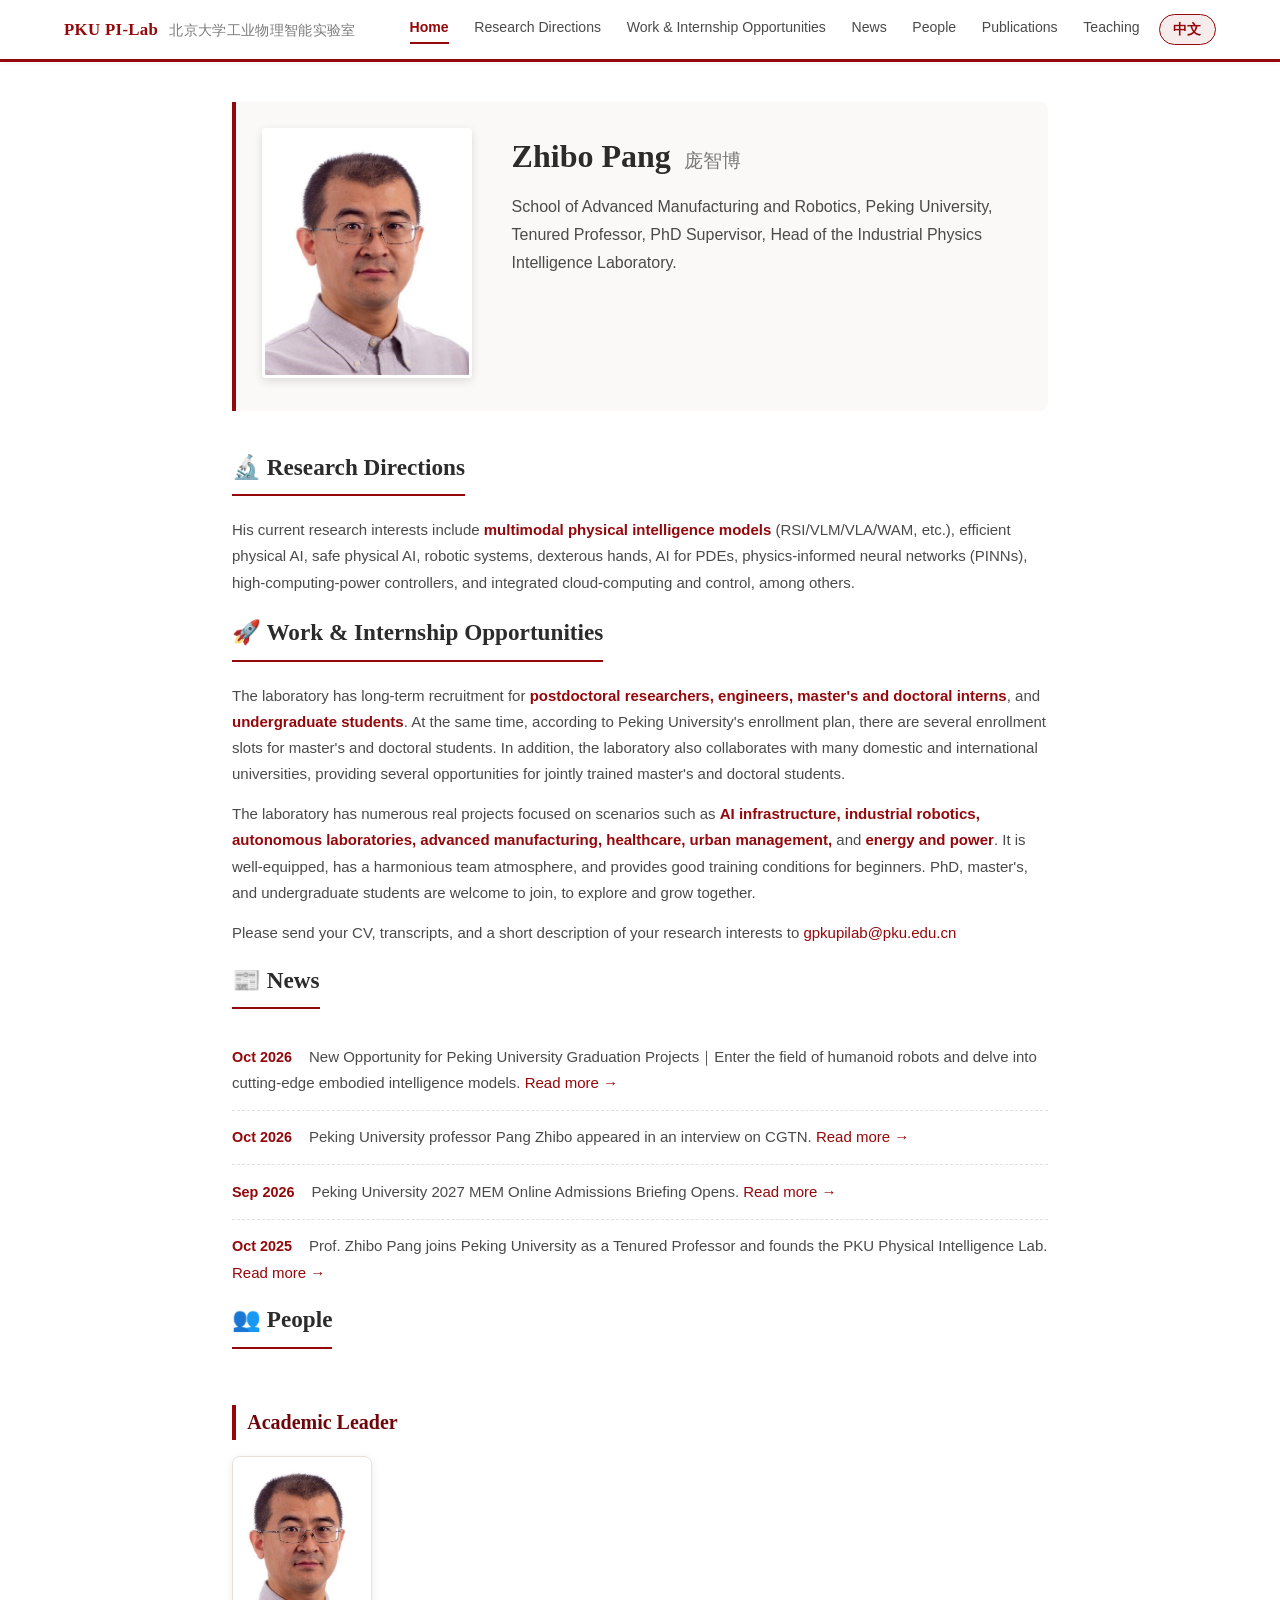
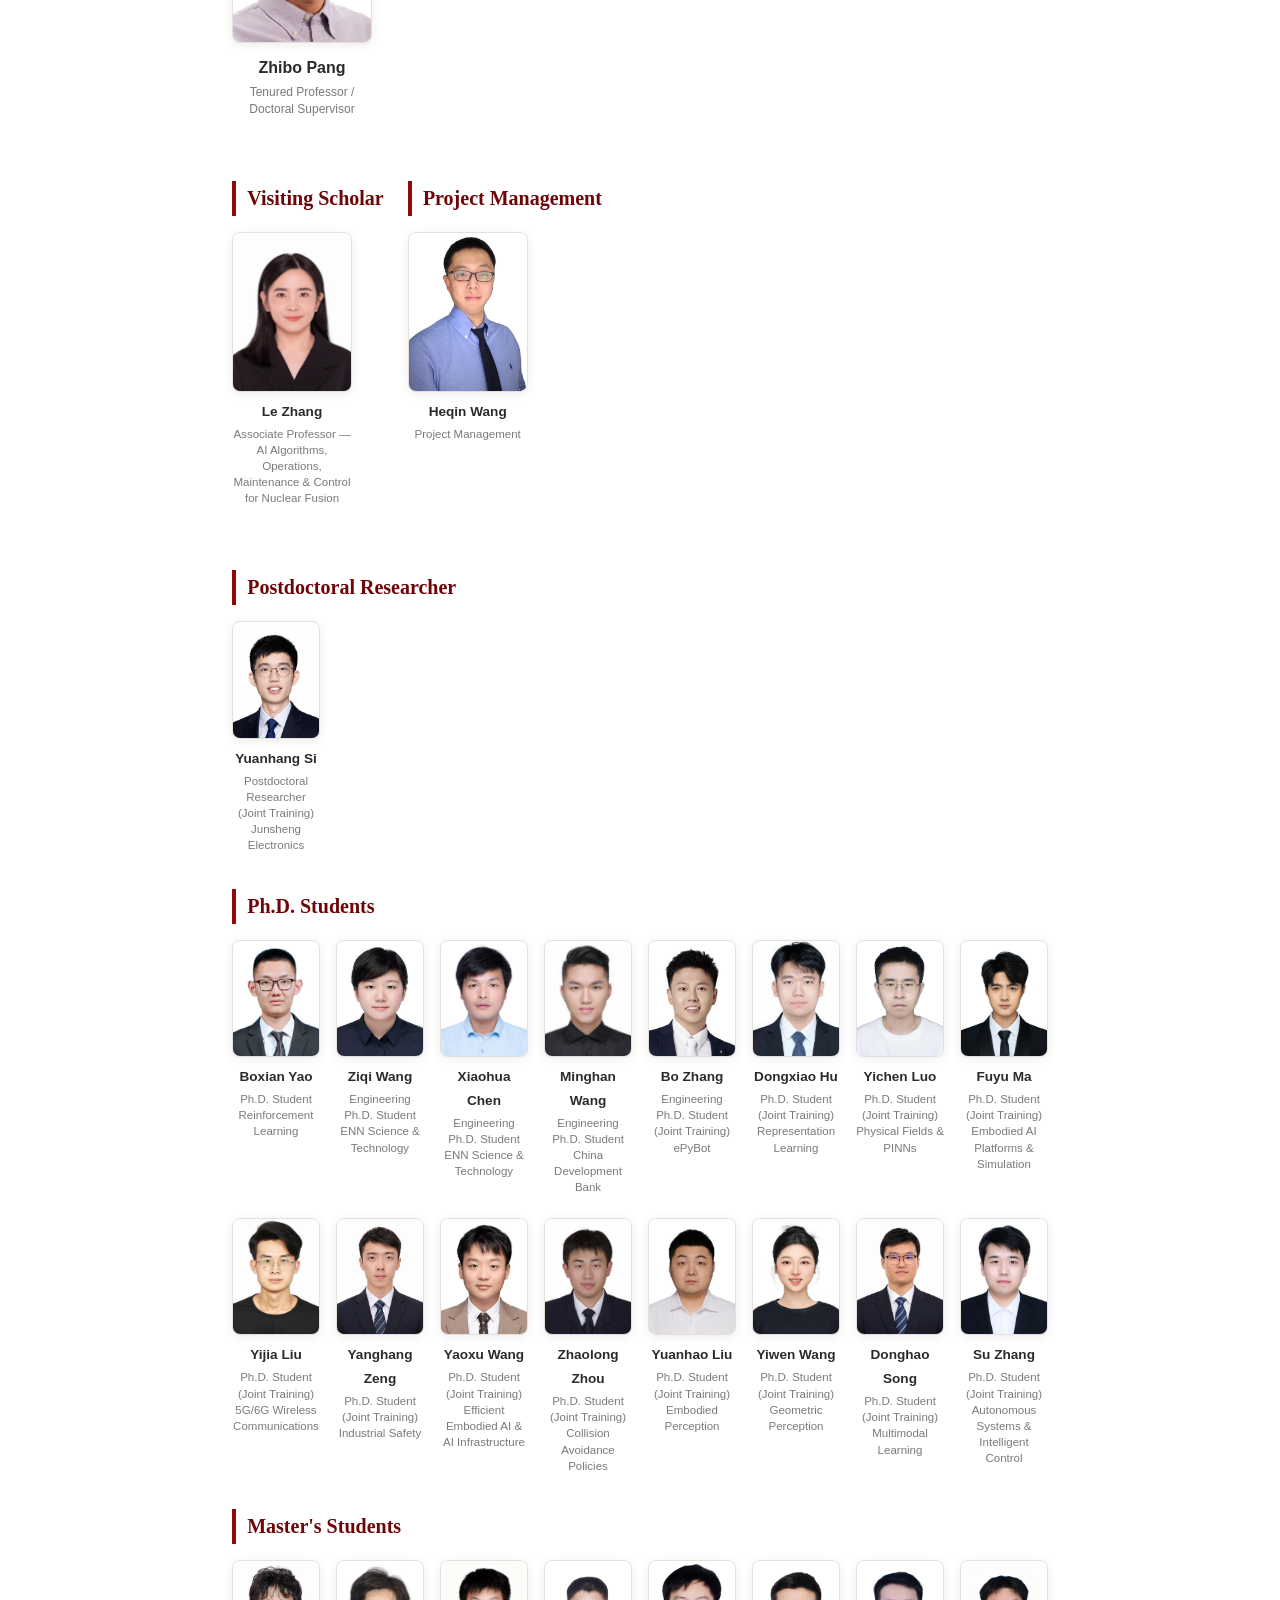
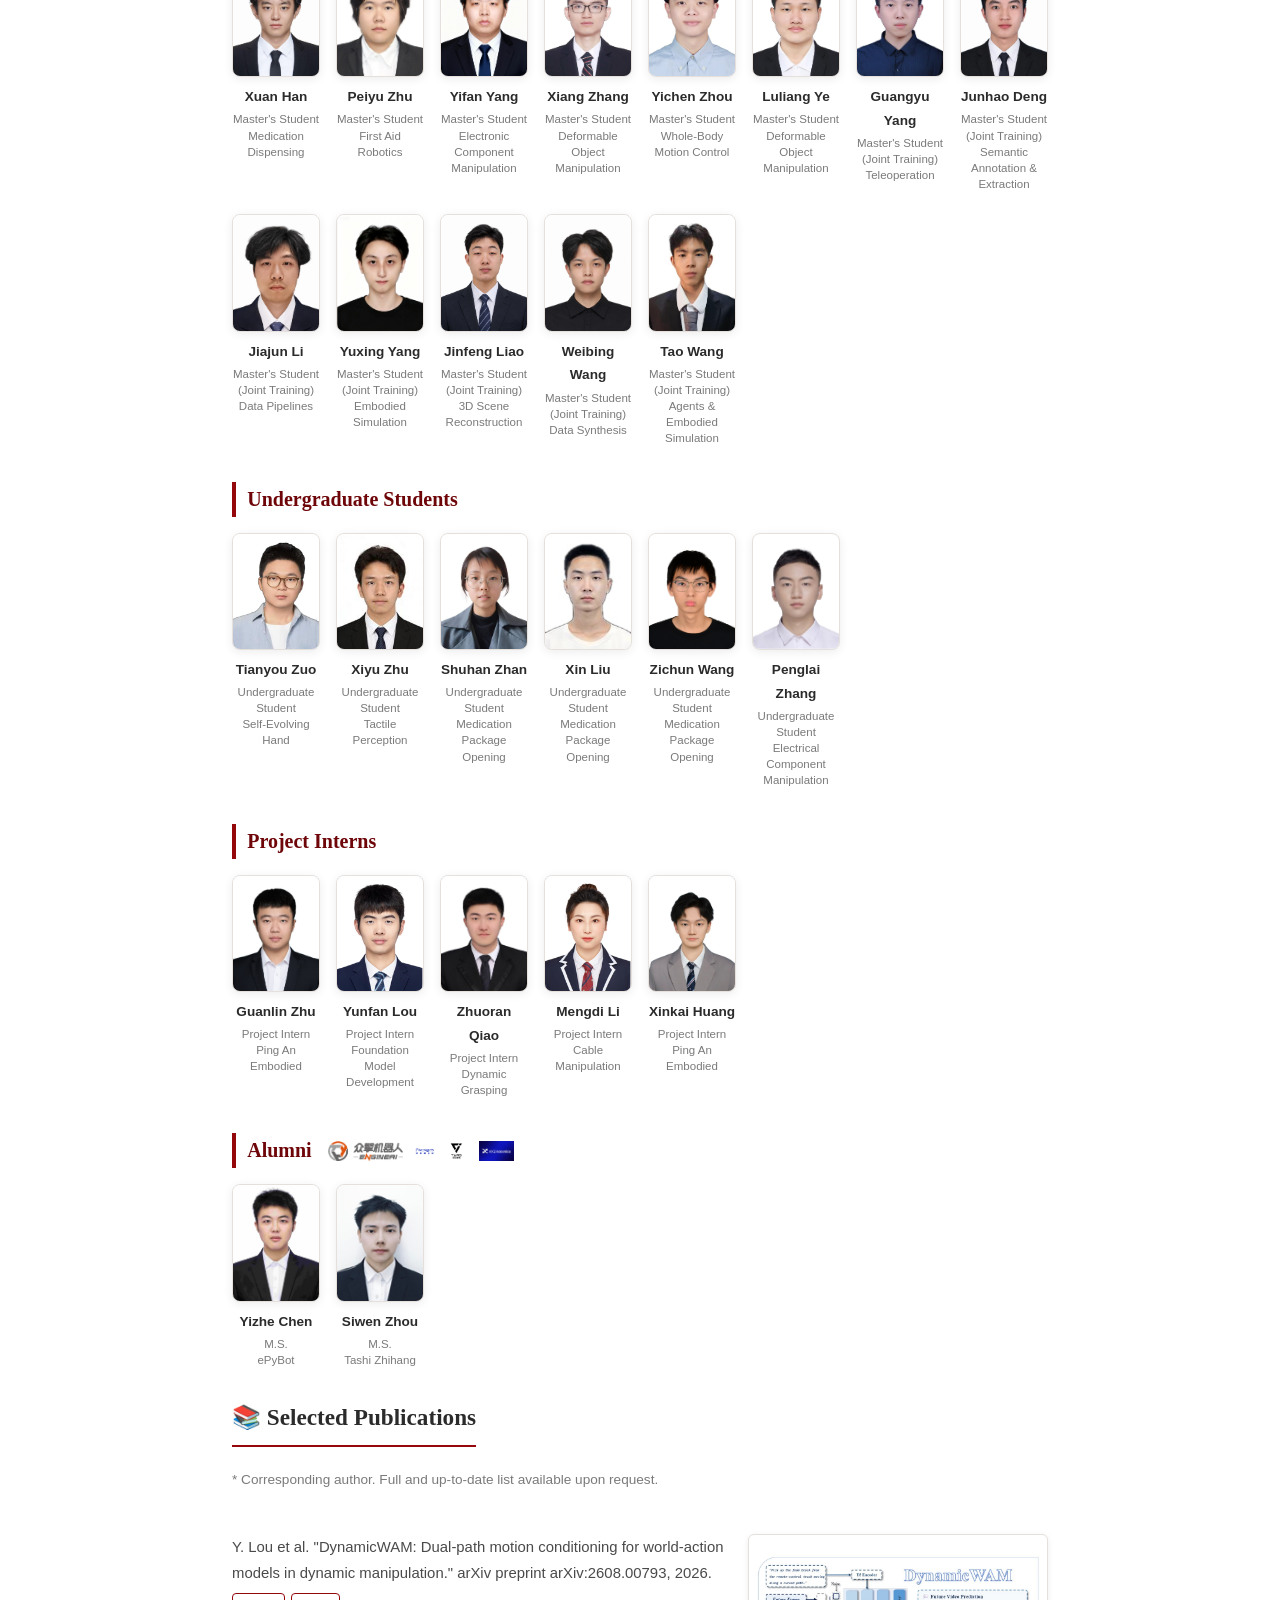
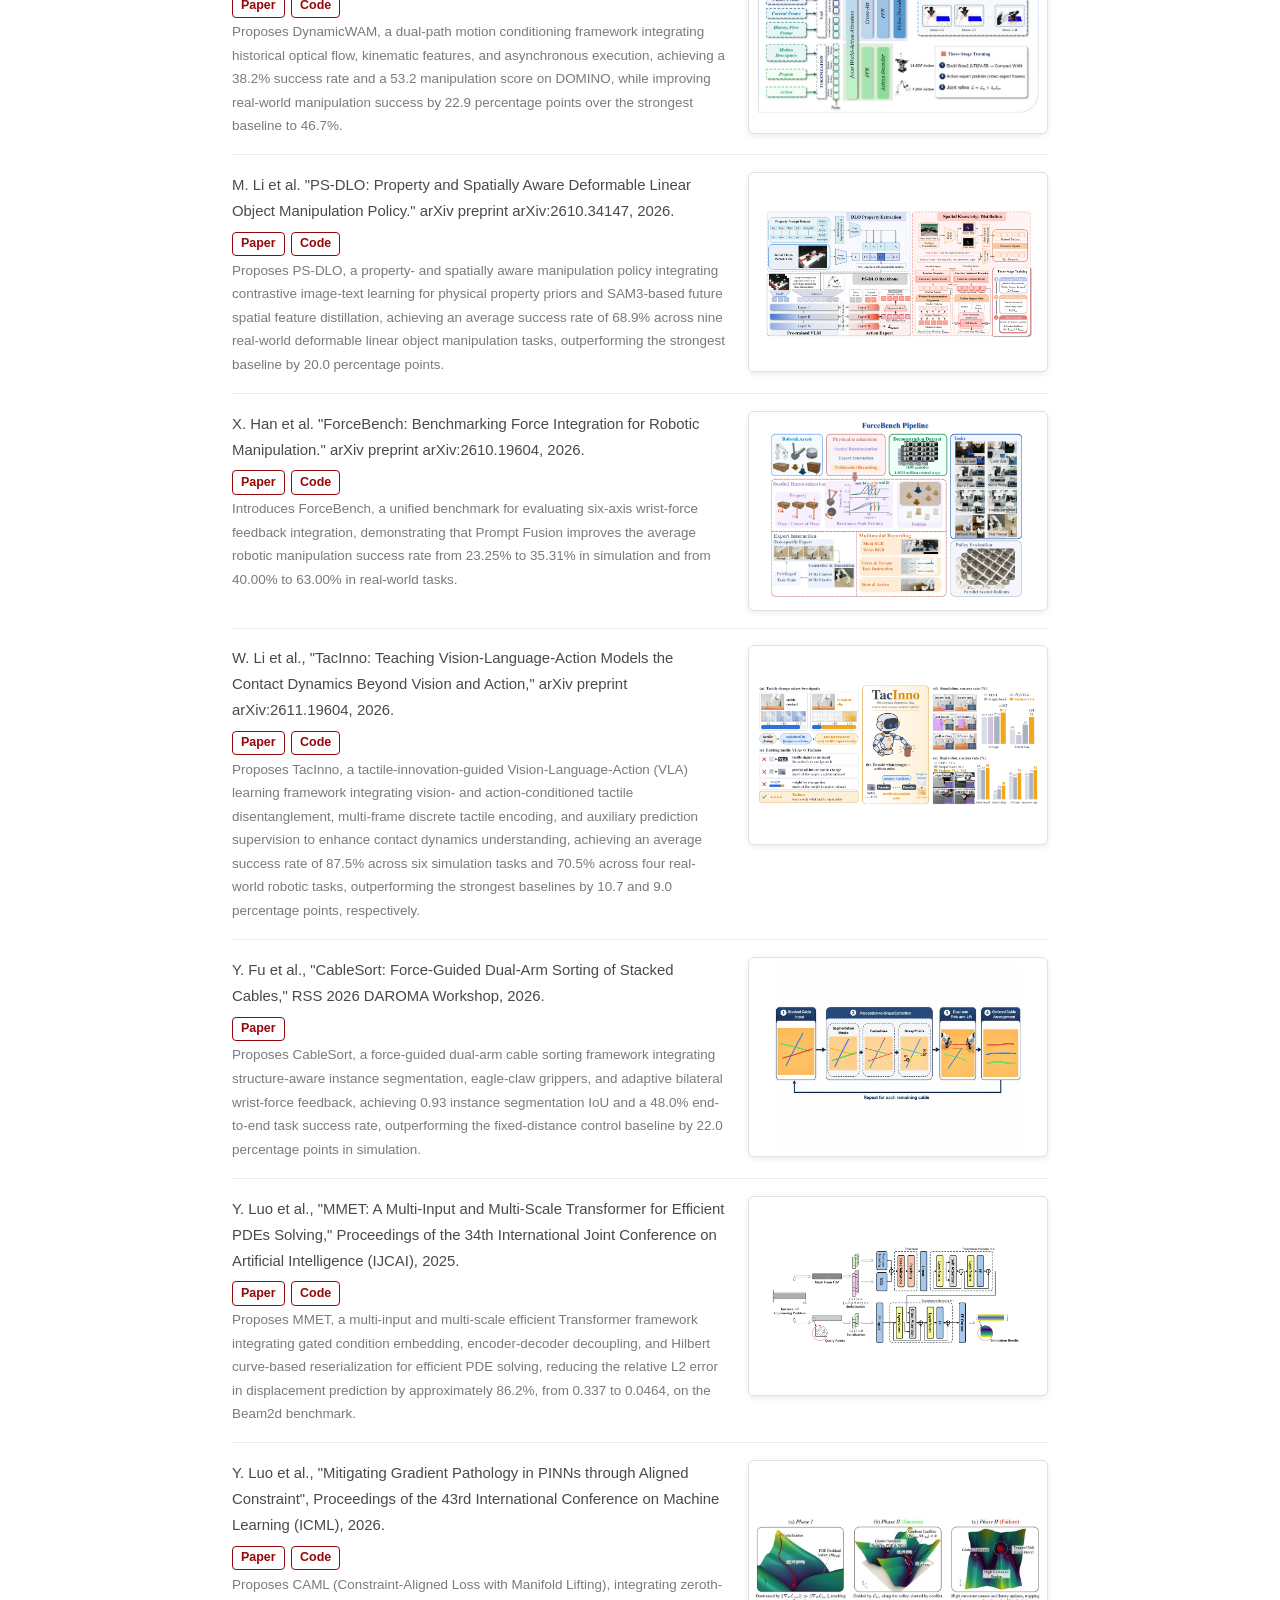
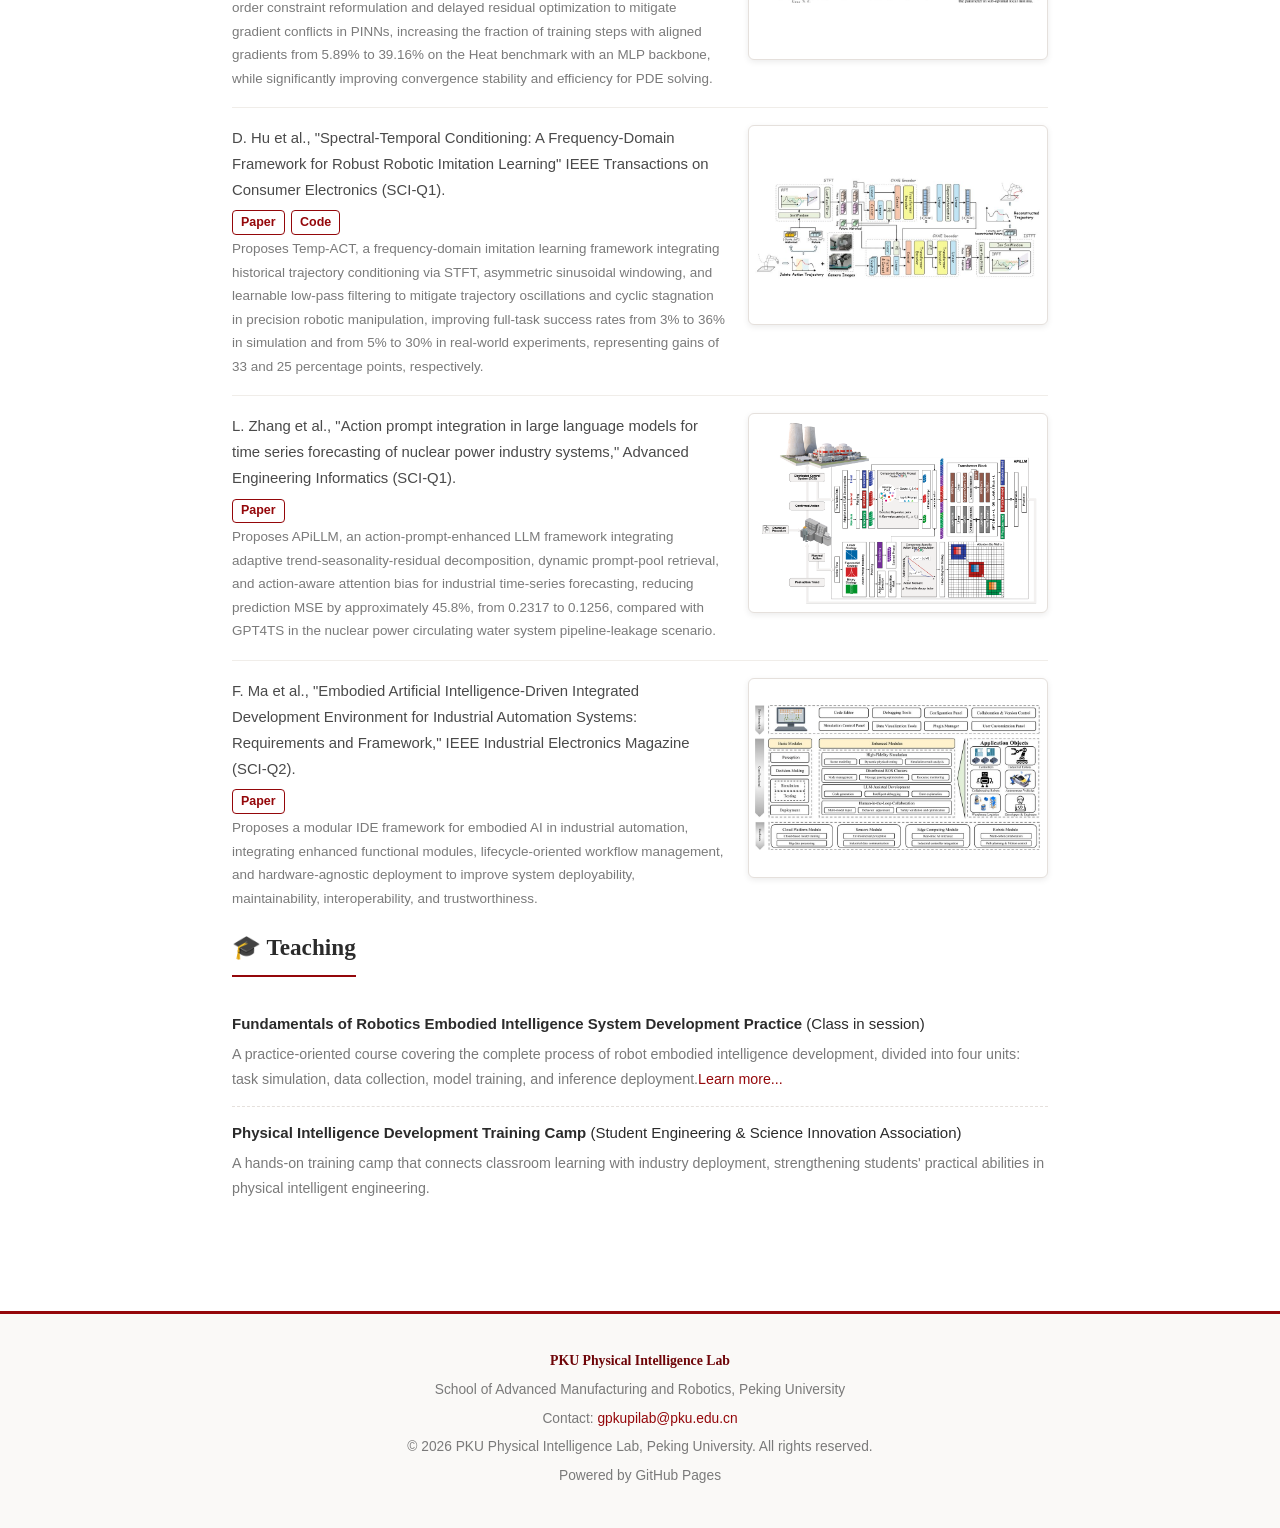
==== commit ef9be48d: "Refactor code structure for improved readability and maintainability" ====
--- a/index.html
+++ b/index.html
@@ -533,6 +533,14 @@
                         <p class="paper-note"><span class="en">Introduces ForceBench, a unified benchmark for evaluating six-axis wrist-force feedback integration, demonstrating that Prompt Fusion improves the average robotic manipulation success rate from 23.25% to 35.31% in simulation and from 40.00% to 63.00% in real-world tasks.</span><span class="zh">提出 ForceBench 力觉融合评测基准，通过对比六种六轴腕部力反馈融合技术，发现 Prompt Fusion 方法将机器人操作任务的平均成功率从 23.25% 提升至 35.31%（仿真），真实环境下从 40.00% 提升至 63.00%。</span></p>
                     </div>
                     <div class="paper-figure"><img src="images/pubs/Edge_enabled_robot_sensing_com_20261028_155930_zq6u.png" alt="Edge-enabled robot sensing-communication-control framework" loading="lazy"></div>
+                </div>
+                <div class="paper-card">
+                    <div class="paper-info">
+                        <p class="paper-cite">W. Li et al., "TacInno: Teaching Vision-Language-Action Models the Contact Dynamics Beyond Vision and Action," arXiv preprint arXiv:2611.19604, 2026.</p>
+                        <p class="paper-links"><a href=" " target="_blank" rel="noopener">Paper</a><a href="https://tacinno.github.io/" target="_blank" rel="noopener">Code</a></p>
+                        <p class="paper-note"><span class="en">Proposes TacInno, a tactile-innovation-guided Vision-Language-Action (VLA) learning framework integrating vision- and action-conditioned tactile disentanglement, multi-frame discrete tactile encoding, and auxiliary prediction supervision to enhance contact dynamics understanding, achieving an average success rate of 87.5% across six simulation tasks and 70.5% across four real-world robotic tasks, outperforming the strongest baselines by 10.7 and 9.0 percentage points, respectively.</span><span class="zh">提出 TacInno 触觉创新驱动的VLA学习框架，通过融合视觉与动作条件化触觉信息解耦、多帧离散触觉编码及辅助预测监督技术，增强机器人对滑移等隐式接触动态的感知能力，在六项仿真任务中实现 87.5% 的平均成功率，较最强基线提升 10.7 个百分点；在四项真实机器人任务中达到 70.5%，提升 9.0 个百分点。</span></p>
+                    </div>
+                    <div class="paper-figure"><img src="images/pubs/TacInno.png" alt="TacInno system" loading="lazy"></div>
                 </div>
                 <div class="paper-card">
                     <div class="paper-info">
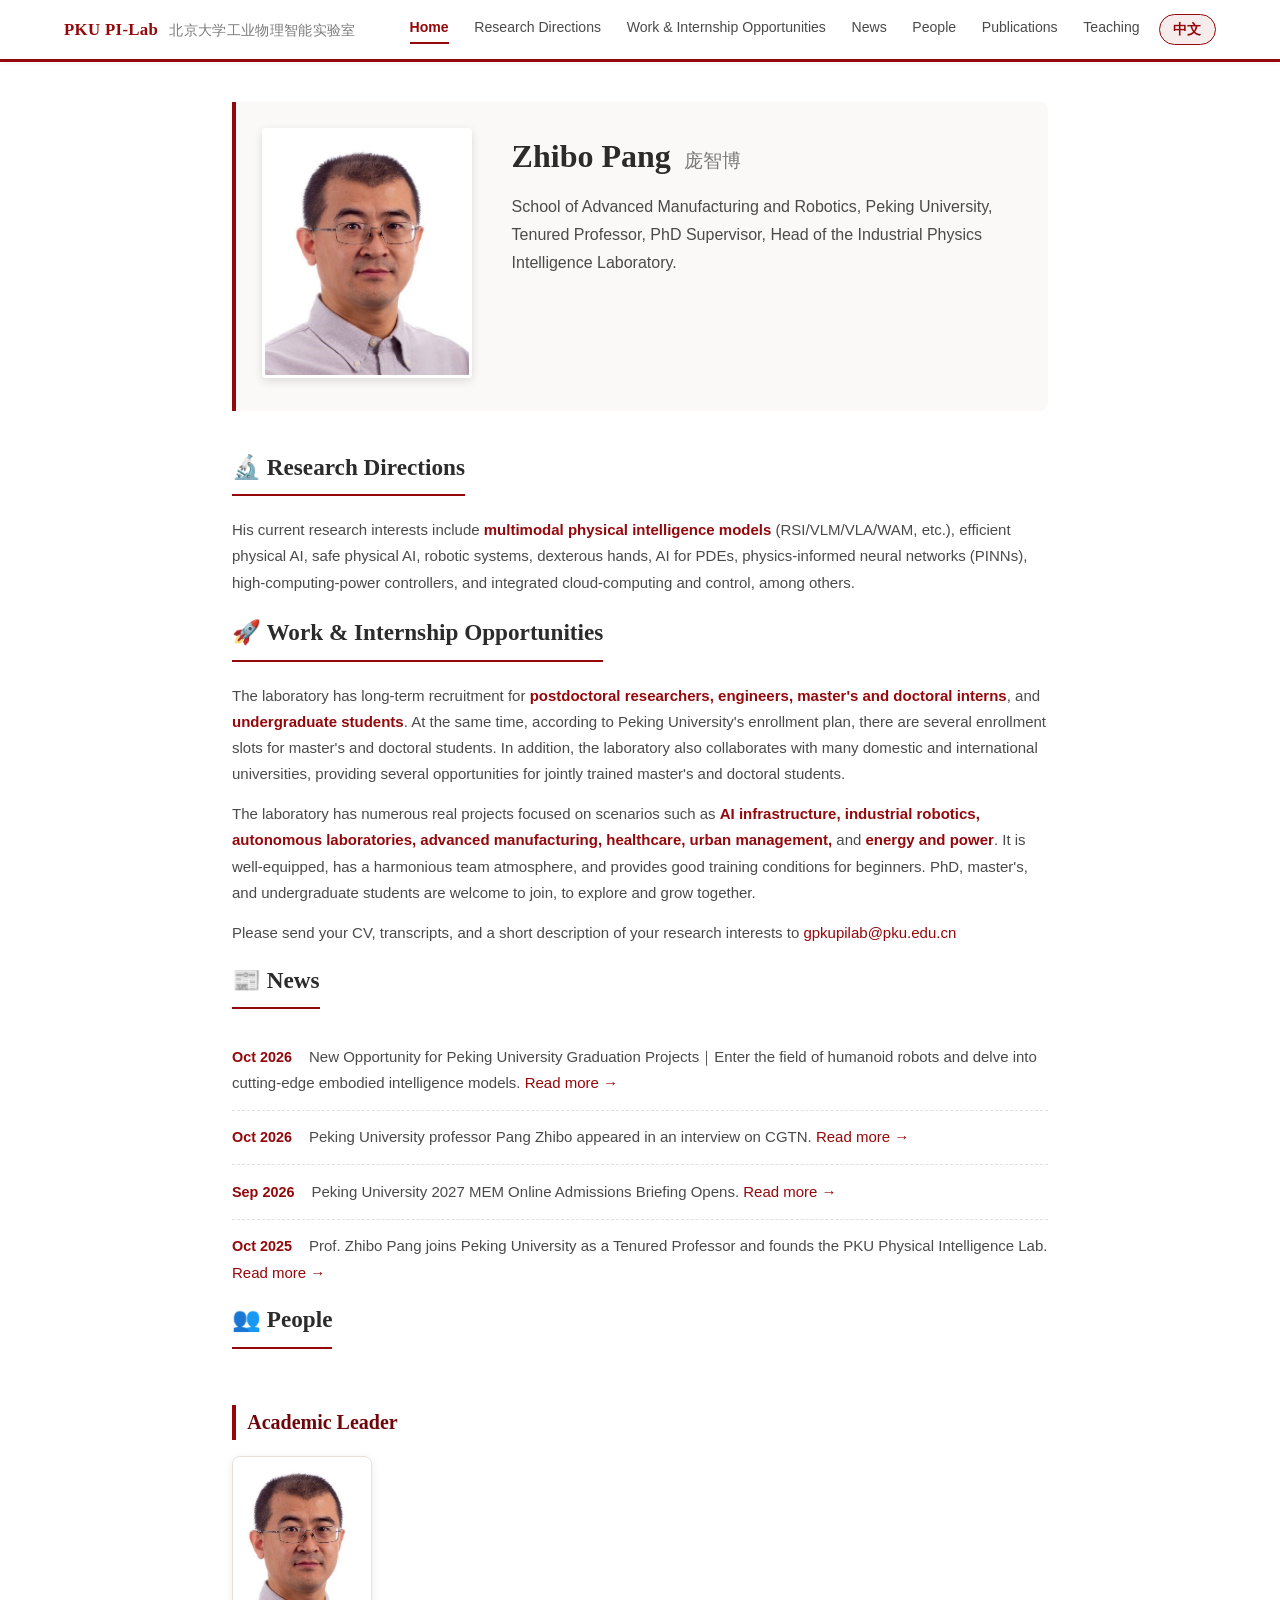
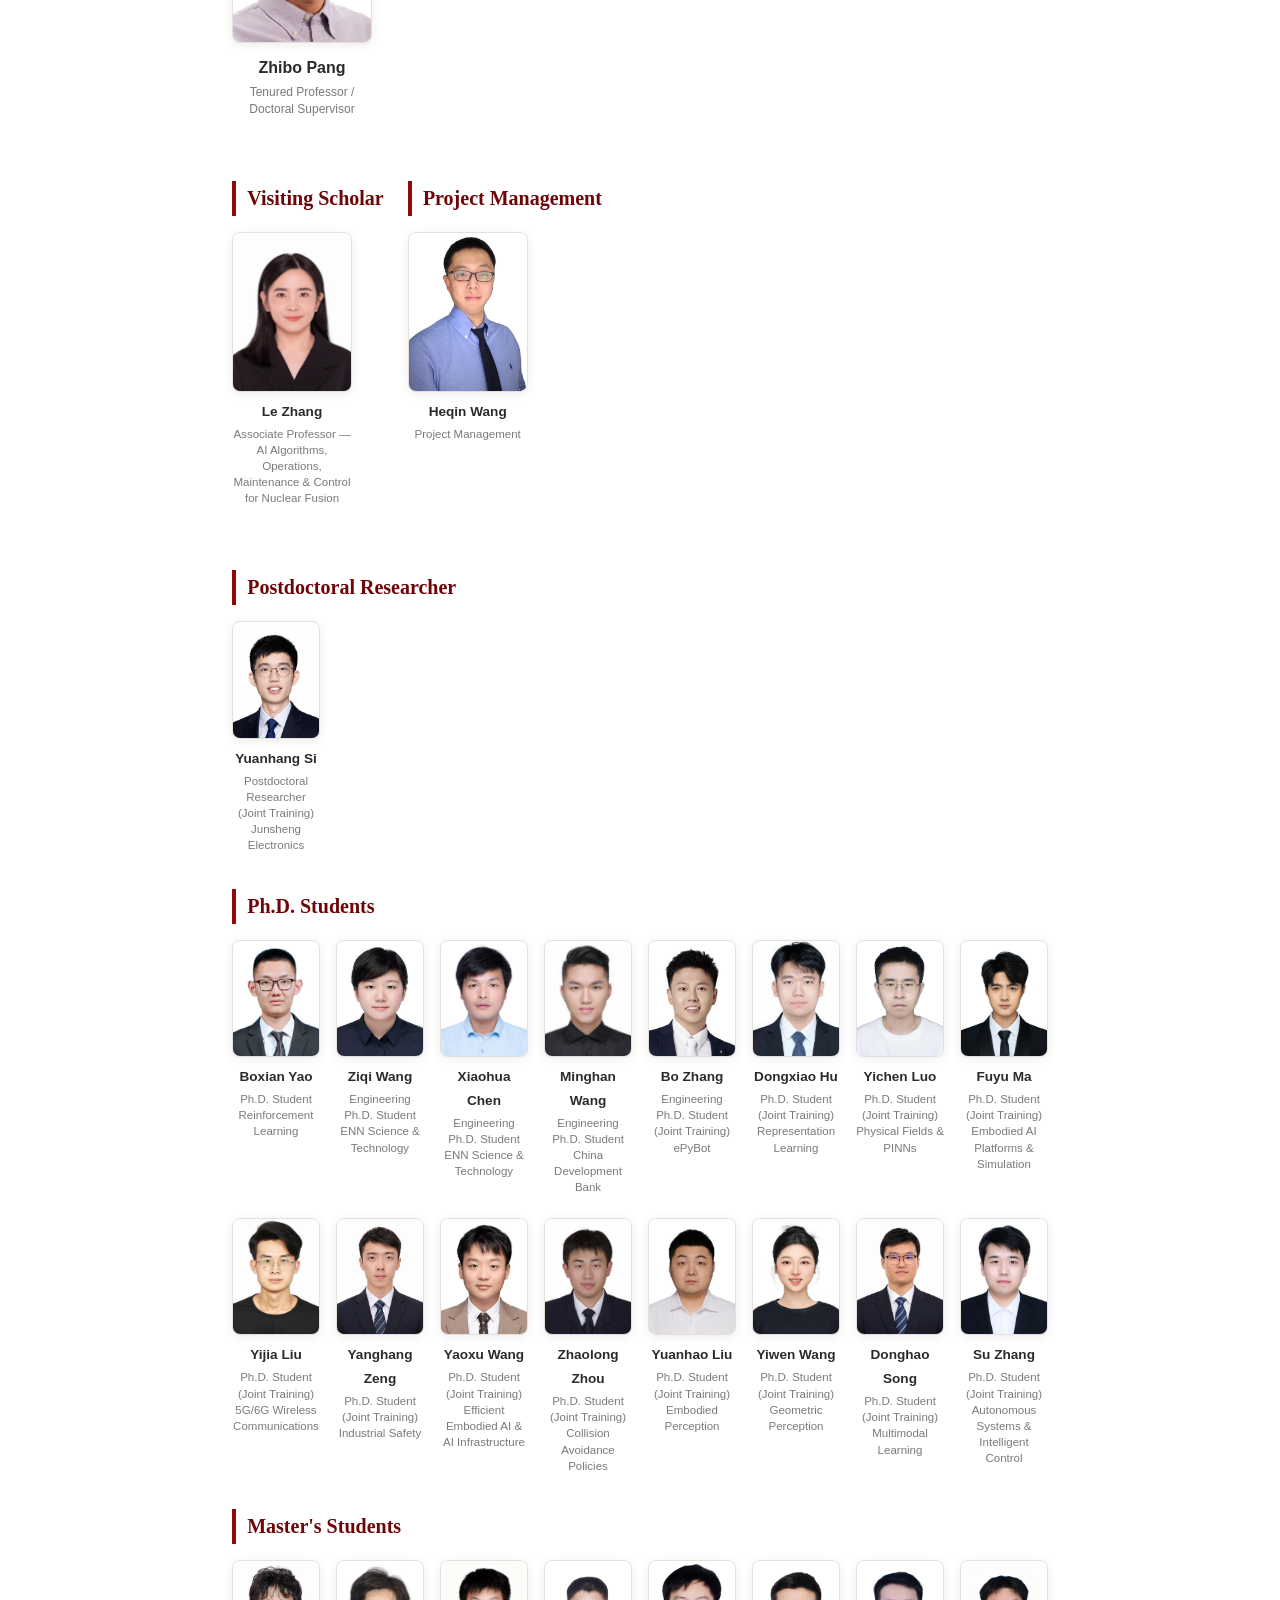
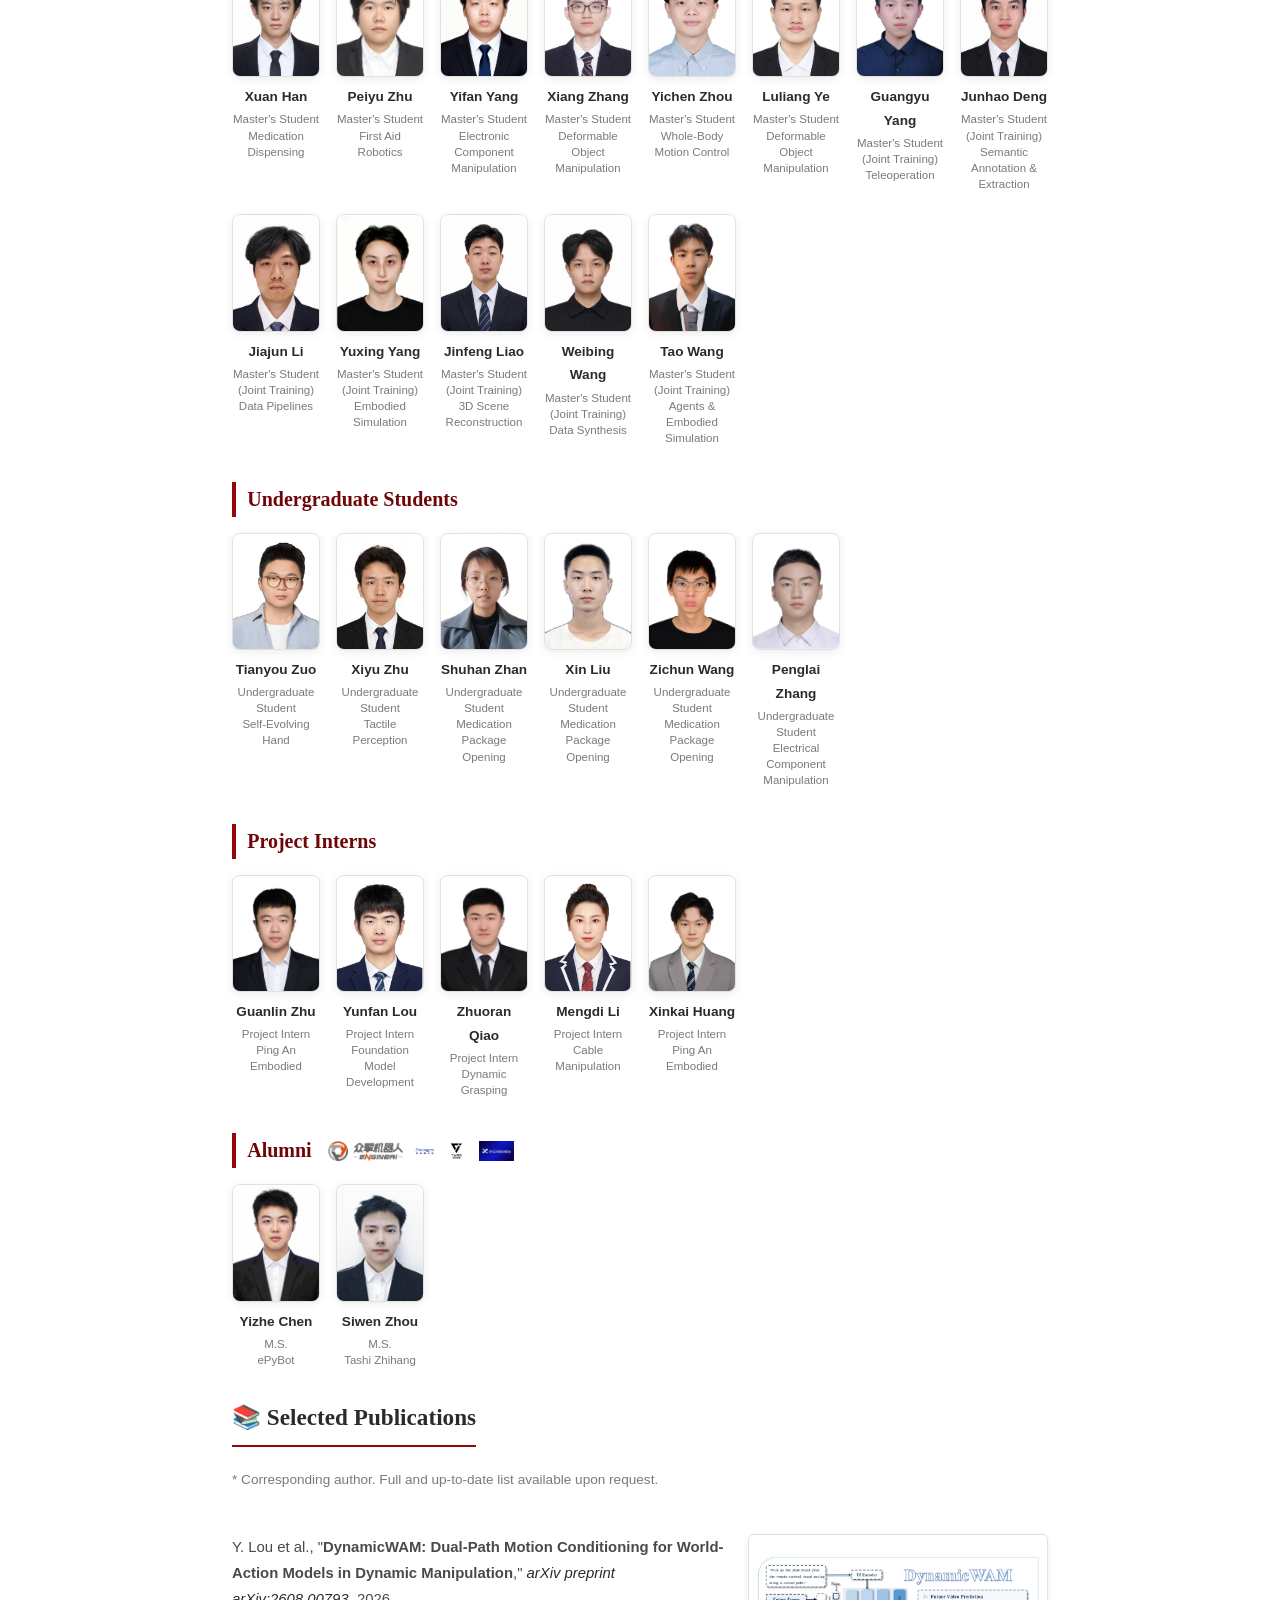
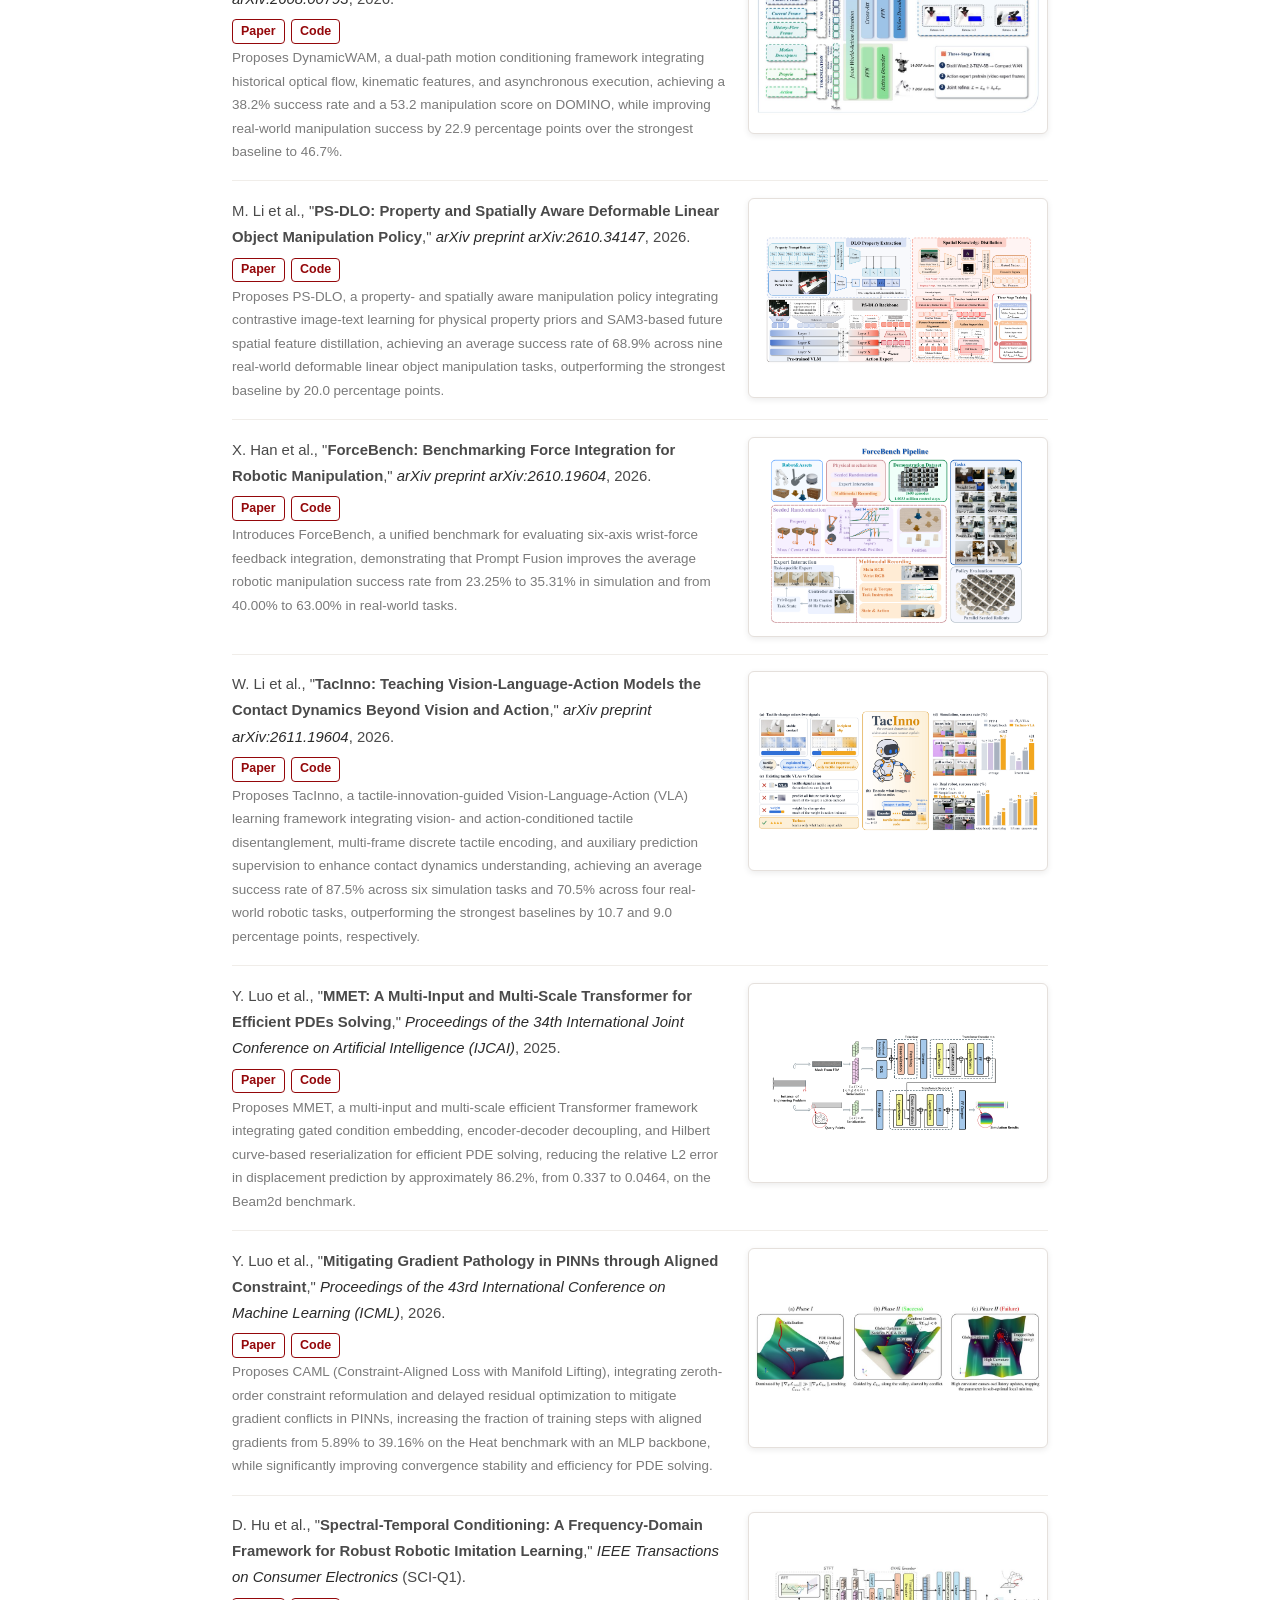
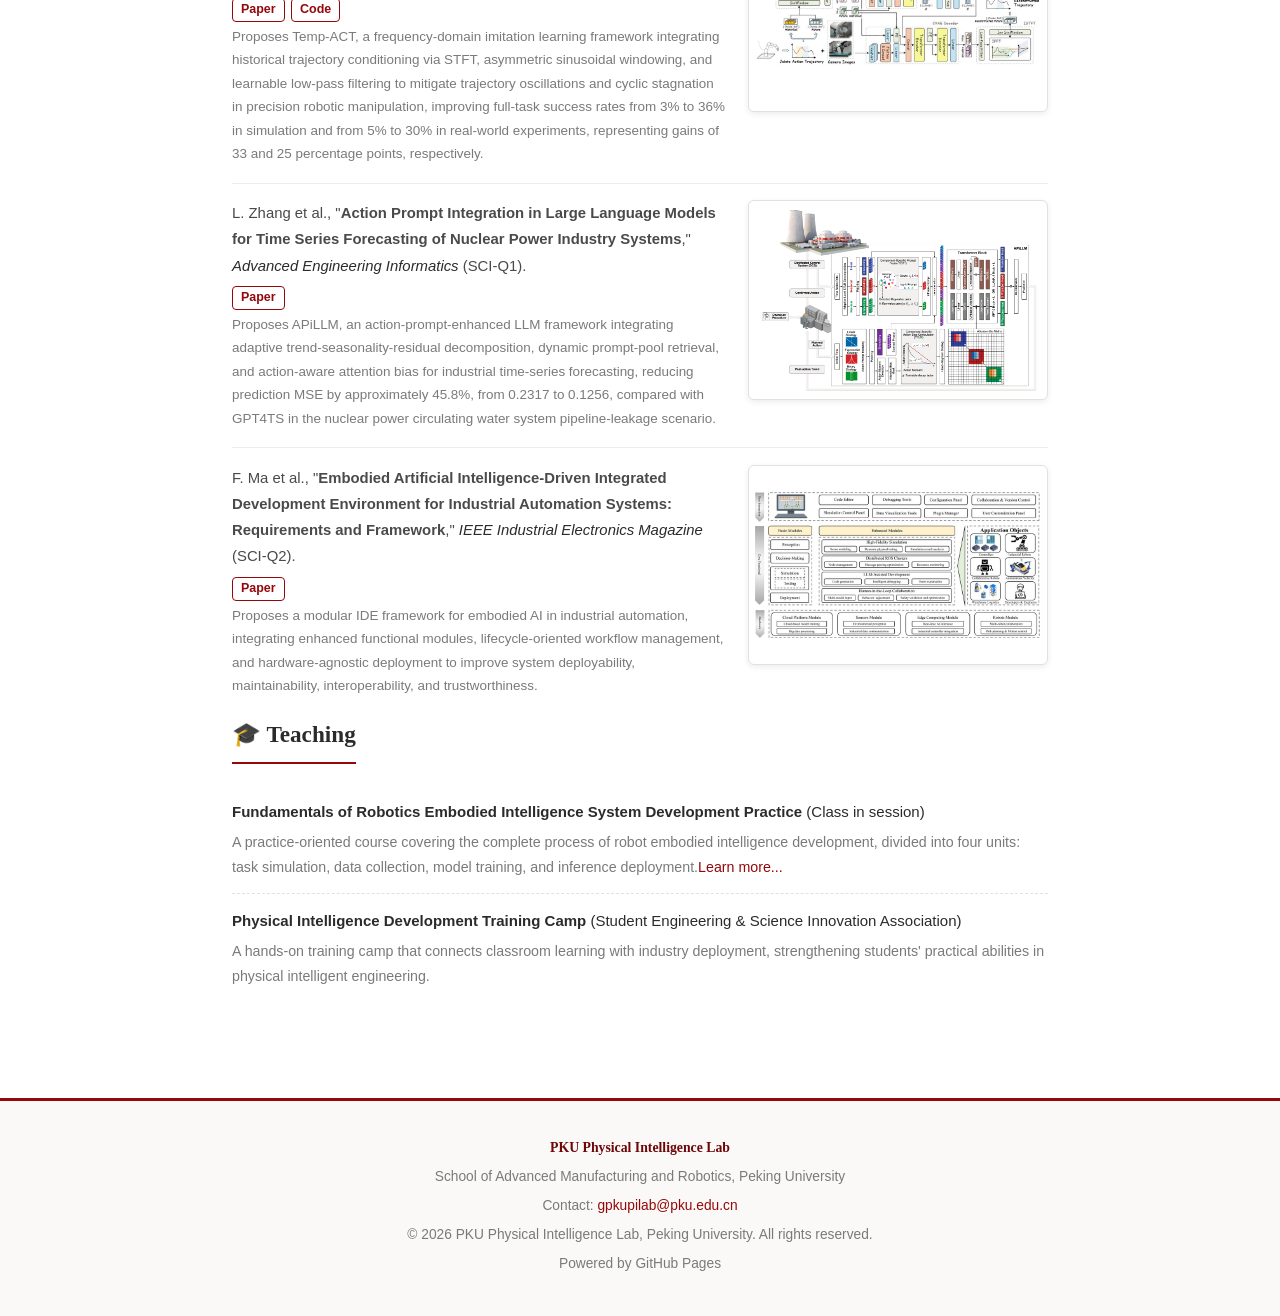
==== commit ea9b1795: "Enhance citation formatting in publications section for improved readability" ====
--- a/index.html
+++ b/index.html
@@ -512,7 +512,7 @@
             <div class="paper-list">
                 <div class="paper-card">
                     <div class="paper-info">
-                        <p class="paper-cite">Y. Lou et al. "DynamicWAM: Dual-path motion conditioning for world-action models in dynamic manipulation." arXiv preprint arXiv:2608.00793, 2026.</p>
+                        <p class="paper-cite">Y. Lou et al., "<strong>DynamicWAM: Dual-Path Motion Conditioning for World-Action Models in Dynamic Manipulation</strong>," <em>arXiv preprint arXiv:2608.00793</em>, 2026.</p>
                         <p class="paper-links"><a href="https://arxiv.org/abs/2608.00793" target="_blank" rel="noopener">Paper</a><a href="https://dynamicwam.github.io/" target="_blank" rel="noopener">Code</a></p>
                         <p class="paper-note"><span class="en">Proposes DynamicWAM, a dual-path motion conditioning framework integrating historical optical flow, kinematic features, and asynchronous execution, achieving a 38.2% success rate and a 53.2 manipulation score on DOMINO, while improving real-world manipulation success by 22.9 percentage points over the strongest baseline to 46.7%.</span><span class="zh">提出 DynamicWAM 双路径运动条件融合技术，通过结合历史光流、运动学特征与异步执行机制，在 DOMINO 基准上实现 38.2% 的任务成功率和 53.2 的操作评分，真实环境下平均成功率达到 46.7%，较最强基线提升 22.9 个百分点。</span></p>
                     </div>
@@ -520,7 +520,7 @@
                 </div>
                 <div class="paper-card">
                     <div class="paper-info">
-                        <p class="paper-cite">M. Li et al. "PS-DLO: Property and Spatially Aware Deformable Linear Object Manipulation Policy." arXiv preprint arXiv:2610.34147, 2026.</p>
+                        <p class="paper-cite">M. Li et al., "<strong>PS-DLO: Property and Spatially Aware Deformable Linear Object Manipulation Policy</strong>," <em>arXiv preprint arXiv:2610.34147</em>, 2026.</p>
                         <p class="paper-links"><a href="https://arxiv.org/abs/2610.34147" target="_blank" rel="noopener">Paper</a><a href="https://github.com/LMD4790/PS-DLO" target="_blank" rel="noopener">Code</a></p>
                         <p class="paper-note"><span class="en">Proposes PS-DLO, a property- and spatially aware manipulation policy integrating contrastive image-text learning for physical property priors and SAM3-based future spatial feature distillation, achieving an average success rate of 68.9% across nine real-world deformable linear object manipulation tasks, outperforming the strongest baseline by 20.0 percentage points.</span><span class="zh">提出 PS-DLO 物理属性与空间感知融合策略，通过结合对比式图文学习提取物体属性先验，并利用 SAM3 进行未来空间特征蒸馏，在 9 项真实机器人柔性线状物体操作任务中实现 68.9% 的平均成功率，较最强基线提升 20.0 个百分点。</span></p>
                     </div>
@@ -528,7 +528,7 @@
                 </div>
                 <div class="paper-card">
                     <div class="paper-info">
-                        <p class="paper-cite">X. Han et al. "ForceBench: Benchmarking Force Integration for Robotic Manipulation." arXiv preprint arXiv:2610.19604, 2026.</p>
+                        <p class="paper-cite">X. Han et al., "<strong>ForceBench: Benchmarking Force Integration for Robotic Manipulation</strong>," <em>arXiv preprint arXiv:2610.19604</em>, 2026.</p>
                         <p class="paper-links"><a href="https://arxiv.org/abs/2610.19604" target="_blank" rel="noopener">Paper</a><a href="https://github.com/forcebench-platform/ForceBench" target="_blank" rel="noopener">Code</a></p>
                         <p class="paper-note"><span class="en">Introduces ForceBench, a unified benchmark for evaluating six-axis wrist-force feedback integration, demonstrating that Prompt Fusion improves the average robotic manipulation success rate from 23.25% to 35.31% in simulation and from 40.00% to 63.00% in real-world tasks.</span><span class="zh">提出 ForceBench 力觉融合评测基准，通过对比六种六轴腕部力反馈融合技术，发现 Prompt Fusion 方法将机器人操作任务的平均成功率从 23.25% 提升至 35.31%（仿真），真实环境下从 40.00% 提升至 63.00%。</span></p>
                     </div>
@@ -536,55 +536,55 @@
                 </div>
                 <div class="paper-card">
                     <div class="paper-info">
-                        <p class="paper-cite">W. Li et al., "TacInno: Teaching Vision-Language-Action Models the Contact Dynamics Beyond Vision and Action," arXiv preprint arXiv:2611.19604, 2026.</p>
+                        <p class="paper-cite">W. Li et al., "<strong>TacInno: Teaching Vision-Language-Action Models the Contact Dynamics Beyond Vision and Action</strong>," <em>arXiv preprint arXiv:2611.19604</em>, 2026.</p>
                         <p class="paper-links"><a href=" " target="_blank" rel="noopener">Paper</a><a href="https://tacinno.github.io/" target="_blank" rel="noopener">Code</a></p>
                         <p class="paper-note"><span class="en">Proposes TacInno, a tactile-innovation-guided Vision-Language-Action (VLA) learning framework integrating vision- and action-conditioned tactile disentanglement, multi-frame discrete tactile encoding, and auxiliary prediction supervision to enhance contact dynamics understanding, achieving an average success rate of 87.5% across six simulation tasks and 70.5% across four real-world robotic tasks, outperforming the strongest baselines by 10.7 and 9.0 percentage points, respectively.</span><span class="zh">提出 TacInno 触觉创新驱动的VLA学习框架，通过融合视觉与动作条件化触觉信息解耦、多帧离散触觉编码及辅助预测监督技术，增强机器人对滑移等隐式接触动态的感知能力，在六项仿真任务中实现 87.5% 的平均成功率，较最强基线提升 10.7 个百分点；在四项真实机器人任务中达到 70.5%，提升 9.0 个百分点。</span></p>
                     </div>
                     <div class="paper-figure"><img src="images/pubs/TacInno.png" alt="TacInno system" loading="lazy"></div>
                 </div>
+                <!-- <div class="paper-card">
+                    <div class="paper-info">
+                        <p class="paper-cite">Y. Fu et al., "<strong>CableSort: Force-Guided Dual-Arm Sorting of Stacked Cables</strong>," <em>RSS 2026 DAROMA Workshop</em>, 2026.</p>
+                        <p class="paper-links"><a href="https://rss2026-beyond-rigidity.github.io/accepted_papers/3_CableSort_Force_Guided_Dual_.pdf" target="_blank" rel="noopener">Paper</a></p>
+                        <p class="paper-note"><span class="en">Proposes CableSort, a force-guided dual-arm cable sorting framework integrating structure-aware instance segmentation, eagle-claw grippers, and adaptive bilateral wrist-force feedback, achieving 0.93 instance segmentation IoU and a 48.0% end-to-end task success rate, outperforming the fixed-distance control baseline by 22.0 percentage points in simulation.</span><span class="zh">提出 CableSort 力觉引导双臂线缆分拣框架，通过融合结构感知实例分割、鹰爪式夹爪与双腕力突变自适应控制技术，实现 0.93 的实例分割 IoU 和 48.0% 的端到端任务成功率，较固定距离控制基线提升 22.0 个百分点（仿真环境）。</span></p>
+                    </div>
+                    <div class="paper-figure"><img src="images/pubs/pub_cablesort.jpg" alt="CableSort system" loading="lazy"></div>
+                </div> -->
                 <div class="paper-card">
                     <div class="paper-info">
-                        <p class="paper-cite">Y. Fu et al., "CableSort: Force-Guided Dual-Arm Sorting of Stacked Cables," RSS 2026 DAROMA Workshop, 2026.</p>
-                        <p class="paper-links"><a href="https://rss2026-beyond-rigidity.github.io/accepted_papers/3_CableSort_Force_Guided_Dual_.pdf" target="_blank" rel="noopener">Paper</a></p>
-                        <p class="paper-note"><span class="en">Proposes CableSort, a force-guided dual-arm cable sorting framework integrating structure-aware instance segmentation, eagle-claw grippers, and adaptive bilateral wrist-force feedback, achieving 0.93 instance segmentation IoU and a 48.0% end-to-end task success rate, outperforming the fixed-distance control baseline by 22.0 percentage points in simulation.</span><span class="zh">提出 CableSort 力觉引导双臂线缆分拣框架，通过融合结构感知实例分割、鹰爪式夹爪与双腕力突变自适应控制技术，实现 0.93 的实例分割 IoU 和 48.0% 的端到端任务成功率，较固定距离控制基线提升 22.0 个百分点（仿真环境）。</span></p>
-                    </div>
-                    <div class="paper-figure"><img src="images/pubs/pub_cablesort.jpg" alt="CableSort system" loading="lazy"></div>
+                        <p class="paper-cite">Y. Luo et al., "<strong>MMET: A Multi-Input and Multi-Scale Transformer for Efficient PDEs Solving</strong>," <em>Proceedings of the 34th International Joint Conference on Artificial Intelligence (IJCAI)</em>, 2025.</p>
+                        <p class="paper-links"><a href="https://dl.acm.org/doi/abs/10.24963/ijcai.2025/849" target="_blank" rel="noopener">Paper</a><a href="https://github.com/YichenLuo-0/MMET" target="_blank" rel="noopener">Code</a></p>
+                        <p class="paper-note"><span class="en">Proposes MMET, a multi-input and multi-scale efficient Transformer framework integrating gated condition embedding, encoder-decoder decoupling, and Hilbert curve-based reserialization for efficient PDE solving, reducing the relative L2 error in displacement prediction by approximately 86.2%, from 0.337 to 0.0464, on the Beam2d benchmark.</span><span class="zh">提出 MMET 多输入多尺度高效 Transformer 框架，通过融合门控条件嵌入、编码器-解码器解耦及 Hilbert 曲线重序列化技术，实现高效偏微分方程求解，在 Beam2d 基准上将位移预测的相对 L2 误差从 0.337 降至 0.0464，降低约 86.2%。</span></p>
+                    </div>
+                    <div class="paper-figure"><img src="images/pubs/MMET_neural_operator_20261028_160139_mfhr.png" alt="MMET neural operator" loading="lazy"></div>
                 </div>
                 <div class="paper-card">
                     <div class="paper-info">
-                        <p class="paper-cite">Y. Luo et al., "MMET: A Multi-Input and Multi-Scale Transformer for Efficient PDEs Solving," Proceedings of the 34th International Joint Conference on Artificial Intelligence (IJCAI), 2025.</p>
-                        <p class="paper-links"><a href="https://dl.acm.org/doi/abs/10.24963/ijcai.2025/849" target="_blank" rel="noopener">Paper</a><a href="https://github.com/YichenLuo-0/MMET" target="_blank" rel="noopener">Code</a></p>
-                        <p class="paper-note"><span class="en">Proposes MMET, a multi-input and multi-scale efficient Transformer framework integrating gated condition embedding, encoder-decoder decoupling, and Hilbert curve-based reserialization for efficient PDE solving, reducing the relative L2 error in displacement prediction by approximately 86.2%, from 0.337 to 0.0464, on the Beam2d benchmark.</span><span class="zh">提出 MMET 多输入多尺度高效 Transformer 框架，通过融合门控条件嵌入、编码器-解码器解耦及 Hilbert 曲线重序列化技术，实现高效偏微分方程求解，在 Beam2d 基准上将位移预测的相对 L2 误差从 0.337 降至 0.0464，降低约 86.2%。</span></p>
-                    </div>
-                    <div class="paper-figure"><img src="images/pubs/MMET_neural_operator_20261028_160139_mfhr.png" alt="MMET neural operator" loading="lazy"></div>
+                        <p class="paper-cite">Y. Luo et al., "<strong>Mitigating Gradient Pathology in PINNs through Aligned Constraint</strong>," <em>Proceedings of the 43rd International Conference on Machine Learning (ICML)</em>, 2026.</p>
+                        <p class="paper-links"><a href="https://proceedings.mlr.press/v306/luo26am.html" target="_blank" rel="noopener">Paper</a><a href="https://github.com/YichenLuo-0/CAML" target="_blank" rel="noopener">Code</a></p>
+                        <p class="paper-note"><span class="en">Proposes CAML (Constraint-Aligned Loss with Manifold Lifting), integrating zeroth-order constraint reformulation and delayed residual optimization to mitigate gradient conflicts in PINNs, increasing the fraction of training steps with aligned gradients from 5.89% to 39.16% on the Heat benchmark with an MLP backbone, while significantly improving convergence stability and efficiency for PDE solving.</span><span class="zh">提出 CAML（约束对齐与流形提升）技术，通过零阶项约束重构与残差损失延迟机制缓解物理信息神经网络（PINNs）的梯度冲突，在 Heat 基准的 MLP 架构上将梯度方向一致的训练步数占比从 5.89% 提升至 39.16%，显著改善 PDE 求解的收敛稳定性与效率。</span></p>
+                    </div>
+                    <div class="paper-figure"><img src="images/pubs/pub_caml.jpg" alt="CAML method" loading="lazy"></div>
                 </div>
                 <div class="paper-card">
                     <div class="paper-info">
-                        <p class="paper-cite">Y. Luo et al., "Mitigating Gradient Pathology in PINNs through Aligned Constraint", Proceedings of the 43rd International Conference on Machine Learning (ICML), 2026.</p>
-                        <p class="paper-links"><a href="https://proceedings.mlr.press/v306/luo26am.html" target="_blank" rel="noopener">Paper</a><a href="https://github.com/YichenLuo-0/CAML" target="_blank" rel="noopener">Code</a></p>
-                        <p class="paper-note"><span class="en">Proposes CAML (Constraint-Aligned Loss with Manifold Lifting), integrating zeroth-order constraint reformulation and delayed residual optimization to mitigate gradient conflicts in PINNs, increasing the fraction of training steps with aligned gradients from 5.89% to 39.16% on the Heat benchmark with an MLP backbone, while significantly improving convergence stability and efficiency for PDE solving.</span><span class="zh">提出 CAML（约束对齐与流形提升）技术，通过零阶项约束重构与残差损失延迟机制缓解物理信息神经网络（PINNs）的梯度冲突，在 Heat 基准的 MLP 架构上将梯度方向一致的训练步数占比从 5.89% 提升至 39.16%，显著改善 PDE 求解的收敛稳定性与效率。</span></p>
-                    </div>
-                    <div class="paper-figure"><img src="images/pubs/pub_caml.jpg" alt="CAML method" loading="lazy"></div>
+                        <p class="paper-cite">D. Hu et al., "<strong>Spectral-Temporal Conditioning: A Frequency-Domain Framework for Robust Robotic Imitation Learning</strong>," <em>IEEE Transactions on Consumer Electronics</em> (SCI-Q1).</p>
+                        <p class="paper-links"><a href="https://doi.org/10.1109/TCE.2026.3692732" target="_blank" rel="noopener">Paper</a><a href="https://github.com/LLL-EMANon/Temp_ACT" target="_blank" rel="noopener">Code</a></p>
+                        <p class="paper-note"><span class="en">Proposes Temp-ACT, a frequency-domain imitation learning framework integrating historical trajectory conditioning via STFT, asymmetric sinusoidal windowing, and learnable low-pass filtering to mitigate trajectory oscillations and cyclic stagnation in precision robotic manipulation, improving full-task success rates from 3% to 36% in simulation and from 5% to 30% in real-world experiments, representing gains of 33 and 25 percentage points, respectively.</span><span class="zh">提出 Temp-ACT 频域增强模仿学习框架，通过融合历史轨迹短时傅里叶变换（STFT）、非对称正弦窗及可学习低通滤波技术，缓解机器人精密操作中的轨迹振荡与循环停滞问题，将端到端任务成功率从 3% 提升至 36%（仿真），从 5% 提升至 30%（真实环境），分别提高 33 和 25 个百分点。</span></p>
+                    </div>
+                    <div class="paper-figure"><img src="images/pubs/pub_tempact.jpg" alt="Temp-ACT framework" loading="lazy"></div>
                 </div>
                 <div class="paper-card">
                     <div class="paper-info">
-                        <p class="paper-cite">D. Hu et al., "Spectral-Temporal Conditioning: A Frequency-Domain Framework for Robust Robotic Imitation Learning" IEEE Transactions on Consumer Electronics (SCI-Q1).</p>
-                        <p class="paper-links"><a href="https://doi.org/10.1109/TCE.2026.3692732" target="_blank" rel="noopener">Paper</a><a href="https://github.com/LLL-EMANon/Temp_ACT" target="_blank" rel="noopener">Code</a></p>
-                        <p class="paper-note"><span class="en">Proposes Temp-ACT, a frequency-domain imitation learning framework integrating historical trajectory conditioning via STFT, asymmetric sinusoidal windowing, and learnable low-pass filtering to mitigate trajectory oscillations and cyclic stagnation in precision robotic manipulation, improving full-task success rates from 3% to 36% in simulation and from 5% to 30% in real-world experiments, representing gains of 33 and 25 percentage points, respectively.</span><span class="zh">提出 Temp-ACT 频域增强模仿学习框架，通过融合历史轨迹短时傅里叶变换（STFT）、非对称正弦窗及可学习低通滤波技术，缓解机器人精密操作中的轨迹振荡与循环停滞问题，将端到端任务成功率从 3% 提升至 36%（仿真），从 5% 提升至 30%（真实环境），分别提高 33 和 25 个百分点。</span></p>
-                    </div>
-                    <div class="paper-figure"><img src="images/pubs/pub_tempact.jpg" alt="Temp-ACT framework" loading="lazy"></div>
+                        <p class="paper-cite">L. Zhang et al., "<strong>Action Prompt Integration in Large Language Models for Time Series Forecasting of Nuclear Power Industry Systems</strong>," <em>Advanced Engineering Informatics</em> (SCI-Q1).</p>
+                        <p class="paper-links"><a href="https://www.sciencedirect.com/science/article/pii/S1474034626007251" target="_blank" rel="noopener">Paper</a></p>
+                        <p class="paper-note"><span class="en">Proposes APiLLM, an action-prompt-enhanced LLM framework integrating adaptive trend-seasonality-residual decomposition, dynamic prompt-pool retrieval, and action-aware attention bias for industrial time-series forecasting, reducing prediction MSE by approximately 45.8%, from 0.2317 to 0.1256, compared with GPT4TS in the nuclear power circulating water system pipeline-leakage scenario.</span><span class="zh">提出 APiLLM 动作提示增强大语言模型时序预测框架，通过融合趋势-季节性-残差自适应分解、动态提示池检索与动作感知注意力偏置技术，提升工业系统在操作干预和异常工况下的预测精度，在核电循环水系统管道泄漏场景中将预测均方误差（MSE）从 0.2317 降至 0.1256，较基线降低约 45.8%。</span></p>
+                    </div>
+                    <div class="paper-figure"><img src="images/pubs/pub_nuclear.png" alt="Action prompt integration in LLMs for time series forecasting" loading="lazy"></div>
                 </div>
                 <div class="paper-card">
                     <div class="paper-info">
-                        <p class="paper-cite">L. Zhang et al., "Action prompt integration in large language models for time series forecasting of nuclear power industry systems," Advanced Engineering Informatics (SCI-Q1).</p>
-                        <p class="paper-links"><a href="https://www.sciencedirect.com/science/article/pii/S1474034626007251" target="_blank" rel="noopener">Paper</a></p>
-                        <p class="paper-note"><span class="en">Proposes APiLLM, an action-prompt-enhanced LLM framework integrating adaptive trend-seasonality-residual decomposition, dynamic prompt-pool retrieval, and action-aware attention bias for industrial time-series forecasting, reducing prediction MSE by approximately 45.8%, from 0.2317 to 0.1256, compared with GPT4TS in the nuclear power circulating water system pipeline-leakage scenario.</span><span class="zh">提出 APiLLM 动作提示增强大语言模型时序预测框架，通过融合趋势-季节性-残差自适应分解、动态提示池检索与动作感知注意力偏置技术，提升工业系统在操作干预和异常工况下的预测精度，在核电循环水系统管道泄漏场景中将预测均方误差（MSE）从 0.2317 降至 0.1256，较基线降低约 45.8%。</span></p>
-                    </div>
-                    <div class="paper-figure"><img src="images/pubs/pub_nuclear.png" alt="Action prompt integration in LLMs for time series forecasting" loading="lazy"></div>
-                </div>
-                <div class="paper-card">
-                    <div class="paper-info">
-                        <p class="paper-cite">F. Ma et al., "Embodied Artificial Intelligence-Driven Integrated Development Environment for Industrial Automation Systems: Requirements and Framework," IEEE Industrial Electronics Magazine (SCI-Q2).</p>
+                        <p class="paper-cite">F. Ma et al., "<strong>Embodied Artificial Intelligence-Driven Integrated Development Environment for Industrial Automation Systems: Requirements and Framework</strong>," <em>IEEE Industrial Electronics Magazine</em> (SCI-Q2).</p>
                         <p class="paper-links"><a href="https://doi.org/10.1109/MIE.2026.3694206" target="_blank" rel="noopener">Paper</a></p>
                         <p class="paper-note"><span class="en">Proposes a modular IDE framework for embodied AI in industrial automation, integrating enhanced functional modules, lifecycle-oriented workflow management, and hardware-agnostic deployment to improve system deployability, maintainability, interoperability, and trustworthiness.</span><span class="zh">提出面向工业自动化具身智能的模块化集成开发环境（IDE）概念框架，通过融合功能模块增强、全生命周期工作流管理及硬件无关部署技术，提升具身智能系统的可部署性、可维护性、互操作性与安全可信性。</span></p>
                     </div>
@@ -941,6 +941,106 @@
         }
     })();
 
+    (function () {
+        var HISTORY_URL = 'http://www.lll.sia.cn/';
+        var SEQ_GAP_MS = 1500;   // "/" 与 "t" 之间允许的最长间隔
+        var PROMPT = 'guest@pi-lab:~$';
+
+        var term = null, body = null, input = null;
+        var slashAt = 0;
+
+        function isTyping(el) {
+            if (!el) return false;
+            var tag = el.tagName;
+            return tag === 'INPUT' || tag === 'TEXTAREA' || tag === 'SELECT' || el.isContentEditable;
+        }
+
+        function build() {
+            term = document.createElement('div');
+            term.className = 'page-terminal';
+            term.setAttribute('role', 'dialog');
+            term.setAttribute('aria-label', 'Terminal');
+            term.innerHTML =
+                '<div class="page-terminal-bar"><span>pi-lab terminal</span>' +
+                '<button type="button" class="page-terminal-close" aria-label="Close">×</button></div>' +
+                '<div class="page-terminal-body">' +
+                '<div class="page-terminal-out"></div>' +
+                '<div class="page-terminal-row"><span class="page-terminal-prompt"></span>' +
+                '<input class="page-terminal-input" type="text" autocomplete="off" autocapitalize="off" spellcheck="false" aria-label="Terminal input"></div>' +
+                '</div>';
+            document.body.appendChild(term);
+            body = term.querySelector('.page-terminal-body');
+            input = term.querySelector('.page-terminal-input');
+            term.querySelector('.page-terminal-prompt').textContent = PROMPT;
+
+            term.querySelector('.page-terminal-close').addEventListener('click', close);
+            body.addEventListener('click', function () { input.focus(); });
+            input.addEventListener('keydown', function (e) {
+                if (e.key === 'Enter') {
+                    var cmd = input.value;
+                    input.value = '';
+                    run(cmd);
+                } else if (e.key === 'Escape') {
+                    close();
+                }
+            });
+            print("Type 'help' for available commands.");
+        }
+
+        function print(text) {
+            var line = document.createElement('div');
+            line.className = 'page-terminal-line';
+            line.textContent = text;
+            term.querySelector('.page-terminal-out').appendChild(line);
+            body.scrollTop = body.scrollHeight;
+        }
+
+        function run(raw) {
+            print(PROMPT + ' ' + raw);
+            var cmd = raw.trim().toLowerCase();
+            if (!cmd) return;
+            if (cmd === 'history') {
+                print('Redirecting to ' + HISTORY_URL + ' ...');
+                setTimeout(function () { window.location.href = HISTORY_URL; }, 600);
+            } else if (cmd === 'help') {
+                print('history   open ' + HISTORY_URL);
+                print('clear     clear the screen');
+                print('exit      close the terminal (or press Esc)');
+            } else if (cmd === 'clear') {
+                term.querySelector('.page-terminal-out').innerHTML = '';
+            } else if (cmd === 'exit') {
+                close();
+            } else {
+                print(cmd + ': command not found');
+            }
+        }
+
+        function open() {
+            if (!term) build();
+            term.hidden = false;
+            input.focus();
+        }
+
+        function close() {
+            if (term) term.hidden = true;
+        }
+
+        document.addEventListener('keydown', function (e) {
+            if (e.ctrlKey || e.metaKey || e.altKey || e.isComposing) return;
+            if (isTyping(e.target)) return;   // 终端自身的输入框也在此被排除
+            if (e.key === '/') {
+                slashAt = Date.now();
+                e.preventDefault();           // 避免 Firefox 的「/ 快速查找」吞掉后面的 t
+            } else if ((e.key === 't' || e.key === 'T') && Date.now() - slashAt <= SEQ_GAP_MS) {
+                slashAt = 0;
+                e.preventDefault();           // 不让这个 t 落进终端输入框
+                open();
+            } else {
+                slashAt = 0;
+            }
+        });
+    })();
+
 </script>
 
 </body>
--- a/style.css
+++ b/style.css
@@ -959,3 +959,89 @@
         padding: 1.5rem 1rem;
     }
 }
+
+/* ========== 彩蛋：页面终端（输入 /t 呼出） ========== */
+.page-terminal {
+    position: fixed;
+    left: 50%;
+    bottom: 24px;
+    transform: translateX(-50%);
+    width: min(680px, calc(100vw - 32px));
+    height: 320px;
+    display: flex;
+    flex-direction: column;
+    background: rgba(18, 16, 20, 0.96);
+    border: 1px solid #3a3338;
+    border-radius: 8px;
+    box-shadow: 0 12px 40px rgba(0, 0, 0, 0.35);
+    font-family: Consolas, "SF Mono", Menlo, "Courier New", monospace;
+    font-size: 13px;
+    line-height: 1.6;
+    color: #e6e1dc;
+    z-index: 9998;
+    overflow: hidden;
+}
+
+.page-terminal[hidden] {
+    display: none;
+}
+
+.page-terminal-bar {
+    display: flex;
+    justify-content: space-between;
+    align-items: center;
+    padding: 6px 12px;
+    background: #2a2428;
+    border-bottom: 1px solid #3a3338;
+    color: #a89f9a;
+    font-size: 12px;
+    user-select: none;
+}
+
+.page-terminal-close {
+    background: none;
+    border: none;
+    color: #a89f9a;
+    font-size: 16px;
+    line-height: 1;
+    cursor: pointer;
+    padding: 0 4px;
+}
+
+.page-terminal-close:hover {
+    color: #fff;
+}
+
+.page-terminal-body {
+    flex: 1;
+    overflow-y: auto;
+    padding: 10px 12px;
+    cursor: text;
+}
+
+.page-terminal-line {
+    white-space: pre-wrap;
+    word-break: break-all;
+}
+
+.page-terminal-prompt {
+    color: #ff6b6b;
+    margin-right: 0.5em;
+    white-space: nowrap;
+}
+
+.page-terminal-row {
+    display: flex;
+}
+
+.page-terminal-input {
+    flex: 1;
+    min-width: 0;
+    background: none;
+    border: none;
+    outline: none;
+    color: inherit;
+    font: inherit;
+    padding: 0;
+    caret-color: #e8b04b;
+}
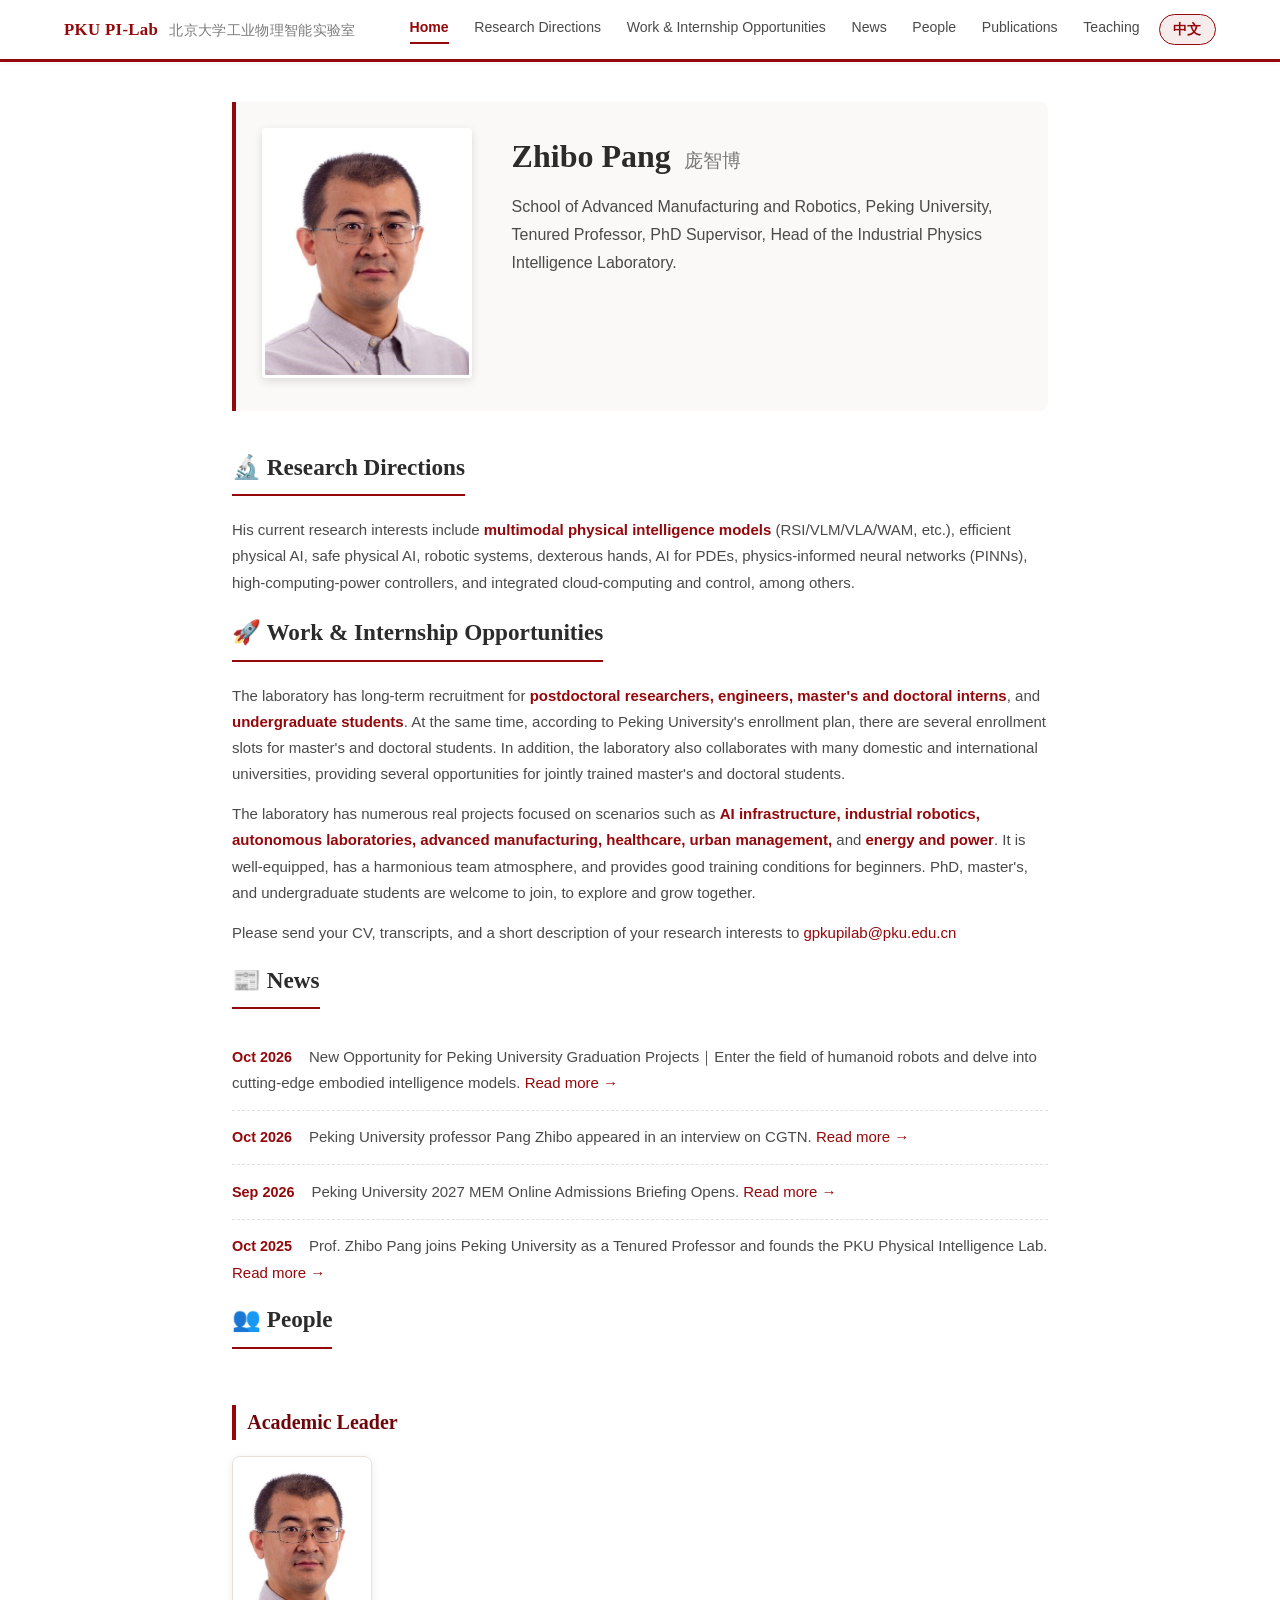
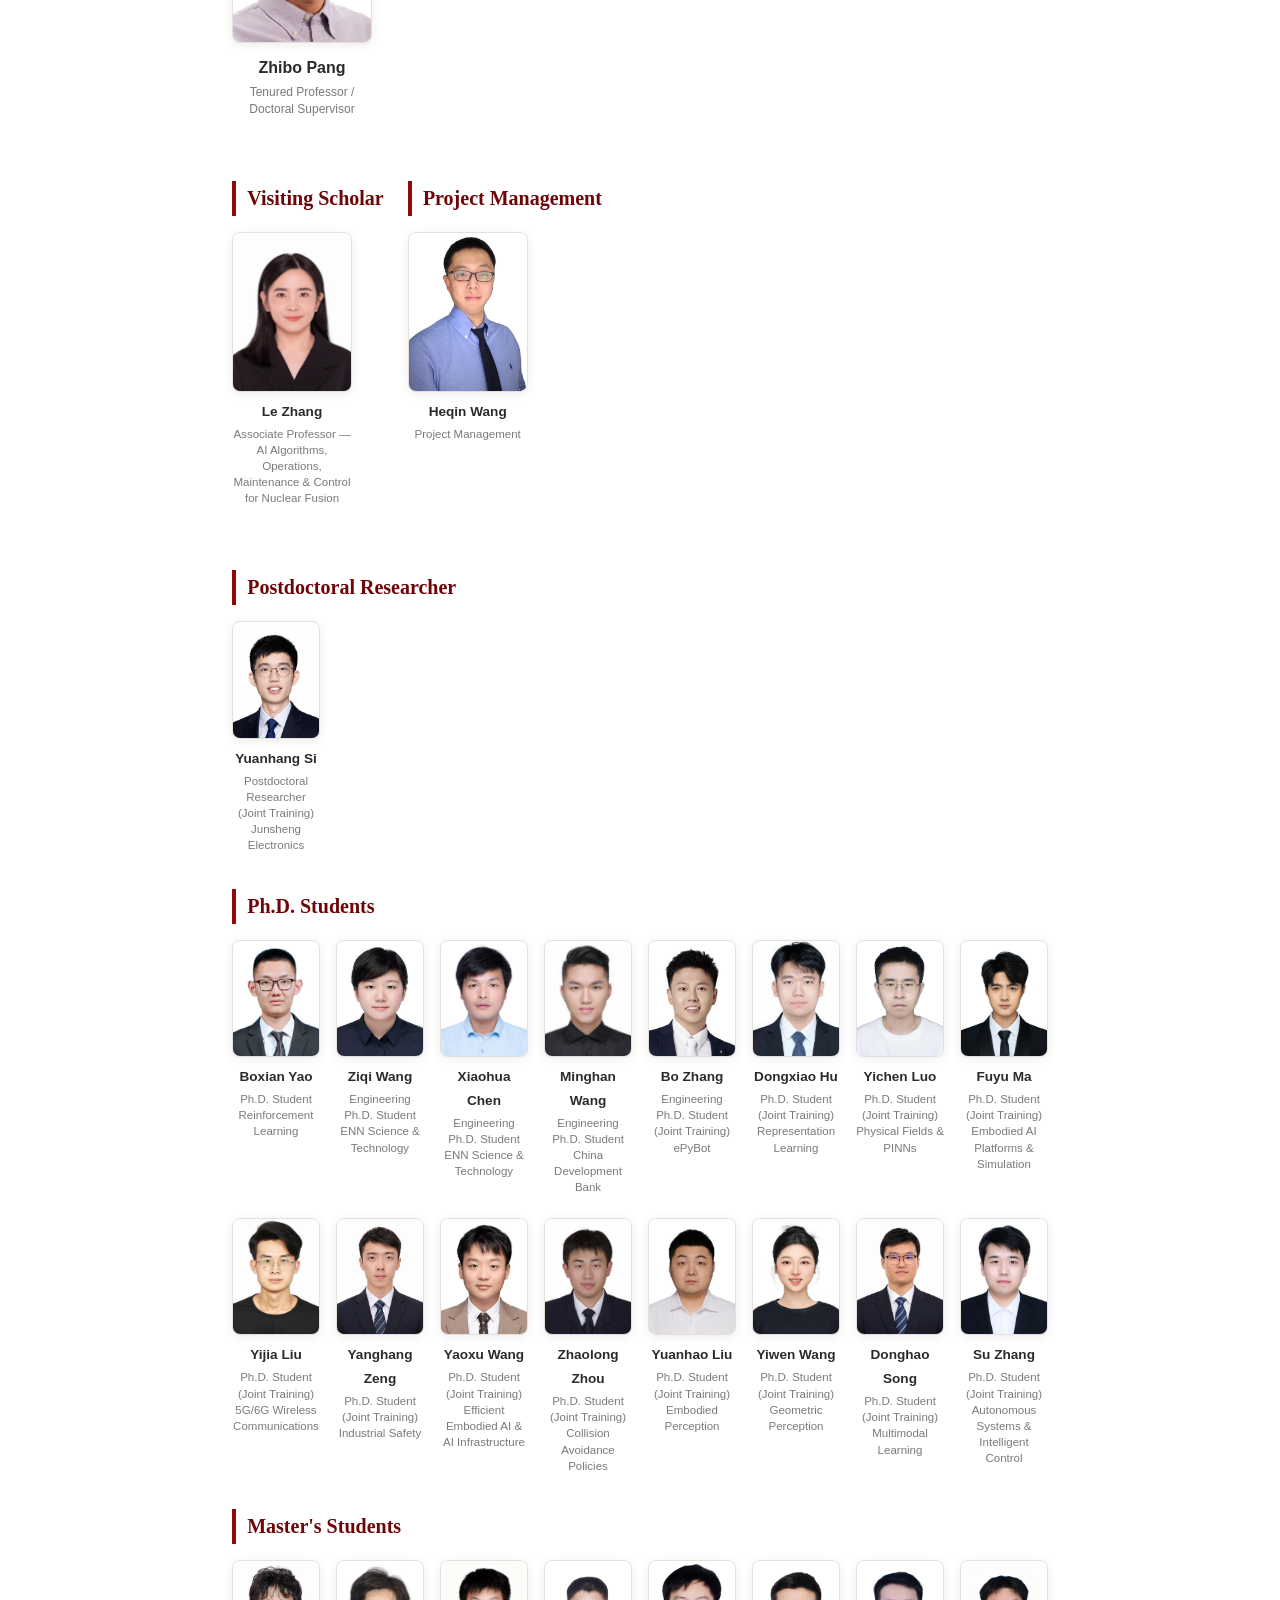
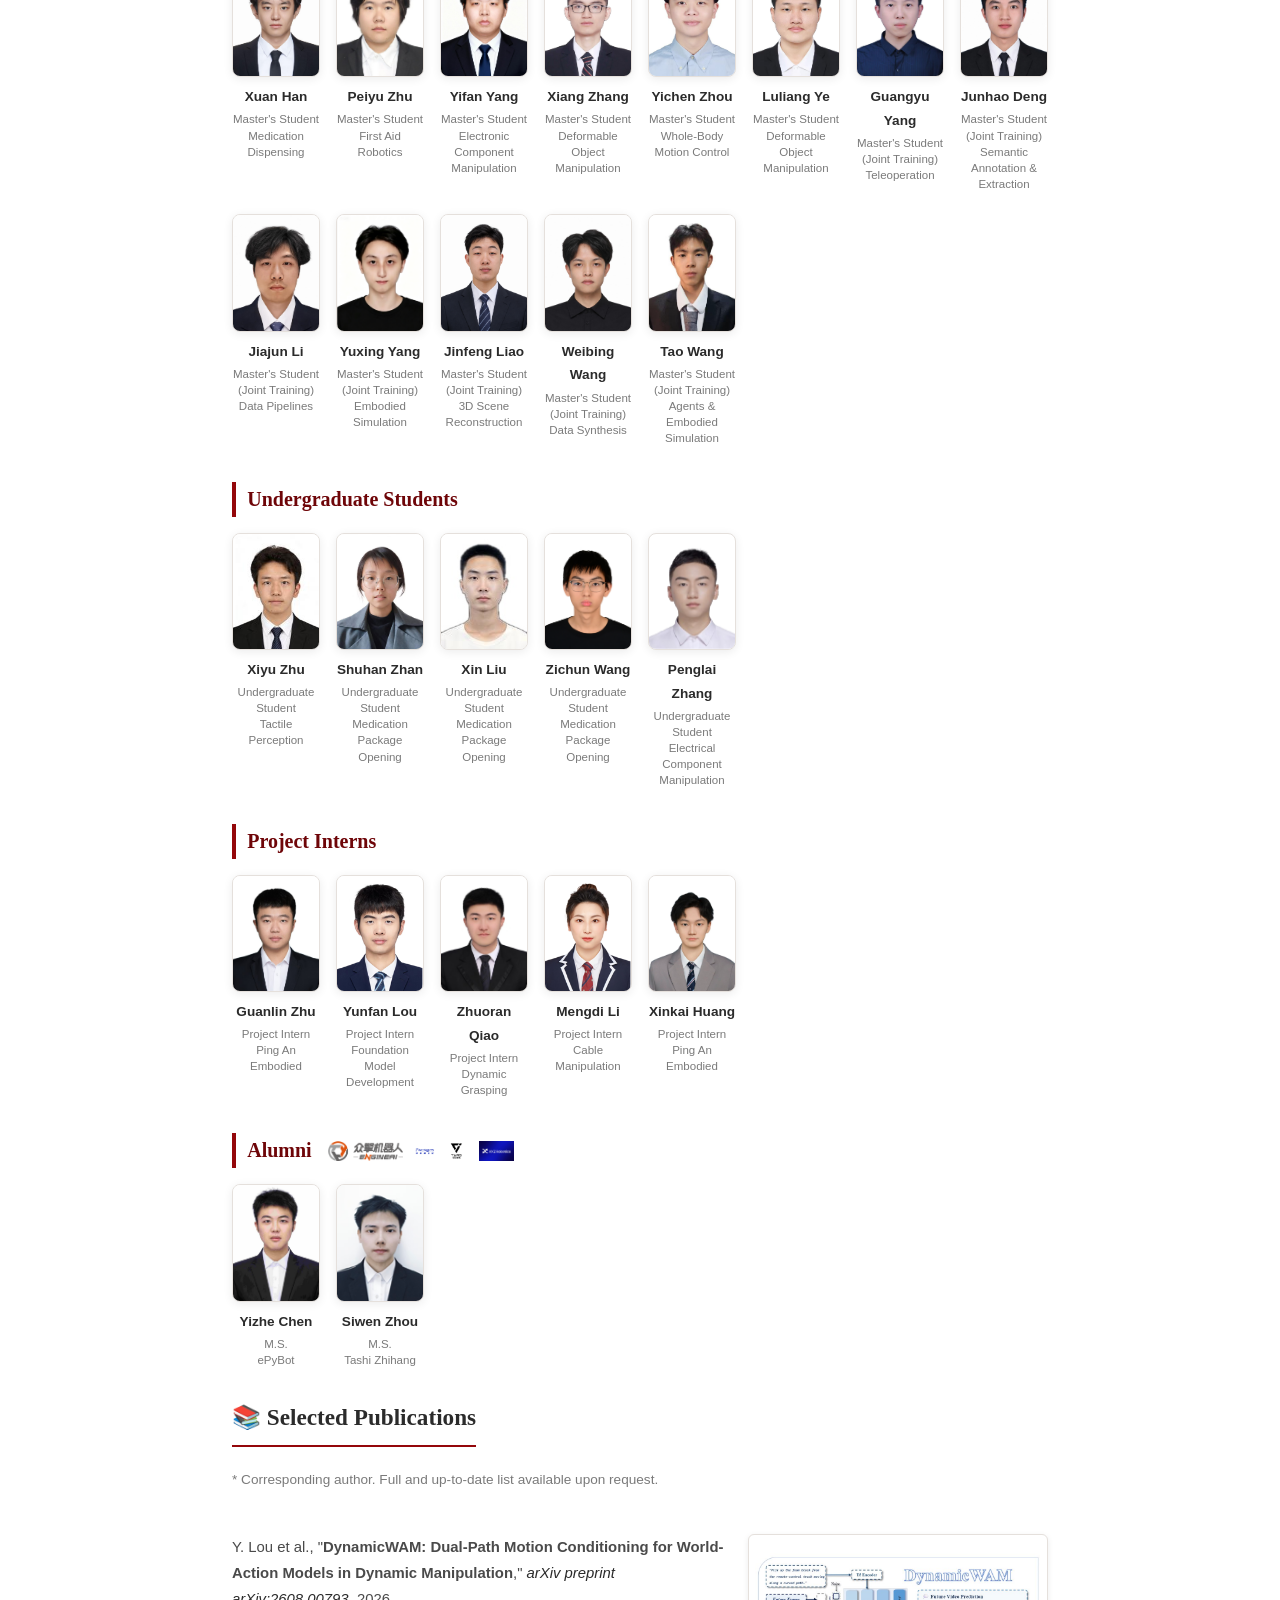
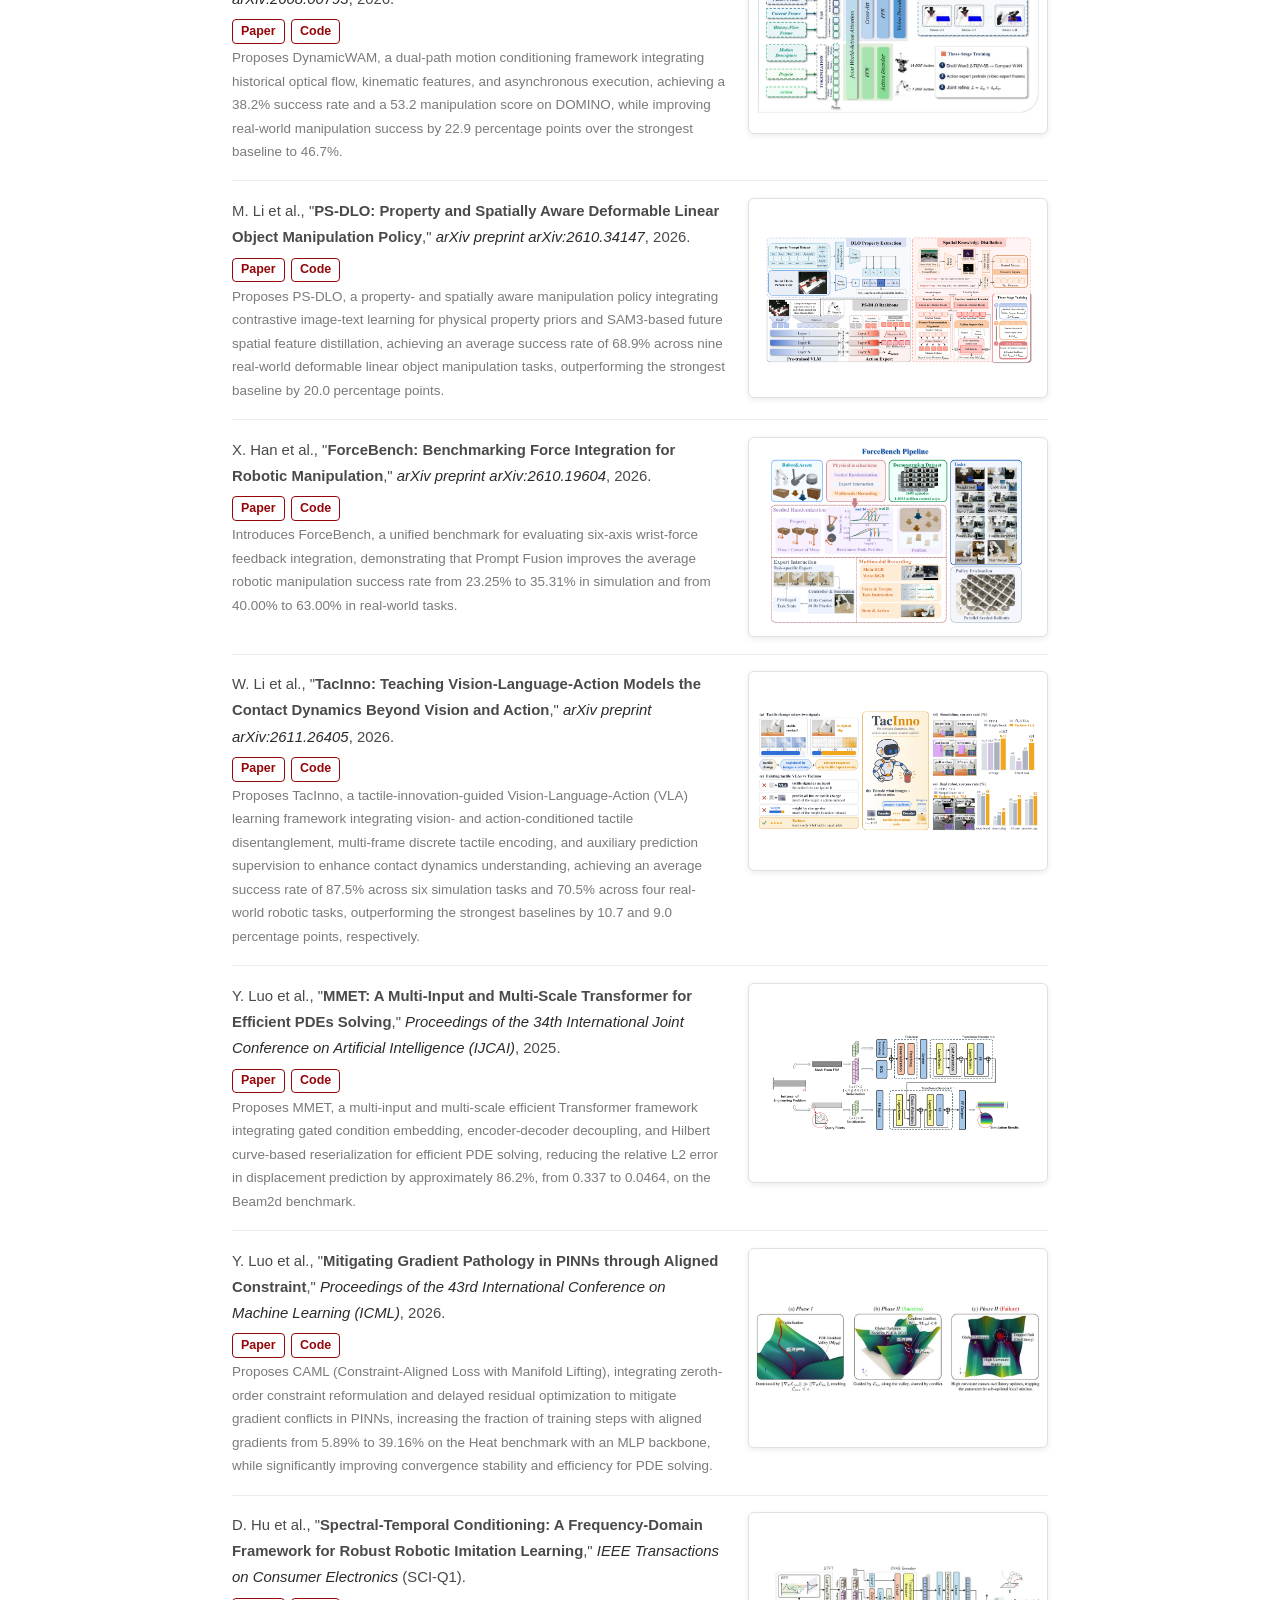
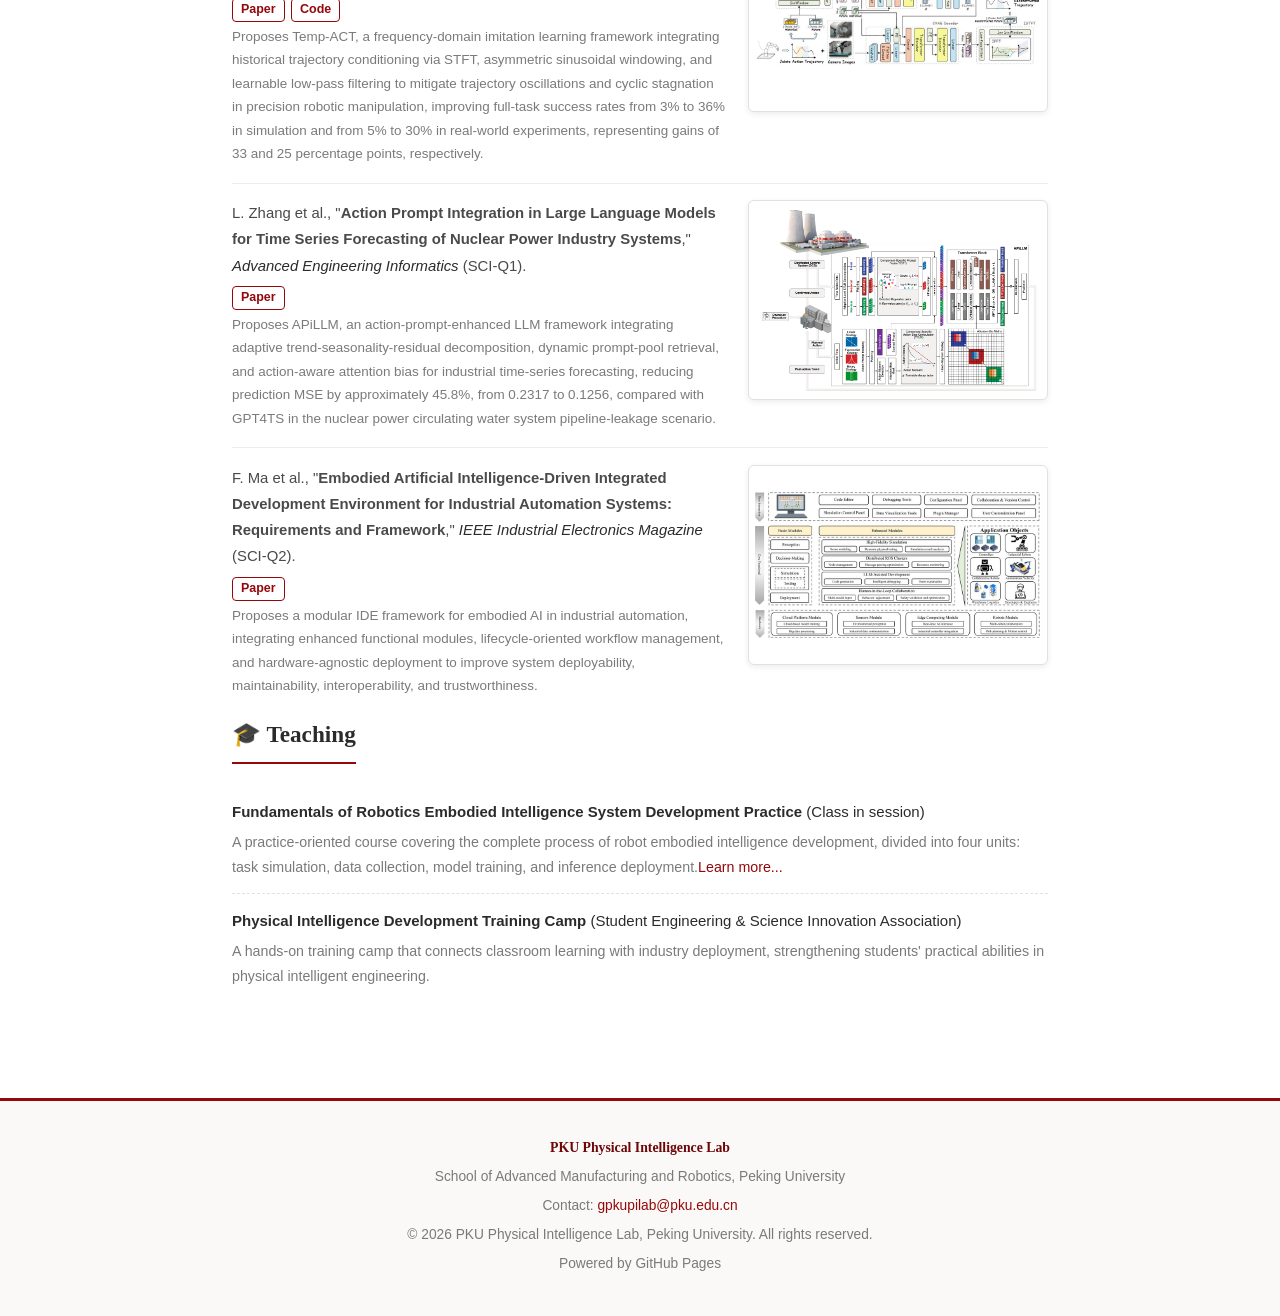
==== commit 275e114a: "Update stylesheet link with versioning and refine keyboard event handling logic" ====
--- a/index.html
+++ b/index.html
@@ -5,7 +5,7 @@
     <meta name="viewport" content="width=device-width, initial-scale=1.0">
     <title>PKU Physical Intelligence Lab · 北京大学物理智能实验室</title>
     <meta name="description" content="PKU Physical Intelligence Lab (北京大学物理智能实验室), School of Advanced Manufacturing and Robotics, Peking University. Led by Prof. Zhibo Pang.">
-    <link rel="stylesheet" href="style.css">
+    <link rel="stylesheet" href="style.css?v=20261120">
 </head>
 <body class="lang-en">
     <!-- Navigation -->
@@ -365,13 +365,13 @@
             <div class="people-block">
             <h3 class="people-subtitle"><span class="en">Undergraduate Students</span><span class="zh">本科生</span></h3>
             <div class="people-grid">
-                <div class="member-card">
+                <!-- <div class="member-card">
                     <img src="images/people/左天佑.jpg" alt="左天佑">
                     <div class="member-info">
                         <span class="member-name"><span class="en">Tianyou Zuo</span><span class="zh">左天佑</span></span>
                         <span class="member-role"><span class="role-line"><span class="en">Undergraduate Student</span><span class="zh">本科生</span></span><span class="role-line"><span class="en">Self-Evolving Hand</span><span class="zh">自演化手</span></span></span>
                     </div>
-                </div>
+                </div> -->
                 <div class="member-card">
                     <img src="images/people/朱玺谕.jpg" alt="朱玺谕">
                     <div class="member-info">
@@ -536,8 +536,8 @@
                 </div>
                 <div class="paper-card">
                     <div class="paper-info">
-                        <p class="paper-cite">W. Li et al., "<strong>TacInno: Teaching Vision-Language-Action Models the Contact Dynamics Beyond Vision and Action</strong>," <em>arXiv preprint arXiv:2611.19604</em>, 2026.</p>
-                        <p class="paper-links"><a href=" " target="_blank" rel="noopener">Paper</a><a href="https://tacinno.github.io/" target="_blank" rel="noopener">Code</a></p>
+                        <p class="paper-cite">W. Li et al., "<strong>TacInno: Teaching Vision-Language-Action Models the Contact Dynamics Beyond Vision and Action</strong>," <em>arXiv preprint arXiv:2611.26405</em>, 2026.</p>
+                        <p class="paper-links"><a href="https://arxiv.org/abs/2611.26405" target="_blank" rel="noopener">Paper</a><a href="https://tacinno.github.io/" target="_blank" rel="noopener">Code</a></p>
                         <p class="paper-note"><span class="en">Proposes TacInno, a tactile-innovation-guided Vision-Language-Action (VLA) learning framework integrating vision- and action-conditioned tactile disentanglement, multi-frame discrete tactile encoding, and auxiliary prediction supervision to enhance contact dynamics understanding, achieving an average success rate of 87.5% across six simulation tasks and 70.5% across four real-world robotic tasks, outperforming the strongest baselines by 10.7 and 9.0 percentage points, respectively.</span><span class="zh">提出 TacInno 触觉创新驱动的VLA学习框架，通过融合视觉与动作条件化触觉信息解耦、多帧离散触觉编码及辅助预测监督技术，增强机器人对滑移等隐式接触动态的感知能力，在六项仿真任务中实现 87.5% 的平均成功率，较最强基线提升 10.7 个百分点；在四项真实机器人任务中达到 70.5%，提升 9.0 个百分点。</span></p>
                     </div>
                     <div class="paper-figure"><img src="images/pubs/TacInno.png" alt="TacInno system" loading="lazy"></div>
@@ -1026,12 +1026,14 @@
         }
 
         document.addEventListener('keydown', function (e) {
-            if (e.ctrlKey || e.metaKey || e.altKey || e.isComposing) return;
+            if (e.ctrlKey || e.metaKey || e.altKey) return;
             if (isTyping(e.target)) return;   // 终端自身的输入框也在此被排除
-            if (e.key === '/') {
+            var isSlash = (e.key === '/' || e.code === 'Slash') && !e.shiftKey;
+            var isT = e.key === 't' || e.key === 'T' || e.code === 'KeyT';
+            if (isSlash) {
                 slashAt = Date.now();
                 e.preventDefault();           // 避免 Firefox 的「/ 快速查找」吞掉后面的 t
-            } else if ((e.key === 't' || e.key === 'T') && Date.now() - slashAt <= SEQ_GAP_MS) {
+            } else if (isT && Date.now() - slashAt <= SEQ_GAP_MS) {
                 slashAt = 0;
                 e.preventDefault();           // 不让这个 t 落进终端输入框
                 open();
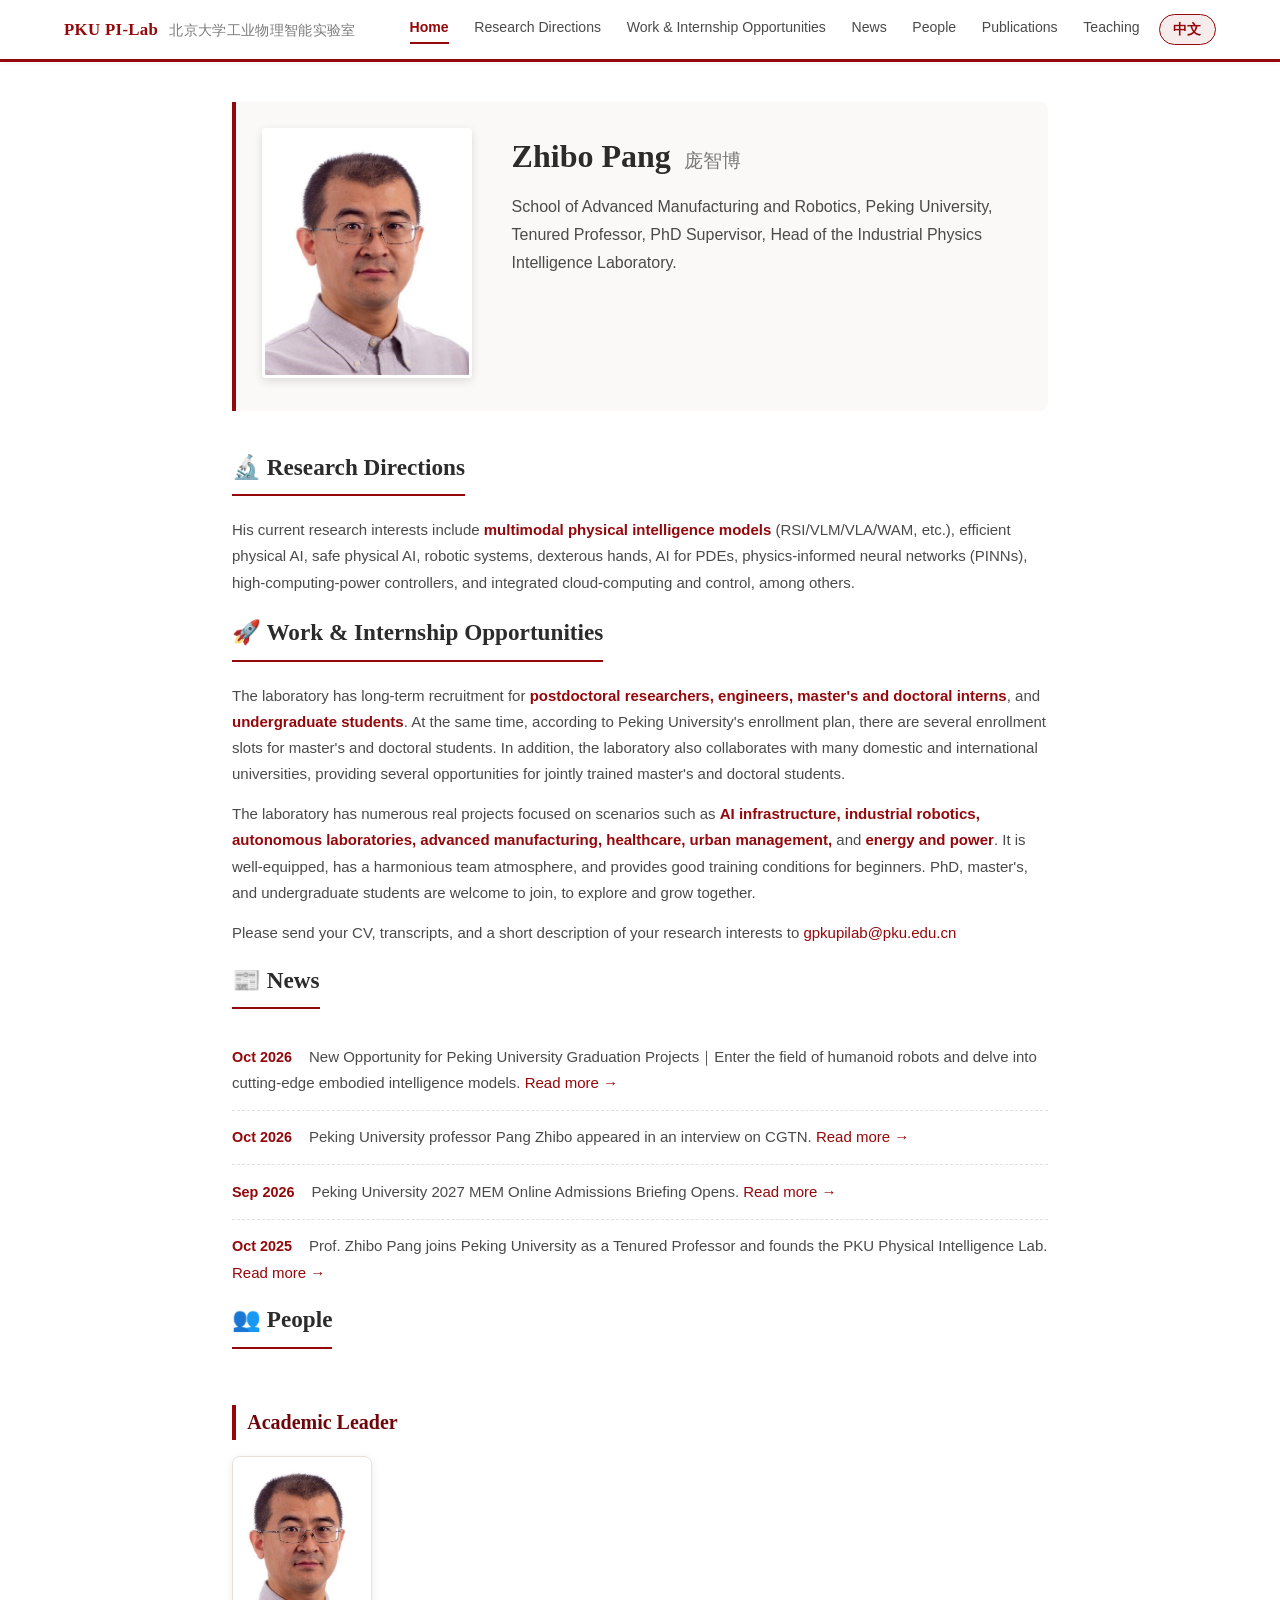
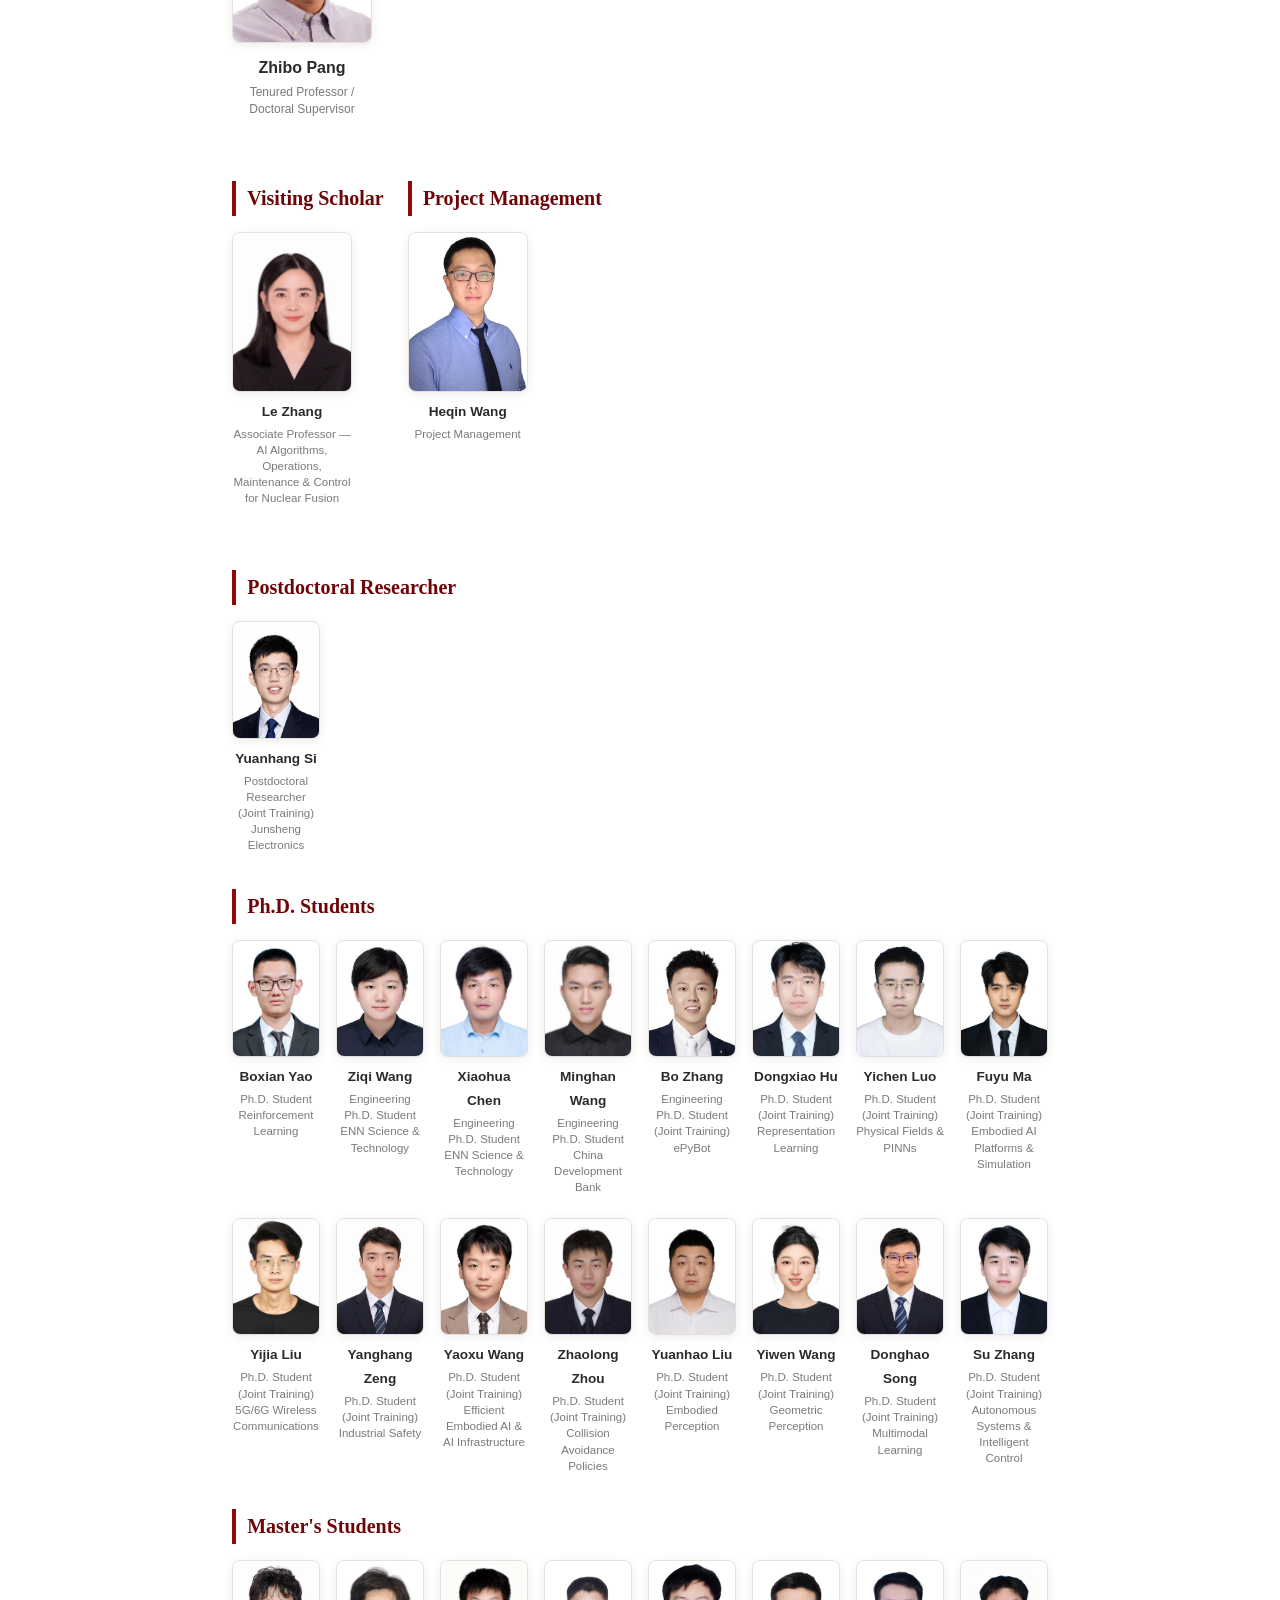
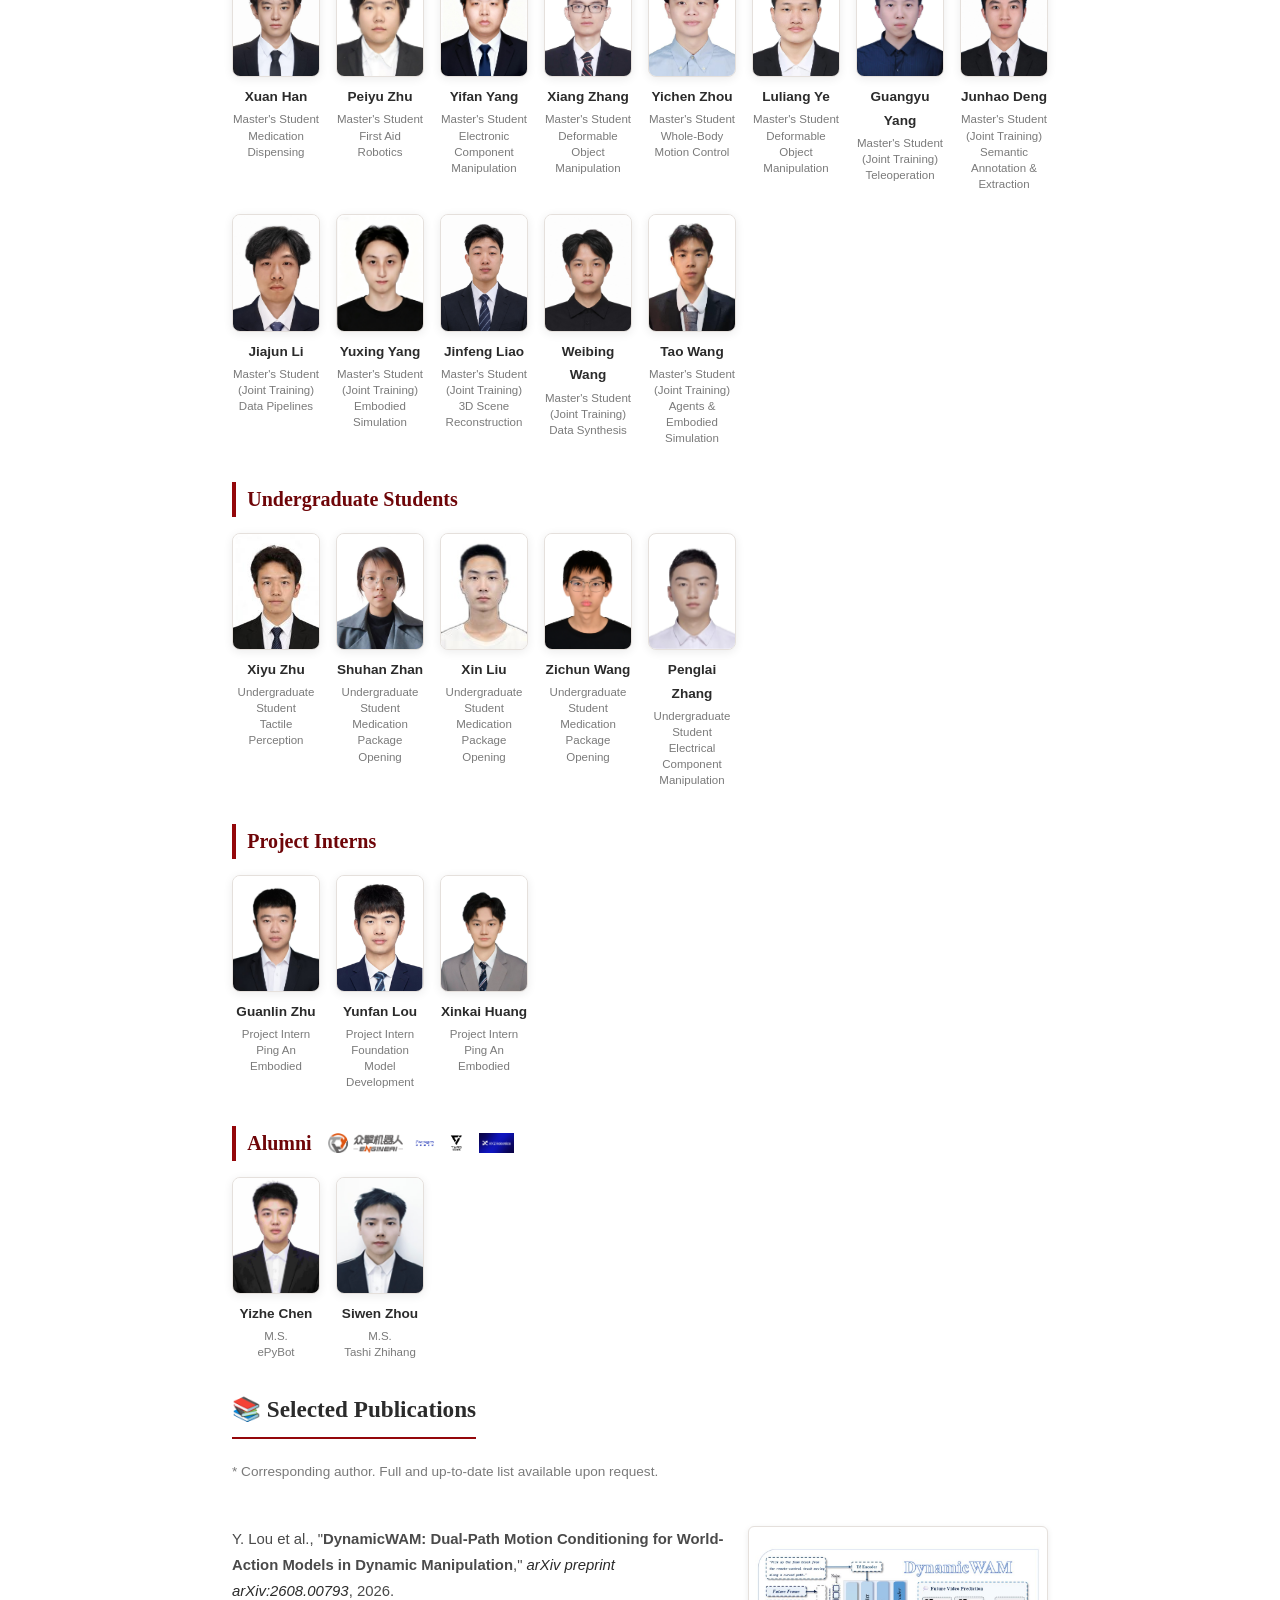
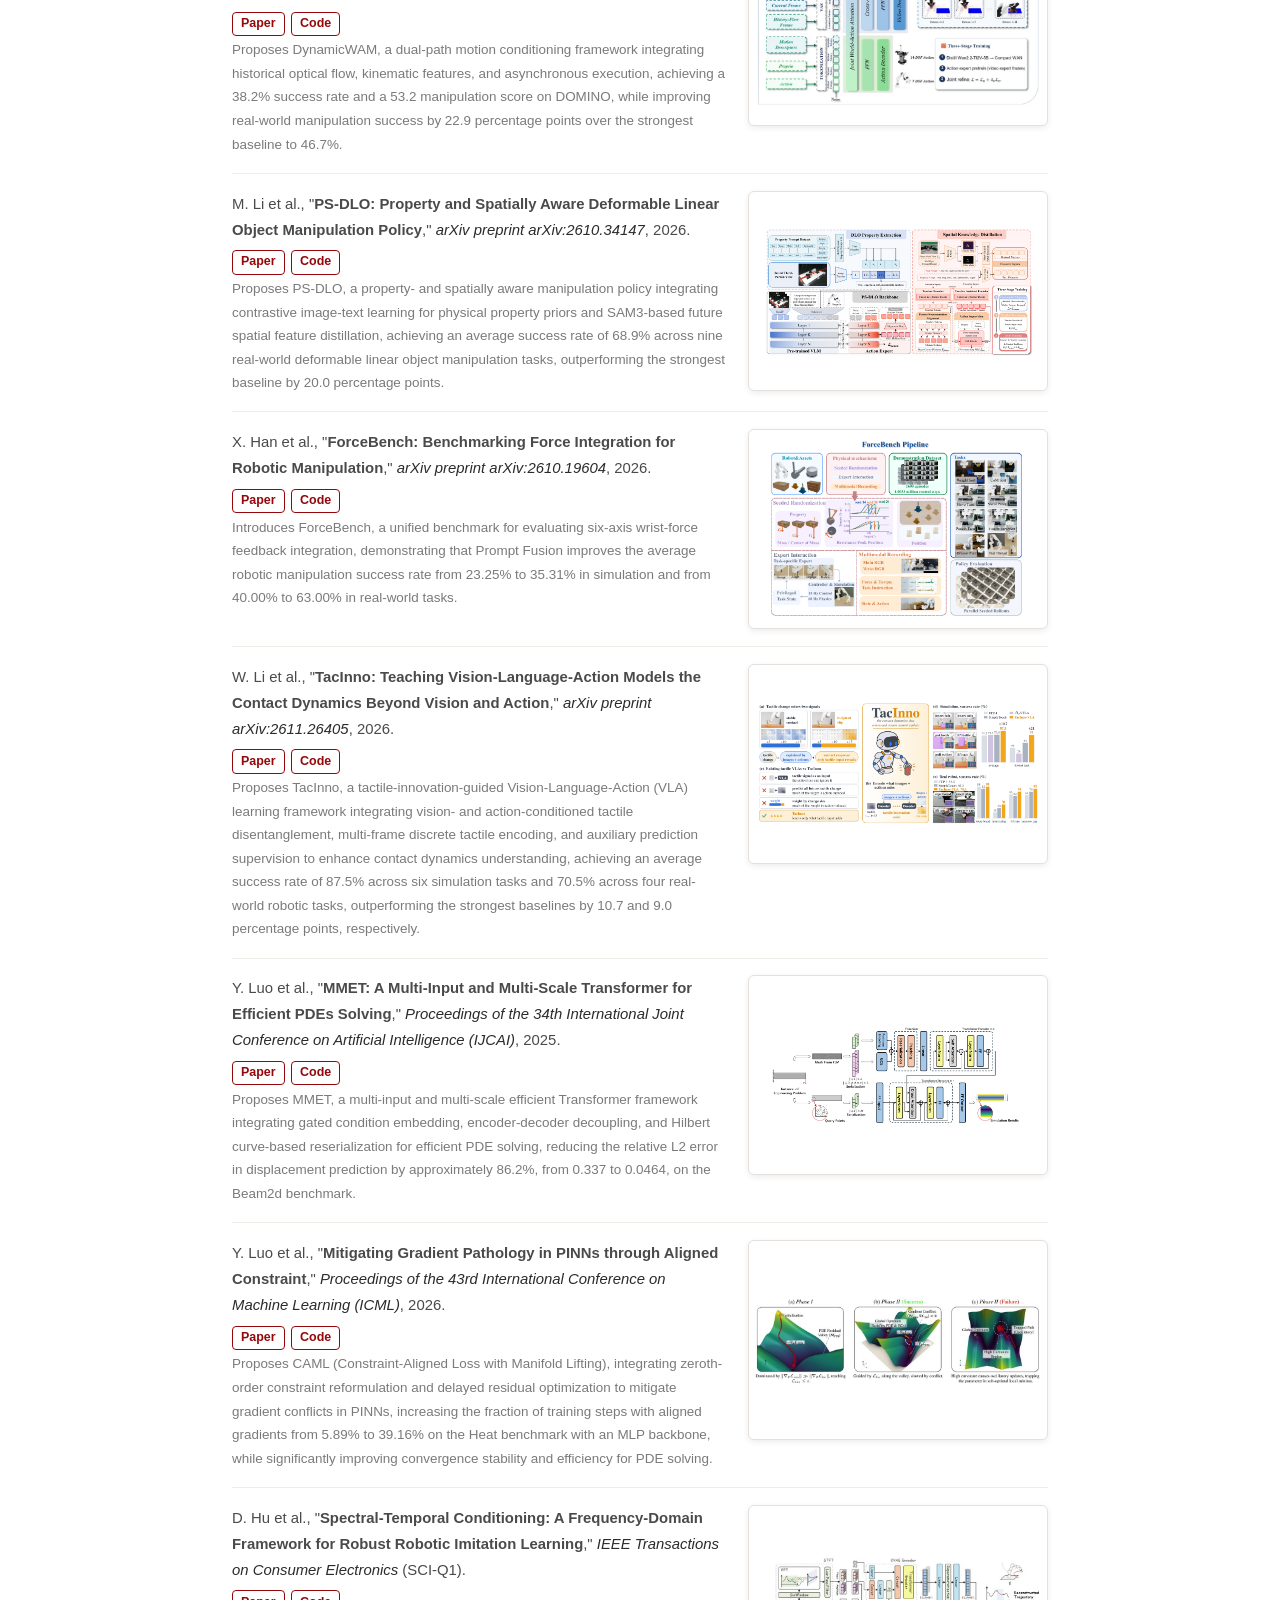
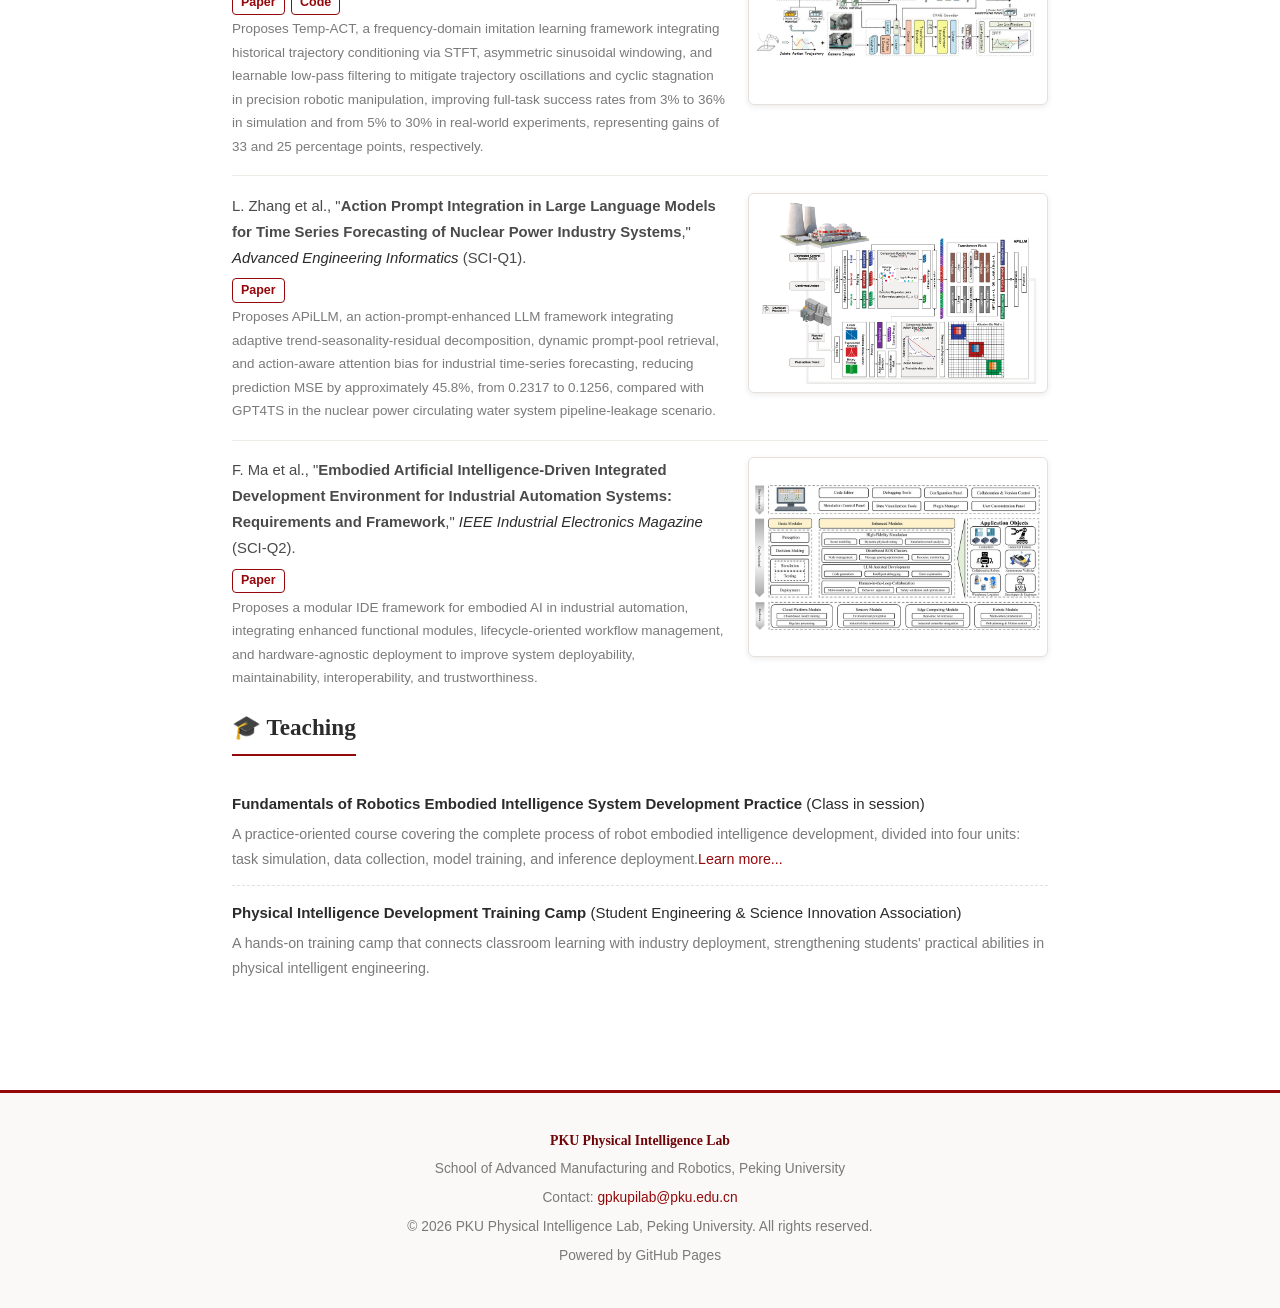
==== commit 08dcb781: "Remove commented-out member card" ====
--- a/index.html
+++ b/index.html
@@ -448,21 +448,20 @@
                         <span class="member-role"><span class="role-line"><span class="en">Project Intern</span><span class="zh">项目实习生</span></span><span class="role-line"><span class="en">Foundation Model Development</span><span class="zh">基础模型开发</span></span></span>
                     </div>
                 </div>
-                <div class="member-card">
+                <!-- <div class="member-card">
                     <img src="images/people/乔卓然.png" alt="乔卓然">
                     <div class="member-info">
                         <span class="member-name"><span class="en">Zhuoran Qiao</span><span class="zh">乔卓然</span></span>
                         <span class="member-role"><span class="role-line"><span class="en">Project Intern</span><span class="zh">项目实习生</span></span><span class="role-line"><span class="en">Dynamic Grasping</span><span class="zh">动态抓取</span></span></span>
                     </div>
                 </div>
-
                 <div class="member-card">
                     <img src="images/people/李梦迪.png" alt="李梦迪">
                     <div class="member-info">
                         <span class="member-name"><span class="en">Mengdi Li</span><span class="zh">李梦迪</span></span>
                         <span class="member-role"><span class="role-line"><span class="en">Project Intern</span><span class="zh">项目实习生</span></span><span class="role-line"><span class="en">Cable Manipulation</span><span class="zh">线缆操作</span></span></span>
                     </div>
-                </div>
+                </div> -->
                 <div class="member-card">
                     <img src="images/people/黄新凯_20261028_143607_nzo5.jpg" alt="黄新凯">
                     <div class="member-info">
@@ -1003,7 +1002,6 @@
                 print('Redirecting to ' + HISTORY_URL + ' ...');
                 setTimeout(function () { window.location.href = HISTORY_URL; }, 600);
             } else if (cmd === 'help') {
-                print('history   open ' + HISTORY_URL);
                 print('clear     clear the screen');
                 print('exit      close the terminal (or press Esc)');
             } else if (cmd === 'clear') {
